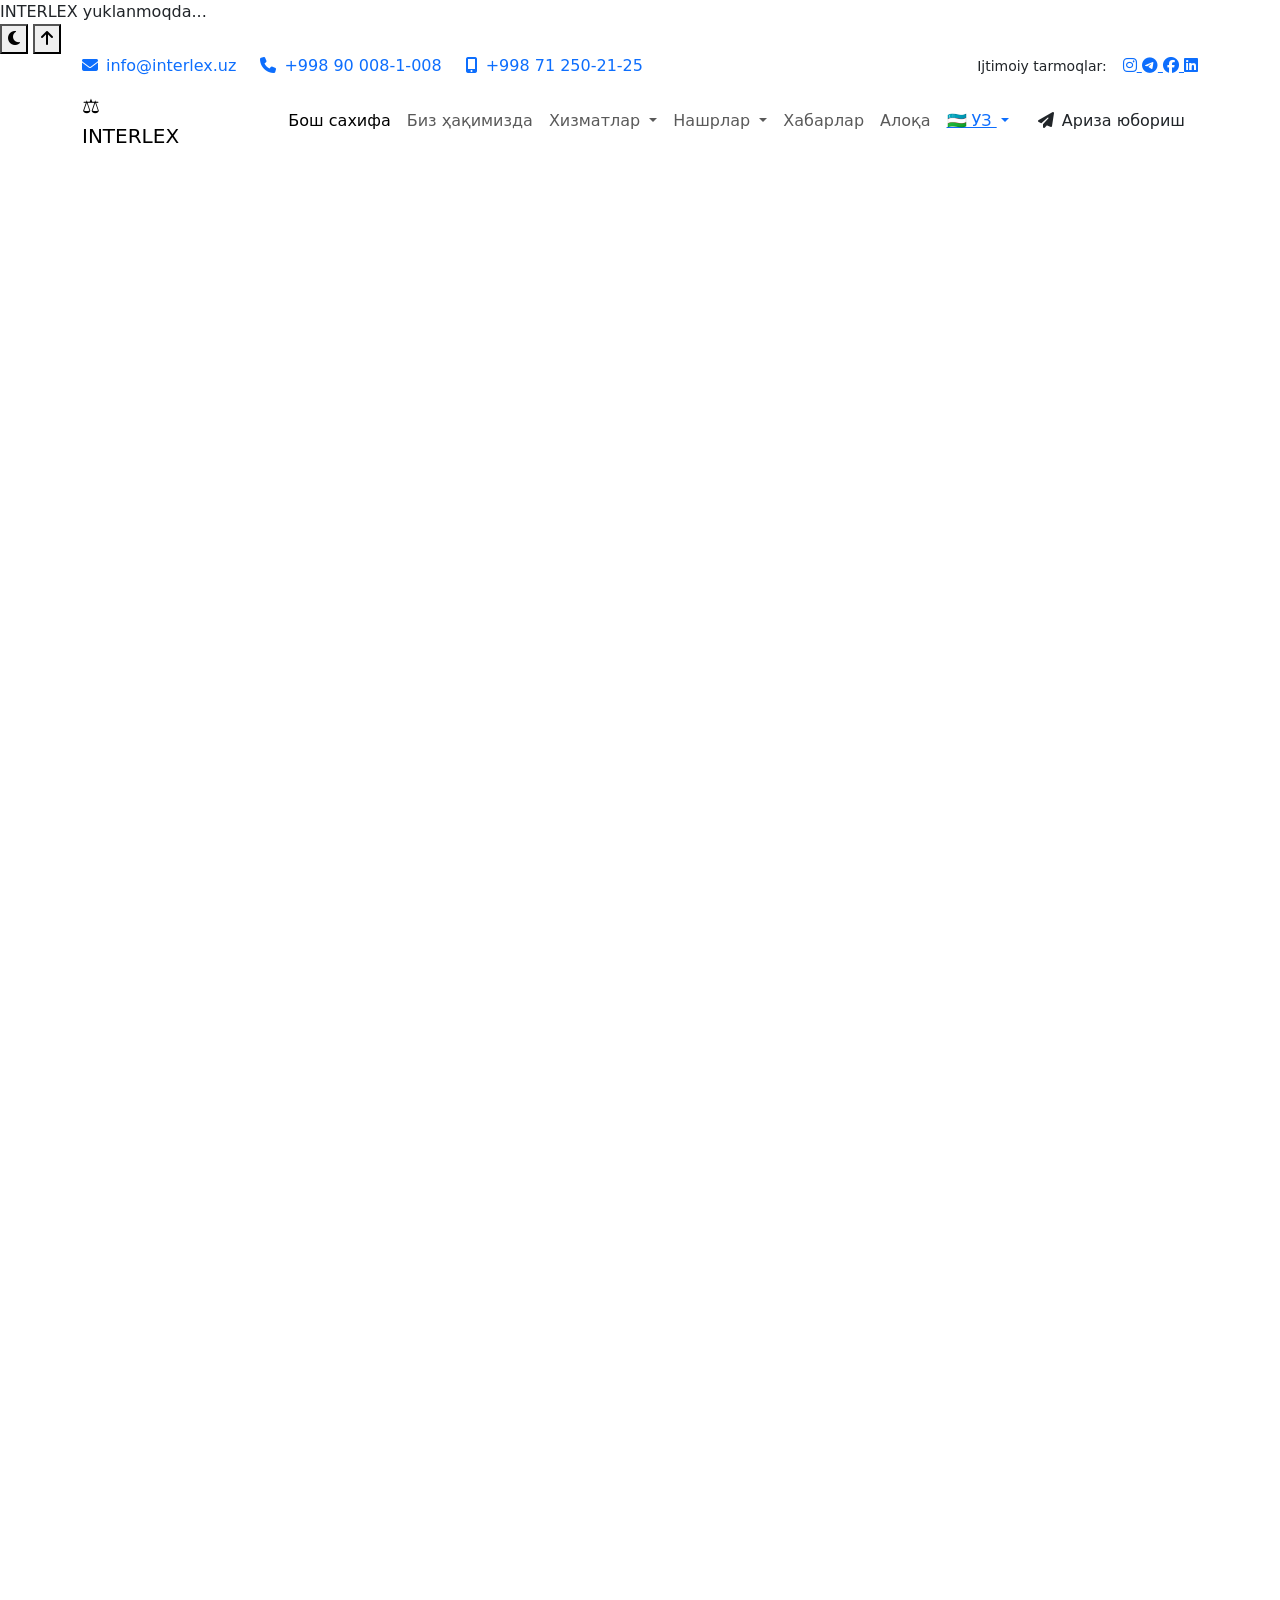
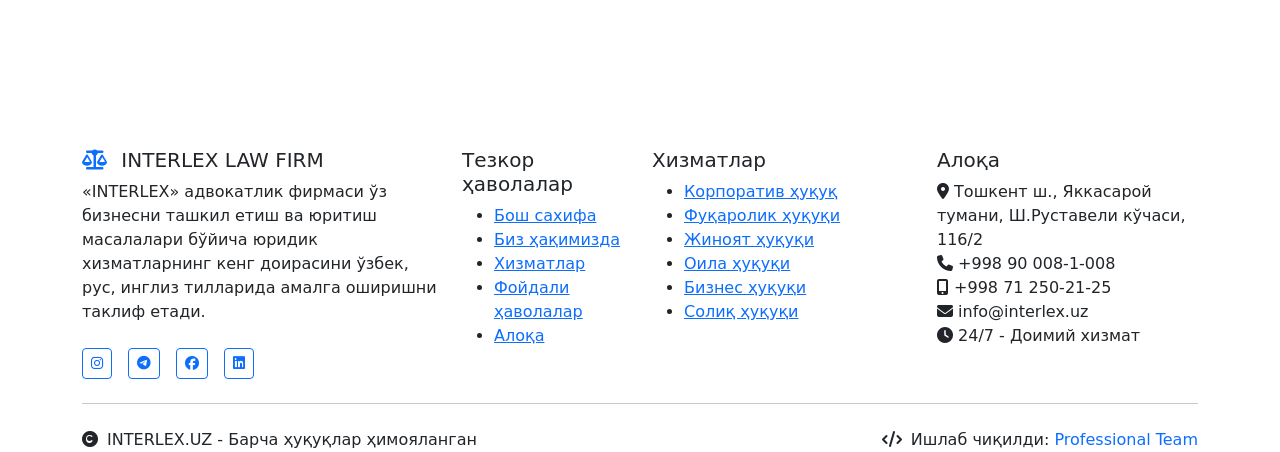
==== target/classes/static/index.html @ 633731c2 "ended email" ====
<!DOCTYPE html>
<html lang="uz" data-theme="light">
<head>
  <meta charset="UTF-8">
  <meta name="viewport" content="width=device-width, initial-scale=1.0">
  <title data-i18n="page.title">INTERLEX - Professional Yuridik Xizmatlar | Toshkent</title>
  <meta name="description" data-i18n="page.description" content="INTERLEX - Uzbekistondagi eng yaxshi yuridik xizmatlar. Professional advokatlar, korporativ huquq, fuqarolik huquqi va boshqa yuridik masalalar bo'yicha yordam.">
  <meta name="keywords" content="yuridik xizmatlar, advokat, huquq, Toshkent, Interlex, korporativ huquq, fuqarolik huquqi">
  <meta name="author" content="INTERLEX Law Firm">

  <!-- Open Graph / Facebook -->
  <meta property="og:type" content="website">
  <meta property="og:url" content="https://interlex.uz/">
  <meta property="og:title" data-i18n="page.title" content="INTERLEX - Professional Yuridik Xizmatlar">
  <meta property="og:description" data-i18n="page.description" content="Uzbekistondagi eng yaxshi yuridik xizmatlar. Professional advokatlar va huquqiy yordam.">
  <meta property="og:image" content="/og-image.jpg">

  <!-- Twitter -->
  <meta property="twitter:card" content="summary_large_image">
  <meta property="twitter:url" content="https://interlex.uz/">
  <meta property="twitter:title" data-i18n="page.title" content="INTERLEX - Professional Yuridik Xizmatlar">
  <meta property="twitter:description" data-i18n="page.description" content="Uzbekistondagi eng yaxshi yuridik xizmatlar. Professional advokatlar va huquqiy yordam.">
  <meta property="twitter:image" content="/twitter-image.jpg">

  <!-- Favicon -->
  <link rel="icon" type="image/x-icon" href="data:image/svg+xml,<svg xmlns='http://www.w3.org/2000/svg' viewBox='0 0 100 100'><text y='.9em' font-size='90'>⚖️</text></svg>">

  <!-- Preconnect to external domains -->
  <link rel="preconnect" href="https://fonts.googleapis.com">
  <link rel="preconnect" href="https://fonts.gstatic.com" crossorigin>
  <link rel="preconnect" href="https://cdn.jsdelivr.net">
  <link rel="preconnect" href="https://cdnjs.cloudflare.com">

  <!-- CSS Libraries -->
  <link href="https://cdn.jsdelivr.net/npm/bootstrap@5.3.2/dist/css/bootstrap.min.css" rel="stylesheet" integrity="sha384-T3c6CoIi6uLrA9TneNEoa7RxnatzjcDSCmG1MXxSR1GAsXEV/Dwwykc2MPK8M2HN" crossorigin="anonymous">
  <link rel="stylesheet" href="https://cdnjs.cloudflare.com/ajax/libs/font-awesome/6.5.1/css/all.min.css" integrity="sha512-DTOQO9RWCH3ppGqcWaEA1BIZOC6xxalwEsw9c2QQeAIftl+Vegovlnee1c9QX4TctnWMn13TZye+giMm8e2LwA==" crossorigin="anonymous">
  <link href="https://fonts.googleapis.com/css2?family=Inter:wght@100;200;300;400;500;600;700;800;900&family=Playfair+Display:wght@400;500;600;700;800;900&display=swap" rel="stylesheet">
  <link href="https://unpkg.com/aos@2.3.1/dist/aos.css" rel="stylesheet">

  <!-- Custom CSS -->
  <link rel="stylesheet" href="css/style.css">
</head>
<body>
<!-- Loading Screen -->
<div class="loading-screen" id="loadingScreen">
  <div class="loader"></div>
  <div class="loading-text" data-i18n="loading.text">INTERLEX yuklanmoqda...</div>
</div>

<!-- Theme Toggle Button -->
<button class="theme-toggle" id="themeToggle" title="Dark/Light Mode" aria-label="Toggle theme">
  <i class="fas fa-moon" id="themeIcon"></i>
</button>

<!-- Scroll to Top Button -->
<button class="scroll-top" id="scrollTop" data-i18n-title="scroll.top" title="Yuqoriga" aria-label="Scroll to top">
  <i class="fas fa-arrow-up"></i>
</button>

<!-- Top Contact Bar -->
<div class="top-contact-bar">
  <div class="container">
    <div class="row align-items-center">
      <div class="col-lg-8">
        <div class="d-flex flex-wrap gap-4 align-items-center">
          <a href="mailto:info@interlex.uz" class="text-decoration-none">
            <i class="fas fa-envelope me-2"></i>info@interlex.uz
          </a>
          <a href="tel:+998900081008" class="text-decoration-none">
            <i class="fas fa-phone me-2"></i>+998 90 008-1-008
          </a>
          <a href="tel:+998712502125" class="text-decoration-none">
            <i class="fas fa-mobile-alt me-2"></i>+998 71 250-21-25
          </a>
        </div>
      </div>
      <div class="col-lg-4 text-end">
        <div class="d-flex justify-content-end align-items-center gap-3">
          <span class="small d-none d-md-inline" data-i18n="social.follow">Ijtimoiy tarmoqlar:</span>
          <div class="social-links">
            <a href="#" aria-label="Instagram">
              <i class="fab fa-instagram"></i>
            </a>
            <a href="#" aria-label="Telegram">
              <i class="fab fa-telegram"></i>
            </a>
            <a href="#" aria-label="Facebook">
              <i class="fab fa-facebook"></i>
            </a>
            <a href="#" aria-label="LinkedIn">
              <i class="fab fa-linkedin"></i>
            </a>
          </div>
        </div>
      </div>
    </div>
  </div>
</div>

<!-- Main Header -->
<header class="main-header" id="mainHeader">
  <div class="container">
    <nav class="navbar navbar-expand-lg">
      <a class="navbar-brand" href="#home">
        <div class="logo-icon floating">⚖️</div>
        INTERLEX
      </a>

      <button class="navbar-toggler border-0" type="button" data-bs-toggle="collapse" data-bs-target="#navbarNav" aria-controls="navbarNav" aria-expanded="false" aria-label="Toggle navigation">
        <span class="navbar-toggler-icon"></span>
      </button>

      <div class="collapse navbar-collapse" id="navbarNav">
        <ul class="navbar-nav ms-auto align-items-center">
          <li class="nav-item">
            <a class="nav-link active" href="#home" data-i18n="nav.home">Бош сахифа</a>
          </li>
          <li class="nav-item">
            <a class="nav-link" href="#about" data-i18n="nav.about">Биз ҳақимизда</a>
          </li>
          <li class="nav-item dropdown">
            <a class="nav-link dropdown-toggle" href="#" role="button" data-bs-toggle="dropdown" aria-expanded="false" data-i18n="nav.services">
              Хизматлар
            </a>
            <ul class="dropdown-menu">
              <li><h6 class="dropdown-header" data-i18n="services.general">Умумий хизматлар</h6></li>
              <li><a class="dropdown-item" href="#services">
                <i class="fas fa-building"></i><span data-i18n="services.corporate">Корпоратив ҳуқуқ</span>
              </a></li>
              <li><a class="dropdown-item" href="#services">
                <i class="fas fa-users"></i><span data-i18n="services.civil">Фуқаролик ҳуқуқи</span>
              </a></li>
              <li><a class="dropdown-item" href="#services">
                <i class="fas fa-gavel"></i><span data-i18n="services.criminal">Жиноят ҳуқуқи</span>
              </a></li>
              <li><hr class="dropdown-divider"></li>
              <li><h6 class="dropdown-header" data-i18n="services.special">Махсус хизматлар</h6></li>
              <li><a class="dropdown-item" href="#services">
                <i class="fas fa-globe"></i><span data-i18n="services.international">Халқаро юридик хизмат</span>
              </a></li>
              <li><a class="dropdown-item" href="#services">
                <i class="fas fa-user"></i><span data-i18n="services.individual">Жисмоний шахсларга ёрдам</span>
              </a></li>
              <li><a class="dropdown-item" href="#services">
                <i class="fas fa-briefcase"></i><span data-i18n="services.legal">Юридик шахсларга ёрдам</span>
              </a></li>
            </ul>
          </li>
          <li class="nav-item dropdown">
            <a class="nav-link dropdown-toggle" href="#" role="button" data-bs-toggle="dropdown" aria-expanded="false" data-i18n="nav.publications">
              Нашрлар
            </a>
            <ul class="dropdown-menu">
              <li><a class="dropdown-item" href="#useful-links">
                <i class="fas fa-info-circle"></i><span data-i18n="publications.info">Фойдали маълумотлар</span>
              </a></li>
              <li><a class="dropdown-item" href="#useful-links">
                <i class="fas fa-newspaper"></i><span data-i18n="publications.articles">Мақолалар</span>
              </a></li>
              <li><a class="dropdown-item" href="#useful-links">
                <i class="fas fa-book"></i><span data-i18n="publications.laws">Қонунлар</span>
              </a></li>
            </ul>
          </li>
          <li class="nav-item">
            <a class="nav-link" href="#news" data-i18n="nav.news">Хабарлар</a>
          </li>
          <li class="nav-item">
            <a class="nav-link" href="#contact" data-i18n="nav.contact">Алоқа</a>
          </li>
          <li class="nav-item dropdown ms-2">
            <a class="language-selector dropdown-toggle" href="#" role="button" data-bs-toggle="dropdown" aria-expanded="false" id="currentLangSelector">
              🇺🇿 УЗ
            </a>
            <ul class="dropdown-menu dropdown-menu-end">
              <li><a class="dropdown-item" href="#" data-lang="uz">🇺🇿 Ўзбекча</a></li>
              <li><a class="dropdown-item" href="#" data-lang="ru">🇷🇺 Русский</a></li>
              <li><a class="dropdown-item" href="#" data-lang="en">🇬🇧 English</a></li>
            </ul>
          </li>
          <li class="nav-item ms-3">
            <a href="#contact" class="btn btn-gradient">
              <i class="fas fa-paper-plane me-2"></i><span data-i18n="nav.apply">Ариза юбориш</span>
            </a>
          </li>
        </ul>
      </div>
    </nav>
  </div>
</header>

<!-- Hero Section -->
<section class="hero-section" id="home">
  <div class="container">
    <div class="row align-items-center">
      <div class="col-lg-8">
        <div class="hero-content" data-aos="fade-up">
          <h1 class="hero-title" id="heroTitle" data-i18n="hero.title">Professional Yuridik Xizmatlar</h1>
          <p class="hero-subtitle" data-i18n="hero.subtitle">
            INTERLEX адвокатлик фирмаси ўз бизнесни ташкил етиш ва юритиш масалалари бўйича
            юридик хизматларнинг кенг доирасини ўзбек, рус, инглиз тилларида таклиф етади.
            Биз сизнинг ҳуқуқларингизни ҳимоя қилишда ишончли шерикингизмиз.
          </p>
          <div class="hero-cta">
            <a href="#contact" class="btn btn-outline-light btn-lg">
              <i class="fas fa-phone me-2"></i><span data-i18n="hero.consultation">Бепул маслаҳат</span>
            </a>
            <a href="#services" class="btn btn-outline-light btn-lg">
              <i class="fas fa-info-circle me-2"></i><span data-i18n="hero.services">Хизматлар</span>
            </a>
          </div>

          <div class="hero-stats" data-aos="fade-up" data-aos-delay="300">
            <div class="hero-stat">
              <span class="hero-stat-number" data-count="500">0</span>
              <span class="hero-stat-label" data-i18n="stats.clients">Мижозлар</span>
            </div>
            <div class="hero-stat">
              <span class="hero-stat-number" data-count="15">0</span>
              <span class="hero-stat-label" data-i18n="stats.experience">Йиллик тажриба</span>
            </div>
            <div class="hero-stat">
              <span class="hero-stat-number" data-count="98">0</span>
              <span class="hero-stat-label" data-i18n="stats.success">Муваффақият %</span>
            </div>
            <div class="hero-stat">
              <span class="hero-stat-number">24/7</span>
              <span class="hero-stat-label" data-i18n="stats.service">Хизмат</span>
            </div>
          </div>
        </div>
      </div>
    </div>
  </div>
</section>

<!-- About Section -->
<section class="about-section" id="about">
  <div class="container">
    <div class="text-center mb-5" data-aos="fade-up">
      <h2 class="section-title text-gradient" data-i18n="about.title">Биз ҳақимизда</h2>
      <p class="section-subtitle" data-i18n="about.subtitle">
        Адвокатлик фирмасининг алоҳида белгиларидан бири кўйилган мақсадлар устидан ягона жамоа бўлиб ишлаш,
        хорижий тилларни билиш, мижозлар манфаатини тўлиқ ҳимоя қилиш ва уларнинг шахсий ҳамда тижорат
        маълумотларини ошкор қилмаслик, универсаллик, шунингдек ишнинг янгича талқин қилинишидир.
      </p>
    </div>

    <div class="stats-grid">
      <div class="stat-card" data-aos="fade-up" data-aos-delay="100">
        <span class="stat-number" data-count="10">0</span>
        <div class="stat-label" data-i18n="about.lawyers">Адвокатлар</div>
        <div class="stat-description" data-i18n="about.lawyers.desc">Профессионал адвокатлар жамоаси</div>
      </div>

      <div class="stat-card" data-aos="fade-up" data-aos-delay="200">
        <span class="stat-number" data-count="25">0</span>
        <div class="stat-label" data-i18n="about.regular.clients">Бизнинг мижозлар</div>
        <div class="stat-description" data-i18n="about.regular.clients.desc">Доимий ҳамкорлик қилувчи мижозлар</div>
      </div>

      <div class="stat-card" data-aos="fade-up" data-aos-delay="300">
        <span class="stat-number" data-count="150">0</span>
        <div class="stat-label" data-i18n="about.successful.results">Муваффақиятли натижалар</div>
        <div class="stat-description" data-i18n="about.successful.results.desc">Ечилган юридик масалалар</div>
      </div>

      <div class="stat-card" data-aos="fade-up" data-aos-delay="400">
        <span class="stat-number" data-count="15">0</span>
        <div class="stat-label" data-i18n="about.work.experience">Иш тажрибаси</div>
        <div class="stat-description" data-i18n="about.work.experience.desc">Йиллик профессионал тажриба</div>
      </div>
    </div>
  </div>
</section>

<!-- Services Section -->
<section class="services-section" id="services">
  <div class="container">
    <div class="text-center mb-5" data-aos="fade-up">
      <h2 class="section-title" data-i18n="services.title">Хизматларимиз</h2>
      <p class="section-subtitle" data-i18n="services.subtitle">
        Биз юридик хизматларнинг кенг спектрини таклиф етамиз. Ҳар бир мижозга индивидуал ёндашув
        ва профессионал ечимлар беришга ҳаракат қиламиз.
      </p>
    </div>

    <div class="services-grid">
      <div class="service-card" data-aos="fade-up" data-aos-delay="100">
        <div class="service-icon">
          <i class="fas fa-building"></i>
        </div>
        <h3 class="service-title" data-i18n="services.corporate.title">Корпоратив ҳуқуқ</h3>
        <p class="service-description" data-i18n="services.corporate.desc">
          Компанияларни ташкил етиш, корпоратив бошқарув, шартномалар тузиш ва бизнес жараёнларини
          юридик жиҳатдан қўллаб-қувватлаш.
        </p>
        <ul class="service-features">
          <li><i class="fas fa-check"></i><span data-i18n="services.corporate.feat1">Компания ташкил етиш</span></li>
          <li><i class="fas fa-check"></i><span data-i18n="services.corporate.feat2">Шартномалар тузиш</span></li>
          <li><i class="fas fa-check"></i><span data-i18n="services.corporate.feat3">Корпоратив бошқарув</span></li>
          <li><i class="fas fa-check"></i><span data-i18n="services.corporate.feat4">M&A операциялари</span></li>
        </ul>
      </div>

      <div class="service-card" data-aos="fade-up" data-aos-delay="200">
        <div class="service-icon">
          <i class="fas fa-users"></i>
        </div>
        <h3 class="service-title" data-i18n="services.civil.title">Фуқаролик ҳуқуқи</h3>
        <p class="service-description" data-i18n="services.civil.desc">
          Фуқаролик ҳуқуқи соҳасидаги низолар, мулкий муносабатлар, шартномавий мажбуриятлар
          ва бошқа фуқаролик ишлари.
        </p>
        <ul class="service-features">
          <li><i class="fas fa-check"></i><span data-i18n="services.civil.feat1">Мулкий низолар</span></li>
          <li><i class="fas fa-check"></i><span data-i18n="services.civil.feat2">Шартномавий низолар</span></li>
          <li><i class="fas fa-check"></i><span data-i18n="services.civil.feat3">Зарар қоплаш</span></li>
          <li><i class="fas fa-check"></i><span data-i18n="services.civil.feat4">Мерос масалалари</span></li>
        </ul>
      </div>

      <div class="service-card" data-aos="fade-up" data-aos-delay="300">
        <div class="service-icon">
          <i class="fas fa-gavel"></i>
        </div>
        <h3 class="service-title" data-i18n="services.criminal.title">Жиноят ҳуқуқи</h3>
        <p class="service-description" data-i18n="services.criminal.desc">
          Жиноят ишларида ҳимоя, жабрланувчиларнинг ҳуқуқларини ҳимоя қилиш ва жиноят
          процессида юридик ёрдам кўрсатиш.
        </p>
        <ul class="service-features">
          <li><i class="fas fa-check"></i><span data-i18n="services.criminal.feat1">Жиноят ишларида ҳимоя</span></li>
          <li><i class="fas fa-check"></i><span data-i18n="services.criminal.feat2">Жабрланувчилар ҳуқуқи</span></li>
          <li><i class="fas fa-check"></i><span data-i18n="services.criminal.feat3">Апелляция шикоятлари</span></li>
          <li><i class="fas fa-check"></i><span data-i18n="services.criminal.feat4">Юридик маслаҳат</span></li>
        </ul>
      </div>

      <div class="service-card" data-aos="fade-up" data-aos-delay="400">
        <div class="service-icon">
          <i class="fas fa-heart"></i>
        </div>
        <h3 class="service-title" data-i18n="services.family.title">Оила ҳуқуқи</h3>
        <p class="service-description" data-i18n="services.family.desc">
          Никоҳ ва ажрашиш масалалари, болаларнинг ҳуқуқлари, алимент тўлаш ва оилавий
          низоларни ҳал қилиш.
        </p>
        <ul class="service-features">
          <li><i class="fas fa-check"></i><span data-i18n="services.family.feat1">Ажрашиш жараёни</span></li>
          <li><i class="fas fa-check"></i><span data-i18n="services.family.feat2">Болалар ҳуқуқи</span></li>
          <li><i class="fas fa-check"></i><span data-i18n="services.family.feat3">Алимент масалалари</span></li>
          <li><i class="fas fa-check"></i><span data-i18n="services.family.feat4">Мулкни бўлиш</span></li>
        </ul>
      </div>

      <div class="service-card" data-aos="fade-up" data-aos-delay="500">
        <div class="service-icon">
          <i class="fas fa-briefcase"></i>
        </div>
        <h3 class="service-title" data-i18n="services.business.title">Бизнес ҳуқуқи</h3>
        <p class="service-description" data-i18n="services.business.desc">
          Тадбиркорлик фаолияти, лицензиялаш, рухсатнома олиш ва бизнес жараёнларини
          юридик жиҳатдан қўллаб-қувватлаш.
        </p>
        <ul class="service-features">
          <li><i class="fas fa-check"></i><span data-i18n="services.business.feat1">Лицензия олиш</span></li>
          <li><i class="fas fa-check"></i><span data-i18n="services.business.feat2">Рухсатномалар</span></li>
          <li><i class="fas fa-check"></i><span data-i18n="services.business.feat3">Бизнес режалаштириш</span></li>
          <li><i class="fas fa-check"></i><span data-i18n="services.business.feat4">Инвестиция ҳуқуқи</span></li>
        </ul>
      </div>

      <div class="service-card" data-aos="fade-up" data-aos-delay="600">
        <div class="service-icon">
          <i class="fas fa-calculator"></i>
        </div>
        <h3 class="service-title" data-i18n="services.tax.title">Солиқ ҳуқуқи</h3>
        <p class="service-description" data-i18n="services.tax.desc">
          Солиқ қонунчилиги бўйича маслаҳат, солиқ низолари, солиқ текшируви ва
          солиқ оптимизацияси масалалари.
        </p>
        <ul class="service-features">
          <li><i class="fas fa-check"></i><span data-i18n="services.tax.feat1">Солиқ маслаҳати</span></li>
          <li><i class="fas fa-check"></i><span data-i18n="services.tax.feat2">Солиқ низолари</span></li>
          <li><i class="fas fa-check"></i><span data-i18n="services.tax.feat3">Солиқ текшируви</span></li>
          <li><i class="fas fa-check"></i><span data-i18n="services.tax.feat4">Солиқ оптимизацияси</span></li>
        </ul>
      </div>
    </div>
  </div>
</section>

<!-- News Section -->
<section class="news-section" id="news">
  <div class="container">
    <div class="text-center mb-5" data-aos="fade-up">
      <h2 class="section-title text-gradient" data-i18n="news.title">Сўнгги хабарлар</h2>
      <p class="section-subtitle" data-i18n="news.subtitle">
        Юридик соҳадаги энг сўнгги янгиликлар ва қонунчилик ўзгаришлари ҳақида хабардор бўлинг
      </p>
    </div>

    <div class="news-grid">
      <article class="news-card" data-aos="fade-up" data-aos-delay="100">
        <div class="news-image">
          <img src="https://images.pexels.com/photos/5668858/pexels-photo-5668858.jpeg?auto=compress&cs=tinysrgb&w=600" alt="News 1" loading="lazy">
          <div class="news-date">
            <span class="day">15</span>
            <span class="month" data-i18n="news.month.dec">Дек</span>
          </div>
        </div>
        <div class="news-content">
          <div class="news-category" data-i18n="news.category.law">Қонунчилик</div>
          <h3 class="news-title" data-i18n="news.1.title">Янги Фуқаролик кодексидаги ўзгаришлар</h3>
          <p class="news-excerpt" data-i18n="news.1.excerpt">
            2024 йилдан бошлаб амалга кирган янги Фуқаролик кодексидаги муҳим ўзгаришлар ва уларнинг амалий таъсири ҳақида батафсил маълумот.
          </p>
          <div class="news-meta">
            <span class="news-author" data-i18n="news.author">Муаллиф: INTERLEX</span>
            <a href="#" class="news-read-more" data-i18n="news.read.more">Батафсил ўқиш</a>
          </div>
        </div>
      </article>

      <article class="news-card" data-aos="fade-up" data-aos-delay="200">
        <div class="news-image">
          <img src="https://images.pexels.com/photos/5668772/pexels-photo-5668772.jpeg?auto=compress&cs=tinysrgb&w=600" alt="News 2" loading="lazy">
          <div class="news-date">
            <span class="day">12</span>
            <span class="month" data-i18n="news.month.dec">Дек</span>
          </div>
        </div>
        <div class="news-content">
          <div class="news-category" data-i18n="news.category.business">Бизнес</div>
          <h3 class="news-title" data-i18n="news.2.title">Кичик бизнес учун солиқ имтиёзлари</h3>
          <p class="news-excerpt" data-i18n="news.2.excerpt">
            Кичик ва ўрта бизнес субъектлари учун янги солиқ имтиёзлари ва уларни қандай қўллаш мумкинлиги ҳақида маслаҳатлар.
          </p>
          <div class="news-meta">
            <span class="news-author" data-i18n="news.author">Муаллиф: INTERLEX</span>
            <a href="#" class="news-read-more" data-i18n="news.read.more">Батафсил ўқиш</a>
          </div>
        </div>
      </article>

      <article class="news-card" data-aos="fade-up" data-aos-delay="300">
        <div class="news-image">
          <img src="https://images.pexels.com/photos/5668473/pexels-photo-5668473.jpeg?auto=compress&cs=tinysrgb&w=600" alt="News 3" loading="lazy">
          <div class="news-date">
            <span class="day">10</span>
            <span class="month" data-i18n="news.month.dec">Дек</span>
          </div>
        </div>
        <div class="news-content">
          <div class="news-category" data-i18n="news.category.family">Оила ҳуқуқи</div>
          <h3 class="news-title" data-i18n="news.3.title">Болалар ҳуқуқларини ҳимоя қилиш</h3>
          <p class="news-excerpt" data-i18n="news.3.excerpt">
            Оилавий низоларда болаларнинг манфаатларини ҳимоя қилишнинг янги механизмлари ва ота-оналарнинг ҳуқуқлари.
          </p>
          <div class="news-meta">
            <span class="news-author" data-i18n="news.author">Муаллиф: INTERLEX</span>
            <a href="#" class="news-read-more" data-i18n="news.read.more">Батафсил ўқиш</a>
          </div>
        </div>
      </article>

      <article class="news-card" data-aos="fade-up" data-aos-delay="400">
        <div class="news-image">
          <img src="https://images.pexels.com/photos/5668882/pexels-photo-5668882.jpeg?auto=compress&cs=tinysrgb&w=600" alt="News 4" loading="lazy">
          <div class="news-date">
            <span class="day">08</span>
            <span class="month" data-i18n="news.month.dec">Дек</span>
          </div>
        </div>
        <div class="news-content">
          <div class="news-category" data-i18n="news.category.international">Халқаро ҳуқуқ</div>
          <h3 class="news-title" data-i18n="news.4.title">Халқаро шартномалар ва инвестициялар</h3>
          <p class="news-excerpt" data-i18n="news.4.excerpt">
            Ўзбекистонда хорижий инвестицияларни жалб қилиш ва халқаро шартномалар тузишдаги янги имкониятлар.
          </p>
          <div class="news-meta">
            <span class="news-author" data-i18n="news.author">Муаллиф: INTERLEX</span>
            <a href="#" class="news-read-more" data-i18n="news.read.more">Батафсил ўқиш</a>
          </div>
        </div>
      </article>

      <article class="news-card" data-aos="fade-up" data-aos-delay="500">
        <div class="news-image">
          <img src="https://images.pexels.com/photos/5668774/pexels-photo-5668774.jpeg?auto=compress&cs=tinysrgb&w=600" alt="News 5" loading="lazy">
          <div class="news-date">
            <span class="day">05</span>
            <span class="month" data-i18n="news.month.dec">Дек</span>
          </div>
        </div>
        <div class="news-content">
          <div class="news-category" data-i18n="news.category.criminal">Жиноят ҳуқуқи</div>
          <h3 class="news-title" data-i18n="news.5.title">Жиноят процессидаги ҳимоя ҳуқуқлари</h3>
          <p class="news-excerpt" data-i18n="news.5.excerpt">
            Жиноят ишларида айбланувчиларнинг ҳуқуқлари ва адвокатлик ҳимояси кўрсатишнинг самарали усуллари.
          </p>
          <div class="news-meta">
            <span class="news-author" data-i18n="news.author">Муаллиф: INTERLEX</span>
            <a href="#" class="news-read-more" data-i18n="news.read.more">Батафсил ўқиш</a>
          </div>
        </div>
      </article>

      <article class="news-card" data-aos="fade-up" data-aos-delay="600">
        <div class="news-image">
          <img src="https://images.pexels.com/photos/5668473/pexels-photo-5668473.jpeg?auto=compress&cs=tinysrgb&w=600" alt="News 6" loading="lazy">
          <div class="news-date">
            <span class="day">03</span>
            <span class="month" data-i18n="news.month.dec">Дек</span>
          </div>
        </div>
        <div class="news-content">
          <div class="news-category" data-i18n="news.category.corporate">Корпоратив ҳуқуқ</div>
          <h3 class="news-title" data-i18n="news.6.title">Акциядорлик жамиятларини бошқариш</h3>
          <p class="news-excerpt" data-i18n="news.6.excerpt">
            Акциядорлик жамиятларида корпоратив бошқарув принциплари ва акциядорлар ҳуқуқларини ҳимоя қилиш механизмлари.
          </p>
          <div class="news-meta">
            <span class="news-author" data-i18n="news.author">Муаллиф: INTERLEX</span>
            <a href="#" class="news-read-more" data-i18n="news.read.more">Батафсил ўқиш</a>
          </div>
        </div>
      </article>
    </div>

    <div class="text-center mt-5" data-aos="fade-up">
      <a href="#" class="btn btn-primary btn-lg">
        <i class="fas fa-newspaper me-2"></i><span data-i18n="news.view.all">Барча хабарларни кўриш</span>
      </a>
    </div>
  </div>
</section>

<!-- Useful Links Section -->
<section class="useful-links-section" id="useful-links">
  <div class="container">
    <div class="text-center mb-5" data-aos="fade-up">
      <h2 class="section-title text-gradient" data-i18n="links.title">Фойдали ҳаволалар</h2>
      <p class="section-subtitle" data-i18n="links.subtitle">
        Ўзбекистон Республикасининг расмий порталлари ва фойдали ресурслар
      </p>
    </div>

    <div class="links-grid">
      <a href="https://president.uz" class="link-card" data-aos="fade-up" data-aos-delay="100" target="_blank" rel="noopener">
        <div class="link-icon">
          <img src="https://hebbkx1anhila5yf.public.blob.vercel-storage.com/image-HxAIhrT2W99aFFQVBgRXqxq3FxXgph.png" alt="Prezident" style="width: 40px; height: 40px; object-fit: contain;">
        </div>
        <div class="link-title" data-i18n="links.president.title">Ўзбекистон Республикаси Президентининг</div>
        <div class="link-description" data-i18n="links.president.desc">матбуот хизмати</div>
      </a>

      <a href="https://gov.uz" class="link-card" data-aos="fade-up" data-aos-delay="200" target="_blank" rel="noopener">
        <div class="link-icon">
          <img src="https://hebbkx1anhila5yf.public.blob.vercel-storage.com/image-HxAIhrT2W99aFFQVBgRXqxq3FxXgph.png" alt="Hukumat" style="width: 40px; height: 40px; object-fit: contain;">
        </div>
        <div class="link-title" data-i18n="links.government.title">Ўзбекистон Республикаси</div>
        <div class="link-description" data-i18n="links.government.desc">ҳукумат портали</div>
      </a>

      <a href="https://parliament.gov.uz" class="link-card" data-aos="fade-up" data-aos-delay="300" target="_blank" rel="noopener">
        <div class="link-icon">
          <img src="https://hebbkx1anhila5yf.public.blob.vercel-storage.com/image-0aEZYAUu66SEf8lorGQ5IvVaQDHVl0.png" alt="Parlament" style="width: 40px; height: 40px; object-fit: contain;">
        </div>
        <div class="link-title" data-i18n="links.parliament.title">Ўзбекистон Республикаси Олий</div>
        <div class="link-description" data-i18n="links.parliament.desc">Мажлиси Қонунчилик Палатаси</div>
      </a>

      <a href="https://senat.uz" class="link-card" data-aos="fade-up" data-aos-delay="400" target="_blank" rel="noopener">
        <div class="link-icon">
          <img src="https://hebbkx1anhila5yf.public.blob.vercel-storage.com/image-0aEZYAUu66SEf8lorGQ5IvVaQDHVl0.png" alt="Senat" style="width: 40px; height: 40px; object-fit: contain;">
        </div>
        <div class="link-title" data-i18n="links.senate.title">Ўзбекистон Республикаси Олий</div>
        <div class="link-description" data-i18n="links.senate.desc">Мажлиси Сенати</div>
      </a>

      <a href="https://adliya.uz" class="link-card" data-aos="fade-up" data-aos-delay="500" target="_blank" rel="noopener">
        <div class="link-icon">
          <img src="https://hebbkx1anhila5yf.public.blob.vercel-storage.com/image-0aEZYAUu66SEf8lorGQ5IvVaQDHVl0.png" alt="Adliya" style="width: 40px; height: 40px; object-fit: contain;">
        </div>
        <div class="link-title" data-i18n="links.justice.title">Ўзбекистон Республикаси Адлия</div>
        <div class="link-description" data-i18n="links.justice.desc">вазирлиги</div>
      </a>

      <a href="https://lex.uz" class="link-card" data-aos="fade-up" data-aos-delay="600" target="_blank" rel="noopener">
        <div class="link-icon">
          <img src="https://hebbkx1anhila5yf.public.blob.vercel-storage.com/image-0aEZYAUu66SEf8lorGQ5IvVaQDHVl0.png" alt="Lex" style="width: 40px; height: 40px; object-fit: contain;">
        </div>
        <div class="link-title" data-i18n="links.lex.title">Ўзбекистон Республикаси Қонун</div>
        <div class="link-description" data-i18n="links.lex.desc">ҳужжатлари миллий базаси</div>
      </a>
    </div>
  </div>
</section>

<!-- Contact Section -->
<section class="contact-section" id="contact">
  <div class="container">
    <div class="text-center mb-5" data-aos="fade-up">
      <h2 class="section-title" data-i18n="contact.title">Бизга мурожаат қилинг</h2>
      <p class="section-subtitle" data-i18n="contact.subtitle">
        Юридик масалаларингизни ҳал қилиш учун бизнинг мутахассисларимиз билан боғланинг.
        Биз сизга энг яхши ечимларни таклиф етамиз ва профессионал ёрдам кўрсатамиз.
      </p>
    </div>

    <div class="row g-5">
      <!-- Contact Form -->
      <div class="col-lg-7" data-aos="fade-right">
        <div class="contact-form-card">
          <h3 class="font-display mb-4">
            <i class="fas fa-edit me-3 text-primary"></i>
            <span data-i18n="contact.form.title">Хабар қолдириш формаси</span>
          </h3>

          <!-- Success/Error Messages -->
          <div id="successAlert" class="alert alert-success d-none" role="alert">
            <i class="fas fa-check-circle me-2"></i>
            <span data-i18n="contact.success">Хабарингиз муваффақиятли юборилди! Тез орада сиз билан боғланамиз.</span>
          </div>

          <div id="errorAlert" class="alert alert-danger d-none" role="alert">
            <i class="fas fa-exclamation-triangle me-2"></i>
            <span data-i18n="contact.error">Хабар юборишда хатолик юз берди. Илтимос, кейинроқ қайта уриниб кўринг.</span>
          </div>

          <form id="contactForm" novalidate>
            <div class="row g-3">
              <!-- Name -->
              <div class="col-12">
                <div class="form-floating">
                  <input type="text" class="form-control" id="name" name="name" data-i18n-placeholder="form.name.placeholder" placeholder="Исмингиз" required>
                  <label for="name"><i class="fas fa-user me-2"></i><span data-i18n="form.name">Исмингиз</span> *</label>
                  <div class="invalid-feedback" data-i18n="form.name.required">Исм киритилиши шарт</div>
                </div>
              </div>

              <!-- Email and Phone -->
              <div class="col-md-6">
                <div class="form-floating">
                  <input type="email" class="form-control" id="email" name="email" placeholder="Email" required>
                  <label for="email"><i class="fas fa-envelope me-2"></i><span data-i18n="form.email">Email манзили</span> *</label>
                  <div class="invalid-feedback" data-i18n="form.email.required">Тўғри email манзилини киритинг</div>
                </div>
              </div>
              <div class="col-md-6">
                <div class="form-floating">
                  <input type="tel" class="form-control" id="phone" name="phone" data-i18n-placeholder="form.phone.placeholder" placeholder="Телефон" required>
                  <label for="phone"><i class="fas fa-phone me-2"></i><span data-i18n="form.phone">Телефон рақами</span> *</label>
                  <div class="invalid-feedback" data-i18n="form.phone.required">Телефон рақами киритилиши шарт</div>
                </div>
              </div>

              <!-- Service Type and Client Type -->
              <div class="col-md-6">
                <div class="form-floating">
                  <select class="form-select" id="serviceType" name="serviceType">
                    <option value="" data-i18n="form.select">Танланг...</option>
                    <option value="CORPORATE" data-i18n="services.corporate">Корпоратив ҳуқуқ</option>
                    <option value="CIVIL" data-i18n="services.civil">Фуқаролик ҳуқуқи</option>
                    <option value="CRIMINAL" data-i18n="services.criminal">Жиноят ҳуқуқи</option>
                    <option value="FAMILY" data-i18n="services.family">Оила ҳуқуқи</option>
                    <option value="BUSINESS" data-i18n="services.business">Бизнес ҳуқуқи</option>
                    <option value="TAX" data-i18n="services.tax">Солиқ ҳуқуқи</option>
                    <option value="INTERNATIONAL" data-i18n="services.international">Халқаро ҳуқуқ</option>
                  </select>
                  <label for="serviceType"><i class="fas fa-gavel me-2"></i><span data-i18n="form.service.type">Қандай ҳуқуқий ёрдам керак?</span></label>
                </div>
              </div>
              <div class="col-md-6">
                <div class="form-floating">
                  <select class="form-select" id="clientType" name="clientType">
                    <option value="" data-i18n="form.select">Танланг...</option>
                    <option value="INDIVIDUAL" data-i18n="form.client.individual">Жисмоний шахс</option>
                    <option value="LEGAL_ENTITY" data-i18n="form.client.legal">Юридик шахс</option>
                  </select>
                  <label for="clientType"><i class="fas fa-users me-2"></i><span data-i18n="form.client.type">Мижоз тури</span></label>
                </div>
              </div>

              <!-- Subject -->
              <div class="col-12">
                <div class="form-floating">
                  <input type="text" class="form-control" id="subject" name="subject" data-i18n-placeholder="form.subject.placeholder" placeholder="Мавзу" required>
                  <label for="subject"><i class="fas fa-tag me-2"></i><span data-i18n="form.subject">Хабар мавзуси</span> *</label>
                  <div class="invalid-feedback" data-i18n="form.subject.required">Хабар мавзуси киритилиши шарт</div>
                </div>
              </div>

              <!-- Message -->
              <div class="col-12">
                <div class="form-floating">
                  <textarea class="form-control" id="message" name="message" style="height: 120px" data-i18n-placeholder="form.message.placeholder" placeholder="Хабарингиз" required></textarea>
                  <label for="message"><i class="fas fa-comment me-2"></i><span data-i18n="form.message">Хабарингиз</span> *</label>
                  <div class="invalid-feedback" data-i18n="form.message.required">Хабар матни киритилиши шарт</div>
                </div>
              </div>

              <!-- Submit Button -->
              <div class="col-12">
                <button type="submit" id="submitBtn" class="btn btn-primary btn-lg w-100">
                  <i class="fas fa-paper-plane me-2"></i><span data-i18n="form.submit">Хабарни юбориш</span>
                </button>
                <small class="text-muted mt-2 d-block">
                  <i class="fas fa-info-circle me-1"></i>
                  <span data-i18n="form.required">* Мажбурий майдонлар</span>
                </small>
              </div>
            </div>
          </form>
        </div>
      </div>

      <!-- Contact Information -->
      <div class="col-lg-5" data-aos="fade-left">
        <div class="contact-info-card">
          <h3 class="font-display mb-4">
            <i class="fas fa-address-book me-3"></i>
            <span data-i18n="contact.info.title">Алоқа маълумотлари</span>
          </h3>

          <div class="contact-info-item">
            <div class="contact-icon">
              <i class="fas fa-map-marker-alt"></i>
            </div>
            <div>
              <h6 class="mb-1" data-i18n="contact.address.title">Манзилимиз</h6>
              <p class="mb-0 opacity-75" data-i18n="contact.address">Тошкент ш., Яккасарой тумани, Ш.Руставели кўчаси, 116/2</p>
            </div>
          </div>

          <div class="contact-info-item">
            <div class="contact-icon">
              <i class="fas fa-phone"></i>
            </div>
            <div>
              <h6 class="mb-1" data-i18n="contact.phone.title">Телефон</h6>
              <p class="mb-0 opacity-75">+998 90 008-1-008</p>
            </div>
          </div>

          <div class="contact-info-item">
            <div class="contact-icon">
              <i class="fas fa-mobile-alt"></i>
            </div>
            <div>
              <h6 class="mb-1" data-i18n="contact.mobile.title">Мобил</h6>
              <p class="mb-0 opacity-75">+998 71 250-21-25</p>
            </div>
          </div>

          <div class="contact-info-item">
            <div class="contact-icon">
              <i class="fas fa-envelope"></i>
            </div>
            <div>
              <h6 class="mb-1">Email</h6>
              <p class="mb-0 opacity-75">info@interlex.uz</p>
            </div>
          </div>

          <div class="contact-info-item">
            <div class="contact-icon">
              <i class="fas fa-clock"></i>
            </div>
            <div>
              <h6 class="mb-1" data-i18n="contact.hours.title">Иш вақти</h6>
              <p class="mb-0 opacity-75" data-i18n="contact.hours">24/7 - Доимий хизмат</p>
            </div>
          </div>

          <div class="mt-4 pt-4" style="border-top: 1px solid rgba(255,255,255,0.2);">
            <h6 class="mb-3">
              <i class="fas fa-bolt me-2"></i>
              <span data-i18n="contact.quick.title">Тезкор алоқа</span>
            </h6>
            <div class="d-flex gap-3 flex-wrap">
              <a href="tel:+998900081008" class="btn btn-outline-light">
                <i class="fas fa-phone me-2"></i><span data-i18n="contact.call">Қўнғироқ</span>
              </a>
              <a href="mailto:info@interlex.uz" class="btn btn-outline-light">
                <i class="fas fa-envelope me-2"></i>Email
              </a>
              <a href="#" class="btn btn-outline-light">
                <i class="fab fa-telegram me-2"></i>Telegram
              </a>
            </div>
          </div>
        </div>
      </div>
    </div>
  </div>
</section>

<!-- Footer -->
<footer class="footer">
  <div class="container">
    <div class="row g-4">
      <!-- Company Info -->
      <div class="col-lg-4 col-md-6">
        <div class="footer-section">
          <h5>
            <i class="fas fa-balance-scale me-2 text-primary"></i>
            INTERLEX LAW FIRM
          </h5>
          <p class="mb-4" data-i18n="footer.company.desc">
            «INTERLEX» адвокатлик фирмаси ўз бизнесни ташкил етиш ва юритиш масалалари бўйича
            юридик хизматларнинг кенг доирасини ўзбек, рус, инглиз тилларида амалга оширишни таклиф етади.
          </p>
          <div class="d-flex gap-3">
            <a href="#" class="btn btn-outline-primary btn-sm" aria-label="Instagram">
              <i class="fab fa-instagram"></i>
            </a>
            <a href="#" class="btn btn-outline-primary btn-sm" aria-label="Telegram">
              <i class="fab fa-telegram"></i>
            </a>
            <a href="#" class="btn btn-outline-primary btn-sm" aria-label="Facebook">
              <i class="fab fa-facebook"></i>
            </a>
            <a href="#" class="btn btn-outline-primary btn-sm" aria-label="LinkedIn">
              <i class="fab fa-linkedin"></i>
            </a>
          </div>
        </div>
      </div>

      <!-- Quick Links -->
      <div class="col-lg-2 col-md-6">
        <div class="footer-section">
          <h5 data-i18n="footer.links.title">Тезкор ҳаволалар</h5>
          <ul class="footer-links">
            <li><a href="#home" data-i18n="nav.home">Бош сахифа</a></li>
            <li><a href="#about" data-i18n="nav.about">Биз ҳақимизда</a></li>
            <li><a href="#services" data-i18n="nav.services">Хизматлар</a></li>
            <li><a href="#useful-links" data-i18n="nav.links">Фойдали ҳаволалар</a></li>
            <li><a href="#contact" data-i18n="nav.contact">Алоқа</a></li>
          </ul>
        </div>
      </div>

      <!-- Services -->
      <div class="col-lg-3 col-md-6">
        <div class="footer-section">
          <h5 data-i18n="nav.services">Хизматлар</h5>
          <ul class="footer-links">
            <li><a href="#services" data-i18n="services.corporate">Корпоратив ҳуқуқ</a></li>
            <li><a href="#services" data-i18n="services.civil">Фуқаролик ҳуқуқи</a></li>
            <li><a href="#services" data-i18n="services.criminal">Жиноят ҳуқуқи</a></li>
            <li><a href="#services" data-i18n="services.family">Оила ҳуқуқи</a></li>
            <li><a href="#services" data-i18n="services.business">Бизнес ҳуқуқи</a></li>
            <li><a href="#services" data-i18n="services.tax">Солиқ ҳуқуқи</a></li>
          </ul>
        </div>
      </div>

      <!-- Contact Info -->
      <div class="col-lg-3 col-md-6">
        <div class="footer-section">
          <h5 data-i18n="nav.contact">Алоқа</h5>
          <div class="footer-contact-item">
            <i class="fas fa-map-marker-alt"></i>
            <span data-i18n="contact.address">Тошкент ш., Яккасарой тумани, Ш.Руставели кўчаси, 116/2</span>
          </div>
          <div class="footer-contact-item">
            <i class="fas fa-phone"></i>
            <span>+998 90 008-1-008</span>
          </div>
          <div class="footer-contact-item">
            <i class="fas fa-mobile-alt"></i>
            <span>+998 71 250-21-25</span>
          </div>
          <div class="footer-contact-item">
            <i class="fas fa-envelope"></i>
            <span>info@interlex.uz</span>
          </div>
          <div class="footer-contact-item">
            <i class="fas fa-clock"></i>
            <span data-i18n="contact.hours">24/7 - Доимий хизмат</span>
          </div>
        </div>
      </div>
    </div>

    <hr class="my-4" style="border-color: var(--border-color);">

    <div class="row align-items-center">
      <div class="col-md-6">
        <p class="mb-0">
          <i class="fas fa-copyright me-1"></i>
          <span id="currentYear"></span> <span data-i18n="footer.copyright">INTERLEX.UZ - Барча ҳуқуқлар ҳимояланган</span>
        </p>
      </div>
      <div class="col-md-6 text-md-end">
        <p class="mb-0">
          <i class="fas fa-code me-1"></i>
          <span data-i18n="footer.developed">Ишлаб чиқилди:</span> <a href="#" class="text-decoration-none text-primary">Professional Team</a>
        </p>
      </div>
    </div>
  </div>
</footer>

<!-- Scripts -->
<script src="https://cdn.jsdelivr.net/npm/axios/dist/axios.min.js"></script>
<script src="https://cdn.jsdelivr.net/npm/bootstrap@5.3.2/dist/js/bootstrap.bundle.min.js" integrity="sha384-C6RzsynM9kWDrMNeT87bh95OGNyZPhcTNXj1NW7RuBCsyN/o0jlpcV8Qyq46cDfL" crossorigin="anonymous"></script>
<script src="https://unpkg.com/aos@2.3.1/dist/aos.js"></script>
<script src="js/i18n.js"></script>
<script src="js/main.js"></script>
<script>
  document.getElementById("contactForm").addEventListener("submit", async function (e) {
    e.preventDefault(); // sahifa reload bo'lishini oldini olamiz

    // formadagi qiymatlarni olish
    const data = {
      name: document.getElementById("name").value,
      email: document.getElementById("email").value,
      phone: document.getElementById("phone").value,
      serviceType: document.getElementById("serviceType").value,
      clientType: document.getElementById("clientType").value,
      subject: document.getElementById("subject").value,
      message: document.getElementById("message").value,
      langCode: "uz" // yoki navigator.language.substr(0, 2)
    };

    try {
      const response = await fetch("http://localhost:8080/api/contact", {
        method: "POST",
        headers: {
          "Content-Type": "application/json"
        },
        body: JSON.stringify(data)
      });

      const result = await response.json();

      if (response.ok && result.success) {
        // Muvaffaqiyatli yuborildi
        document.getElementById("successAlert").classList.remove("d-none");
        document.getElementById("errorAlert").classList.add("d-none");
        document.getElementById("contactForm").reset();
      } else {
        // Xatolik yuz berdi
        document.getElementById("successAlert").classList.add("d-none");
        document.getElementById("errorAlert").classList.remove("d-none");
      }
    } catch (error) {
      console.error("Xatolik:", error);
      document.getElementById("successAlert").classList.add("d-none");
      document.getElementById("errorAlert").classList.remove("d-none");
    }
  });
</script>

</body>
</html>
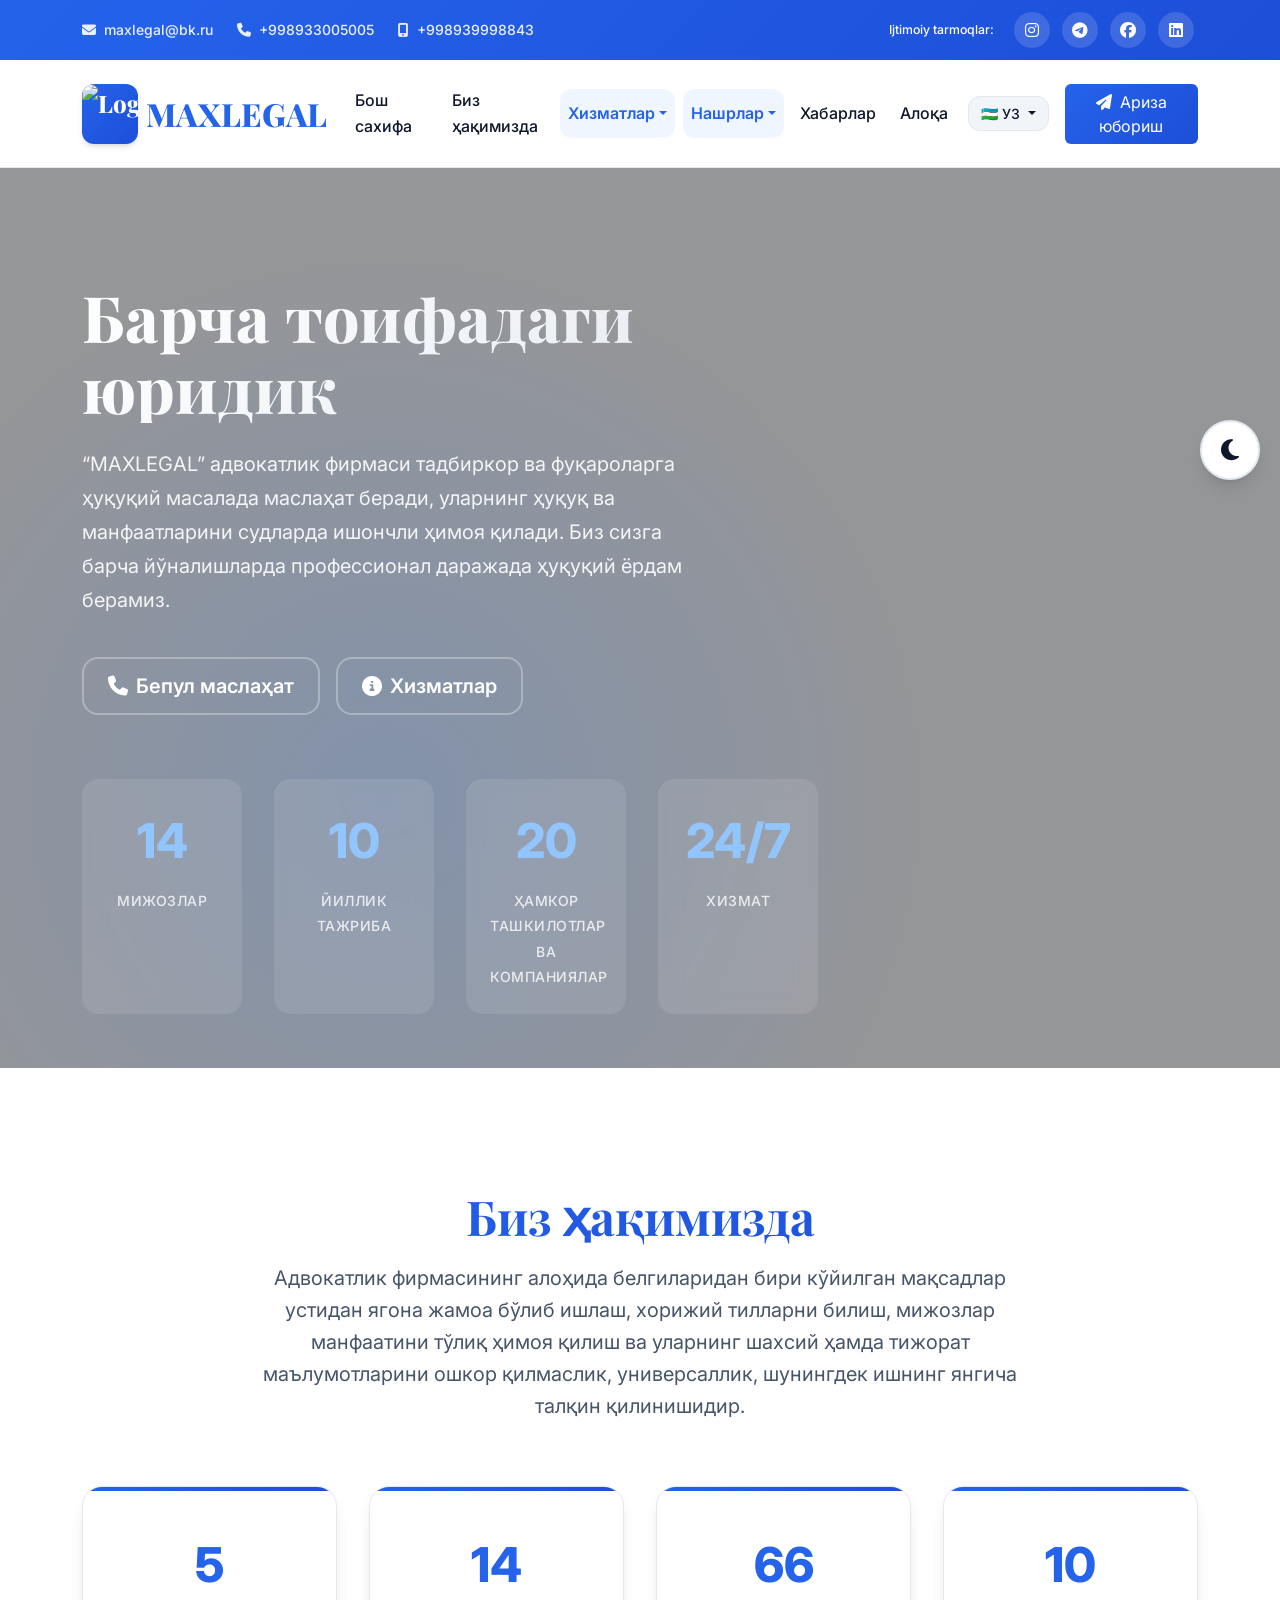
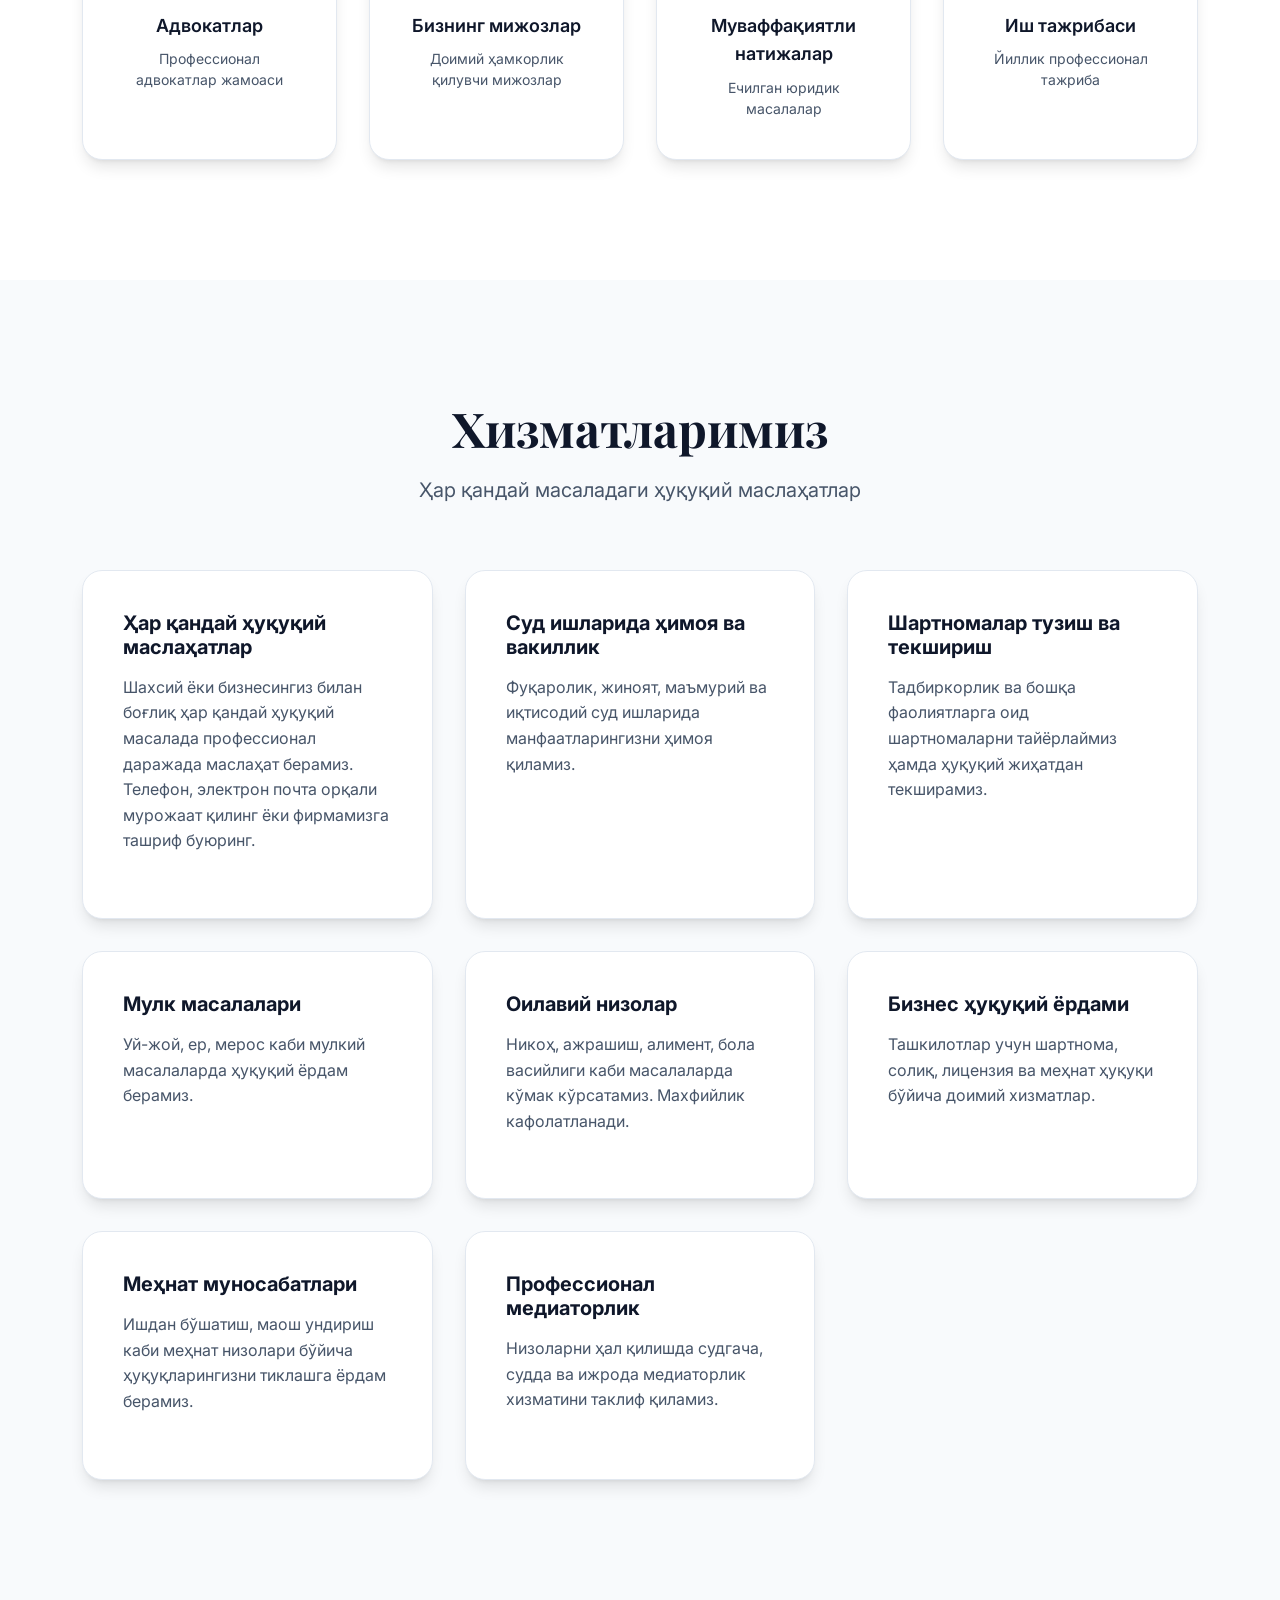
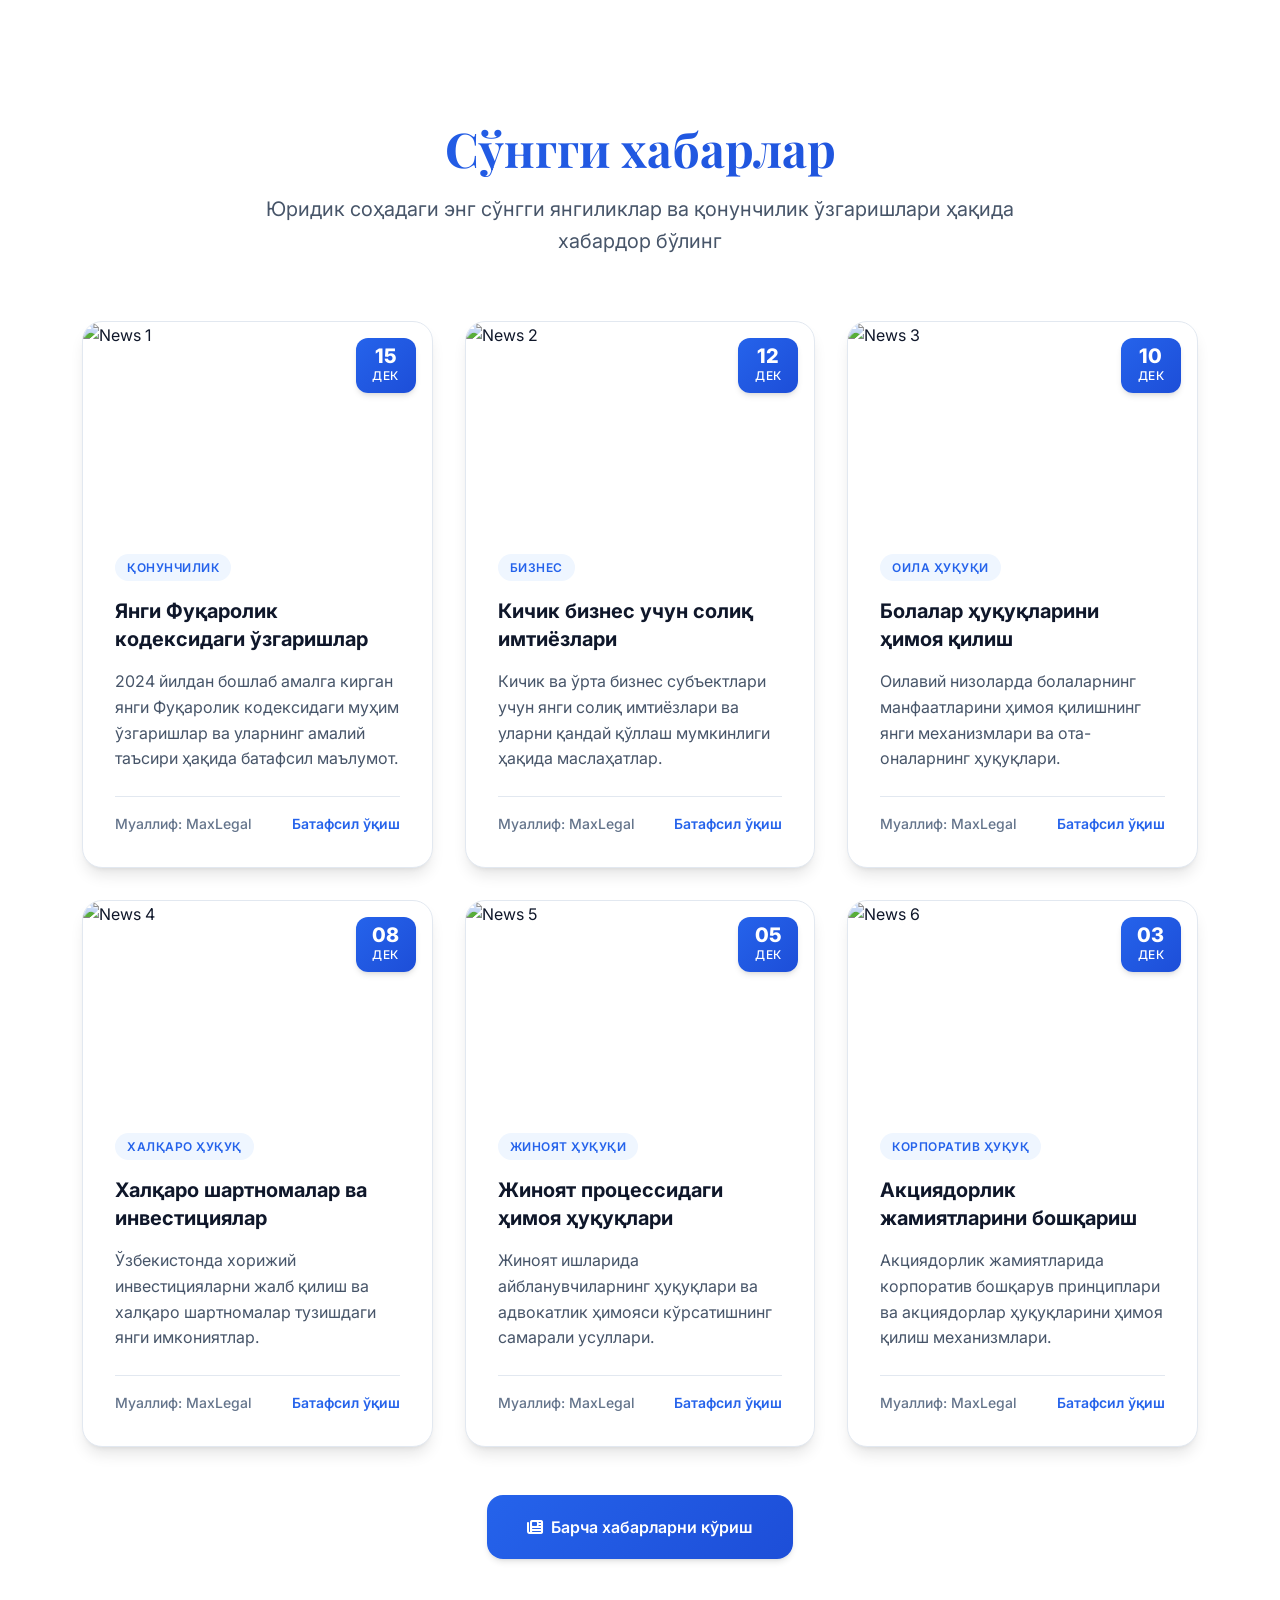
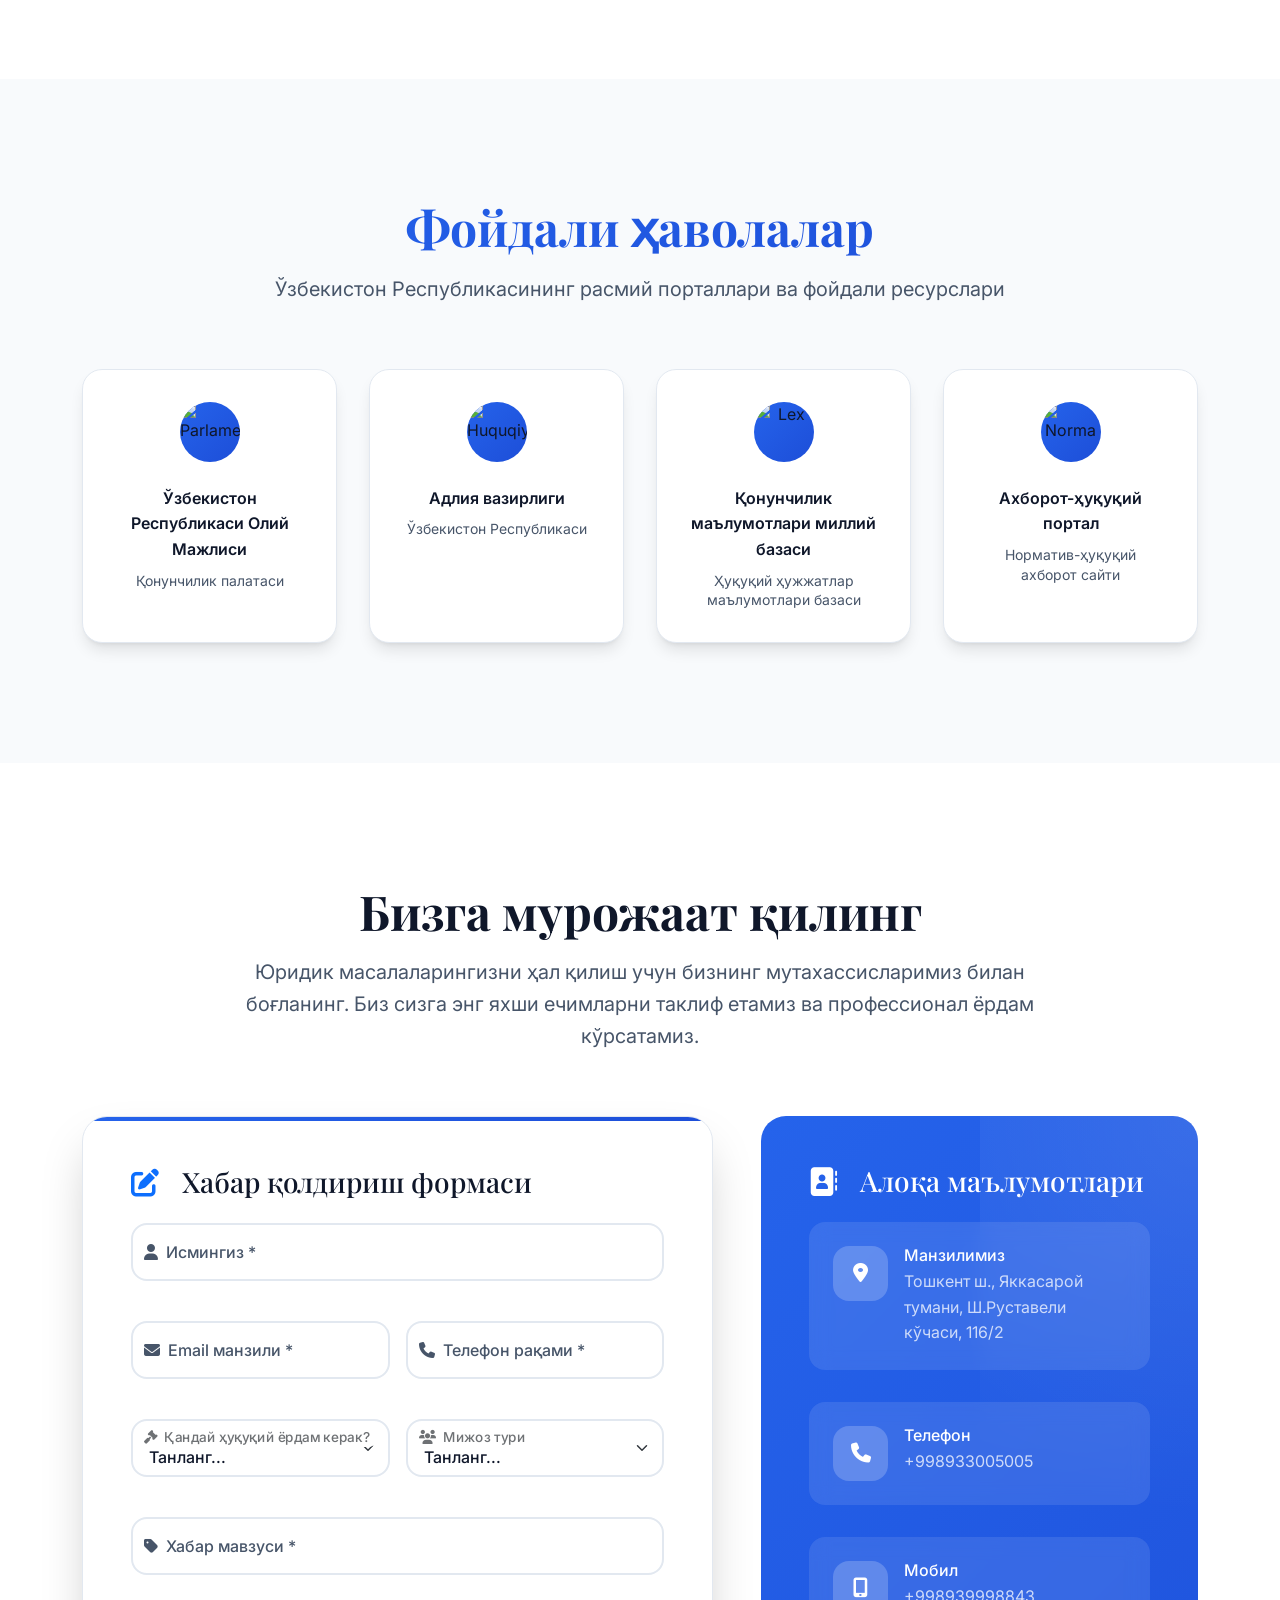
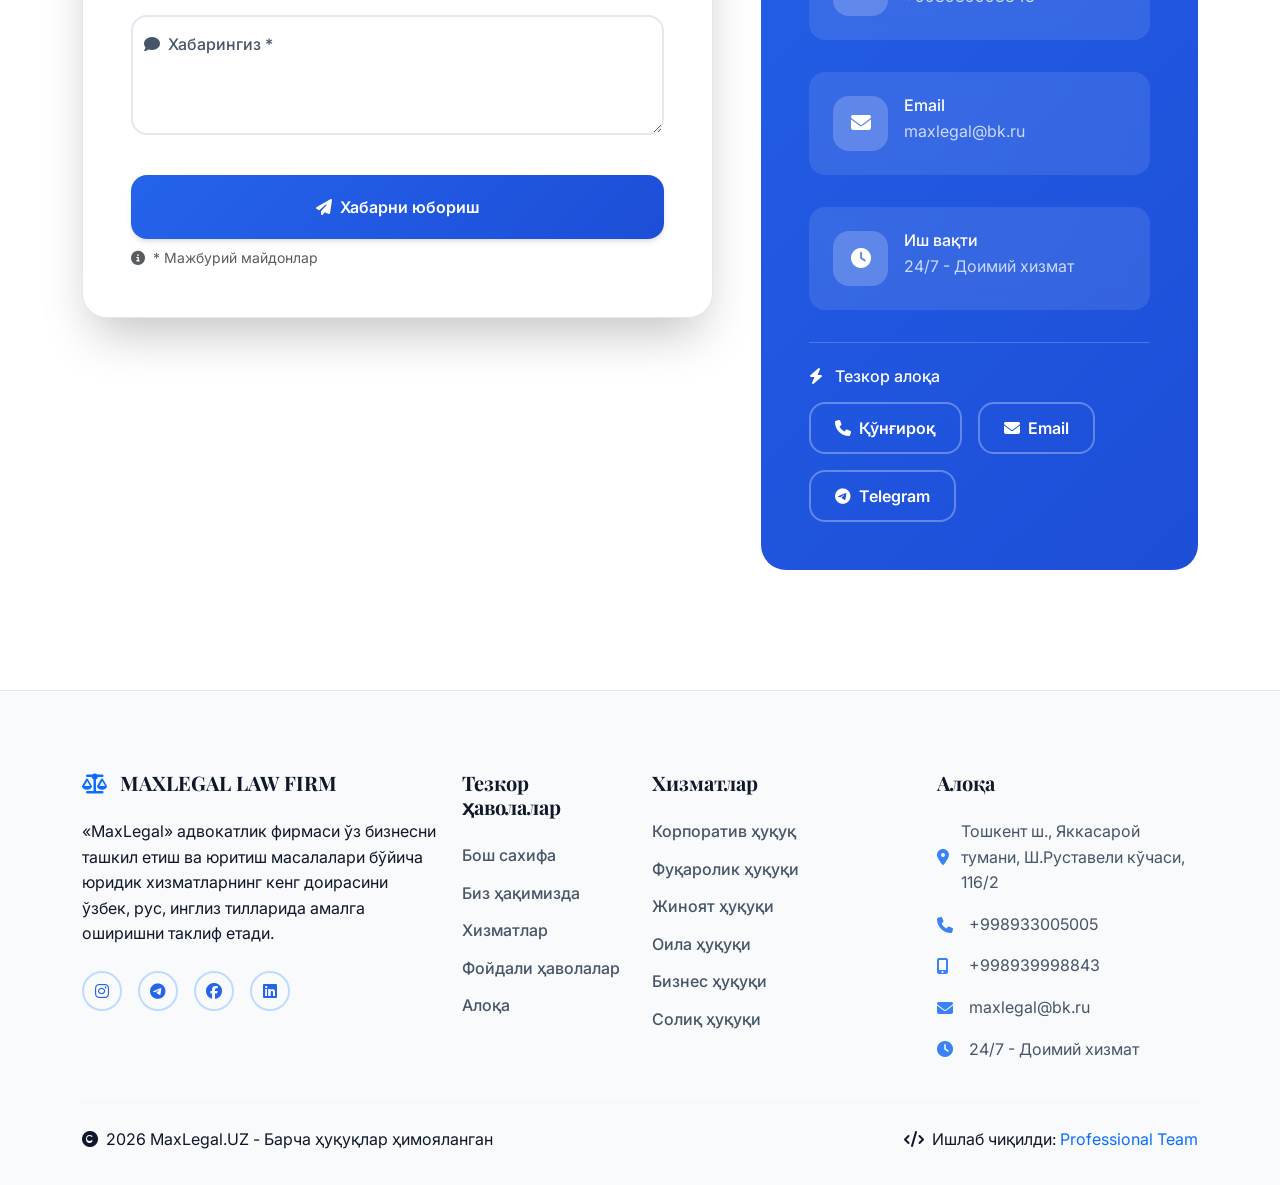
==== commit 4e850cdf: "updated page" ====
--- a/target/classes/static/index.html
+++ b/target/classes/static/index.html
@@ -1,909 +1,854 @@
 <!DOCTYPE html>
 <html lang="uz" data-theme="light">
 <head>
-  <meta charset="UTF-8">
-  <meta name="viewport" content="width=device-width, initial-scale=1.0">
-  <title data-i18n="page.title">INTERLEX - Professional Yuridik Xizmatlar | Toshkent</title>
-  <meta name="description" data-i18n="page.description" content="INTERLEX - Uzbekistondagi eng yaxshi yuridik xizmatlar. Professional advokatlar, korporativ huquq, fuqarolik huquqi va boshqa yuridik masalalar bo'yicha yordam.">
-  <meta name="keywords" content="yuridik xizmatlar, advokat, huquq, Toshkent, Interlex, korporativ huquq, fuqarolik huquqi">
-  <meta name="author" content="INTERLEX Law Firm">
-
-  <!-- Open Graph / Facebook -->
-  <meta property="og:type" content="website">
-  <meta property="og:url" content="https://interlex.uz/">
-  <meta property="og:title" data-i18n="page.title" content="INTERLEX - Professional Yuridik Xizmatlar">
-  <meta property="og:description" data-i18n="page.description" content="Uzbekistondagi eng yaxshi yuridik xizmatlar. Professional advokatlar va huquqiy yordam.">
-  <meta property="og:image" content="/og-image.jpg">
-
-  <!-- Twitter -->
-  <meta property="twitter:card" content="summary_large_image">
-  <meta property="twitter:url" content="https://interlex.uz/">
-  <meta property="twitter:title" data-i18n="page.title" content="INTERLEX - Professional Yuridik Xizmatlar">
-  <meta property="twitter:description" data-i18n="page.description" content="Uzbekistondagi eng yaxshi yuridik xizmatlar. Professional advokatlar va huquqiy yordam.">
-  <meta property="twitter:image" content="/twitter-image.jpg">
-
-  <!-- Favicon -->
-  <link rel="icon" type="image/x-icon" href="data:image/svg+xml,<svg xmlns='http://www.w3.org/2000/svg' viewBox='0 0 100 100'><text y='.9em' font-size='90'>⚖️</text></svg>">
-
-  <!-- Preconnect to external domains -->
-  <link rel="preconnect" href="https://fonts.googleapis.com">
-  <link rel="preconnect" href="https://fonts.gstatic.com" crossorigin>
-  <link rel="preconnect" href="https://cdn.jsdelivr.net">
-  <link rel="preconnect" href="https://cdnjs.cloudflare.com">
-
-  <!-- CSS Libraries -->
-  <link href="https://cdn.jsdelivr.net/npm/bootstrap@5.3.2/dist/css/bootstrap.min.css" rel="stylesheet" integrity="sha384-T3c6CoIi6uLrA9TneNEoa7RxnatzjcDSCmG1MXxSR1GAsXEV/Dwwykc2MPK8M2HN" crossorigin="anonymous">
-  <link rel="stylesheet" href="https://cdnjs.cloudflare.com/ajax/libs/font-awesome/6.5.1/css/all.min.css" integrity="sha512-DTOQO9RWCH3ppGqcWaEA1BIZOC6xxalwEsw9c2QQeAIftl+Vegovlnee1c9QX4TctnWMn13TZye+giMm8e2LwA==" crossorigin="anonymous">
-  <link href="https://fonts.googleapis.com/css2?family=Inter:wght@100;200;300;400;500;600;700;800;900&family=Playfair+Display:wght@400;500;600;700;800;900&display=swap" rel="stylesheet">
-  <link href="https://unpkg.com/aos@2.3.1/dist/aos.css" rel="stylesheet">
-
-  <!-- Custom CSS -->
-  <link rel="stylesheet" href="css/style.css">
+    <meta charset="UTF-8">
+    <meta name="viewport" content="width=device-width, initial-scale=1.0">
+    <title data-i18n="page.title">MAXLEGAL - Professional Yuridik Xizmatlar | Toshkent</title>
+    <meta name="description" data-i18n="page.description" content="MAXLEGAL - Uzbekistondagi eng yaxshi yuridik xizmatlar. Professional advokatlar, korporativ huquq, fuqarolik huquqi va boshqa yuridik masalalar bo'yicha yordam.">
+    <meta name="keywords" content="yuridik xizmatlar, advokat, huquq, Toshkent, Maxlegal, korporativ huquq, fuqarolik huquqi">
+    <meta name="author" content="MAXLEGAL Law Firm">
+
+    <!-- Open Graph / Facebook -->
+    <meta property="og:type" content="website">
+    <meta property="og:url" content="https://maxlegal.uz/">
+    <meta property="og:title" data-i18n="page.title" content="MAXLEGAL - Professional Yuridik Xizmatlar">
+    <meta property="og:description" data-i18n="page.description" content="Uzbekistondagi eng yaxshi yuridik xizmatlar. Professional advokatlar va huquqiy yordam.">
+    <meta property="og:image" content="/og-image.jpg">
+
+    <!-- Twitter -->
+    <meta property="twitter:card" content="summary_large_image">
+    <meta property="twitter:url" content="https://maxlegal.uz/">
+    <meta property="twitter:title" data-i18n="page.title" content="MAXLEGAL - Professional Yuridik Xizmatlar">
+    <meta property="twitter:description" data-i18n="page.description" content="Uzbekistondagi eng yaxshi yuridik xizmatlar. Professional advokatlar va huquqiy yordam.">
+    <meta property="twitter:image" content="/twitter-image.jpg">
+
+    <!-- Favicon -->
+    <link rel="icon" type="image/x-icon" href="data:image/svg+xml,<svg xmlns='http://www.w3.org/2000/svg' viewBox='0 0 100 100'><text y='.9em' font-size='90'>⚖️</text></svg>">
+
+    <!-- Preconnect to external domains -->
+    <link rel="preconnect" href="https://fonts.googleapis.com">
+    <link rel="preconnect" href="https://fonts.gstatic.com" crossorigin>
+    <link rel="preconnect" href="https://cdn.jsdelivr.net">
+    <link rel="preconnect" href="https://cdnjs.cloudflare.com">
+
+    <!-- CSS Libraries -->
+    <link href="https://cdn.jsdelivr.net/npm/bootstrap@5.3.2/dist/css/bootstrap.min.css" rel="stylesheet" integrity="sha384-T3c6CoIi6uLrA9TneNEoa7RxnatzjcDSCmG1MXxSR1GAsXEV/Dwwykc2MPK8M2HN" crossorigin="anonymous">
+    <link rel="stylesheet" href="https://cdnjs.cloudflare.com/ajax/libs/font-awesome/6.5.1/css/all.min.css" integrity="sha512-DTOQO9RWCH3ppGqcWaEA1BIZOC6xxalwEsw9c2QQeAIftl+Vegovlnee1c9QX4TctnWMn13TZye+giMm8e2LwA==" crossorigin="anonymous">
+    <link href="https://fonts.googleapis.com/css2?family=Inter:wght@100;200;300;400;500;600;700;800;900&family=Playfair+Display:wght@400;500;600;700;800;900&display=swap" rel="stylesheet">
+    <link href="https://unpkg.com/aos@2.3.1/dist/aos.css" rel="stylesheet">
+
+    <!-- Custom CSS -->
+    <link rel="stylesheet" href="css/style.css">
 </head>
 <body>
 <!-- Loading Screen -->
 <div class="loading-screen" id="loadingScreen">
-  <div class="loader"></div>
-  <div class="loading-text" data-i18n="loading.text">INTERLEX yuklanmoqda...</div>
+    <div class="loader"></div>
+    <div class="loading-text" data-i18n="loading.text">MAXLEGAL yuklanmoqda...</div>
 </div>
 
 <!-- Theme Toggle Button -->
 <button class="theme-toggle" id="themeToggle" title="Dark/Light Mode" aria-label="Toggle theme">
-  <i class="fas fa-moon" id="themeIcon"></i>
+    <i class="fas fa-moon" id="themeIcon"></i>
 </button>
 
 <!-- Scroll to Top Button -->
 <button class="scroll-top" id="scrollTop" data-i18n-title="scroll.top" title="Yuqoriga" aria-label="Scroll to top">
-  <i class="fas fa-arrow-up"></i>
+    <i class="fas fa-arrow-up"></i>
 </button>
 
 <!-- Top Contact Bar -->
 <div class="top-contact-bar">
-  <div class="container">
-    <div class="row align-items-center">
-      <div class="col-lg-8">
-        <div class="d-flex flex-wrap gap-4 align-items-center">
-          <a href="mailto:info@interlex.uz" class="text-decoration-none">
-            <i class="fas fa-envelope me-2"></i>info@interlex.uz
-          </a>
-          <a href="tel:+998900081008" class="text-decoration-none">
-            <i class="fas fa-phone me-2"></i>+998 90 008-1-008
-          </a>
-          <a href="tel:+998712502125" class="text-decoration-none">
-            <i class="fas fa-mobile-alt me-2"></i>+998 71 250-21-25
-          </a>
-        </div>
-      </div>
-      <div class="col-lg-4 text-end">
-        <div class="d-flex justify-content-end align-items-center gap-3">
-          <span class="small d-none d-md-inline" data-i18n="social.follow">Ijtimoiy tarmoqlar:</span>
-          <div class="social-links">
-            <a href="#" aria-label="Instagram">
-              <i class="fab fa-instagram"></i>
-            </a>
-            <a href="#" aria-label="Telegram">
-              <i class="fab fa-telegram"></i>
-            </a>
-            <a href="#" aria-label="Facebook">
-              <i class="fab fa-facebook"></i>
-            </a>
-            <a href="#" aria-label="LinkedIn">
-              <i class="fab fa-linkedin"></i>
-            </a>
-          </div>
-        </div>
-      </div>
+    <div class="container">
+        <div class="row align-items-center">
+            <div class="col-lg-8">
+                <div class="d-flex flex-wrap gap-4 align-items-center">
+                    <a href="mailto:maxlegal@bk.ru" class="text-decoration-none">
+                        <i class="fas fa-envelope me-2"></i>maxlegal@bk.ru
+                    </a>
+                    <a href="tel:+998933005005" class="text-decoration-none">
+                        <i class="fas fa-phone me-2"></i>+998933005005
+                    </a>
+                    <a href="tel:+998939998843" class="text-decoration-none">
+                        <i class="fas fa-mobile-alt me-2"></i>+998939998843
+                    </a>
+                </div>
+            </div>
+            <div class="col-lg-4 text-end">
+                <div class="d-flex justify-content-end align-items-center gap-3">
+                    <span class="small d-none d-md-inline" data-i18n="social.follow">Ijtimoiy tarmoqlar:</span>
+                    <div class="social-links">
+                        <a href="#" aria-label="Instagram">
+                            <i class="fab fa-instagram"></i>
+                        </a>
+                        <a href="#" aria-label="Telegram">
+                            <i class="fab fa-telegram"></i>
+                        </a>
+                        <a href="#" aria-label="Facebook">
+                            <i class="fab fa-facebook"></i>
+                        </a>
+                        <a href="#" aria-label="LinkedIn">
+                            <i class="fab fa-linkedin"></i>
+                        </a>
+                    </div>
+                </div>
+            </div>
+        </div>
     </div>
-  </div>
 </div>
 
 <!-- Main Header -->
 <header class="main-header" id="mainHeader">
-  <div class="container">
-    <nav class="navbar navbar-expand-lg">
-      <a class="navbar-brand" href="#home">
-        <div class="logo-icon floating">⚖️</div>
-        INTERLEX
-      </a>
-
-      <button class="navbar-toggler border-0" type="button" data-bs-toggle="collapse" data-bs-target="#navbarNav" aria-controls="navbarNav" aria-expanded="false" aria-label="Toggle navigation">
-        <span class="navbar-toggler-icon"></span>
-      </button>
-
-      <div class="collapse navbar-collapse" id="navbarNav">
-        <ul class="navbar-nav ms-auto align-items-center">
-          <li class="nav-item">
-            <a class="nav-link active" href="#home" data-i18n="nav.home">Бош сахифа</a>
-          </li>
-          <li class="nav-item">
-            <a class="nav-link" href="#about" data-i18n="nav.about">Биз ҳақимизда</a>
-          </li>
-          <li class="nav-item dropdown">
-            <a class="nav-link dropdown-toggle" href="#" role="button" data-bs-toggle="dropdown" aria-expanded="false" data-i18n="nav.services">
-              Хизматлар
+    <div class="container">
+        <nav class="navbar navbar-expand-lg">
+            <a class="navbar-brand" href="#home">
+                <img src="images/logo.jpg" alt="Logo" class="logo-icon floating" style="height: 60px; width: auto; margin-right: 8px;">
+                MAXLEGAL
             </a>
-            <ul class="dropdown-menu">
-              <li><h6 class="dropdown-header" data-i18n="services.general">Умумий хизматлар</h6></li>
-              <li><a class="dropdown-item" href="#services">
-                <i class="fas fa-building"></i><span data-i18n="services.corporate">Корпоратив ҳуқуқ</span>
-              </a></li>
-              <li><a class="dropdown-item" href="#services">
-                <i class="fas fa-users"></i><span data-i18n="services.civil">Фуқаролик ҳуқуқи</span>
-              </a></li>
-              <li><a class="dropdown-item" href="#services">
-                <i class="fas fa-gavel"></i><span data-i18n="services.criminal">Жиноят ҳуқуқи</span>
-              </a></li>
-              <li><hr class="dropdown-divider"></li>
-              <li><h6 class="dropdown-header" data-i18n="services.special">Махсус хизматлар</h6></li>
-              <li><a class="dropdown-item" href="#services">
-                <i class="fas fa-globe"></i><span data-i18n="services.international">Халқаро юридик хизмат</span>
-              </a></li>
-              <li><a class="dropdown-item" href="#services">
-                <i class="fas fa-user"></i><span data-i18n="services.individual">Жисмоний шахсларга ёрдам</span>
-              </a></li>
-              <li><a class="dropdown-item" href="#services">
-                <i class="fas fa-briefcase"></i><span data-i18n="services.legal">Юридик шахсларга ёрдам</span>
-              </a></li>
-            </ul>
-          </li>
-          <li class="nav-item dropdown">
-            <a class="nav-link dropdown-toggle" href="#" role="button" data-bs-toggle="dropdown" aria-expanded="false" data-i18n="nav.publications">
-              Нашрлар
-            </a>
-            <ul class="dropdown-menu">
-              <li><a class="dropdown-item" href="#useful-links">
-                <i class="fas fa-info-circle"></i><span data-i18n="publications.info">Фойдали маълумотлар</span>
-              </a></li>
-              <li><a class="dropdown-item" href="#useful-links">
-                <i class="fas fa-newspaper"></i><span data-i18n="publications.articles">Мақолалар</span>
-              </a></li>
-              <li><a class="dropdown-item" href="#useful-links">
-                <i class="fas fa-book"></i><span data-i18n="publications.laws">Қонунлар</span>
-              </a></li>
-            </ul>
-          </li>
-          <li class="nav-item">
-            <a class="nav-link" href="#news" data-i18n="nav.news">Хабарлар</a>
-          </li>
-          <li class="nav-item">
-            <a class="nav-link" href="#contact" data-i18n="nav.contact">Алоқа</a>
-          </li>
-          <li class="nav-item dropdown ms-2">
-            <a class="language-selector dropdown-toggle" href="#" role="button" data-bs-toggle="dropdown" aria-expanded="false" id="currentLangSelector">
-              🇺🇿 УЗ
-            </a>
-            <ul class="dropdown-menu dropdown-menu-end">
-              <li><a class="dropdown-item" href="#" data-lang="uz">🇺🇿 Ўзбекча</a></li>
-              <li><a class="dropdown-item" href="#" data-lang="ru">🇷🇺 Русский</a></li>
-              <li><a class="dropdown-item" href="#" data-lang="en">🇬🇧 English</a></li>
-            </ul>
-          </li>
-          <li class="nav-item ms-3">
-            <a href="#contact" class="btn btn-gradient">
-              <i class="fas fa-paper-plane me-2"></i><span data-i18n="nav.apply">Ариза юбориш</span>
-            </a>
-          </li>
-        </ul>
-      </div>
-    </nav>
-  </div>
+
+            <button class="navbar-toggler border-0" type="button" data-bs-toggle="collapse" data-bs-target="#navbarNav" aria-controls="navbarNav" aria-expanded="false" aria-label="Toggle navigation">
+                <span class="navbar-toggler-icon"></span>
+            </button>
+
+            <div class="collapse navbar-collapse" id="navbarNav">
+                <ul class="navbar-nav ms-auto align-items-center">
+                    <li class="nav-item">
+                        <a class="nav-link active" href="#home" data-i18n="nav.home">Бош сахифа</a>
+                    </li>
+                    <li class="nav-item">
+                        <a class="nav-link" href="#about" data-i18n="nav.about">Биз ҳақимизда</a>
+                    </li>
+                    <li class="nav-item dropdown">
+                        <a class="nav-link dropdown-toggle" href="#" role="button" data-bs-toggle="dropdown" aria-expanded="false" data-i18n="nav.services">
+                            Хизматлар
+                        </a>
+                        <ul class="dropdown-menu">
+                            <li><h6 class="dropdown-header" data-i18n="services.general">Умумий хизматлар</h6></li>
+                            <li><a class="dropdown-item" href="#services">
+                                <i class="fas fa-building"></i><span data-i18n="services.corporate">Корпоратив ҳуқуқ</span>
+                            </a></li>
+                            <li><a class="dropdown-item" href="#services">
+                                <i class="fas fa-users"></i><span data-i18n="services.civil">Фуқаролик ҳуқуқи</span>
+                            </a></li>
+                            <li><a class="dropdown-item" href="#services">
+                                <i class="fas fa-gavel"></i><span data-i18n="services.criminal">Жиноят ҳуқуқи</span>
+                            </a></li>
+                            <li><hr class="dropdown-divider"></li>
+                            <li><h6 class="dropdown-header" data-i18n="services.special">Махсус хизматлар</h6></li>
+                            <li><a class="dropdown-item" href="#services">
+                                <i class="fas fa-globe"></i><span data-i18n="services.international">Халқаро юридик хизмат</span>
+                            </a></li>
+                            <li><a class="dropdown-item" href="#services">
+                                <i class="fas fa-user"></i><span data-i18n="services.individual">Жисмоний шахсларга ёрдам</span>
+                            </a></li>
+                            <li><a class="dropdown-item" href="#services">
+                                <i class="fas fa-briefcase"></i><span data-i18n="services.legal">Юридик шахсларга ёрдам</span>
+                            </a></li>
+                        </ul>
+                    </li>
+                    <li class="nav-item dropdown">
+                        <a class="nav-link dropdown-toggle" href="#" role="button" data-bs-toggle="dropdown" aria-expanded="false" data-i18n="nav.publications">
+                            Нашрлар
+                        </a>
+                        <ul class="dropdown-menu">
+                            <li><a class="dropdown-item" href="#useful-links">
+                                <i class="fas fa-info-circle"></i><span data-i18n="publications.info">Фойдали маълумотлар</span>
+                            </a></li>
+                            <li><a class="dropdown-item" href="#useful-links">
+                                <i class="fas fa-newspaper"></i><span data-i18n="publications.articles">Мақолалар</span>
+                            </a></li>
+                            <li><a class="dropdown-item" href="#useful-links">
+                                <i class="fas fa-book"></i><span data-i18n="publications.laws">Қонунлар</span>
+                            </a></li>
+                        </ul>
+                    </li>
+                    <li class="nav-item">
+                        <a class="nav-link" href="#news" data-i18n="nav.news">Хабарлар</a>
+                    </li>
+                    <li class="nav-item">
+                        <a class="nav-link" href="#contact" data-i18n="nav.contact">Алоқа</a>
+                    </li>
+                    <li class="nav-item dropdown ms-2">
+                        <a class="language-selector dropdown-toggle" href="#" role="button" data-bs-toggle="dropdown" aria-expanded="false" id="currentLangSelector">
+                            🇺🇿 УЗ
+                        </a>
+                        <ul class="dropdown-menu dropdown-menu-end">
+                            <li><a class="dropdown-item" href="#" data-lang="uz">🇺🇿 Ўзбекча</a></li>
+                            <li><a class="dropdown-item" href="#" data-lang="ru">🇷🇺 Русский</a></li>
+                            <li><a class="dropdown-item" href="#" data-lang="en">🇬🇧 English</a></li>
+                        </ul>
+                    </li>
+                    <li class="nav-item ms-3">
+                        <a href="#contact" class="btn btn-gradient">
+                            <i class="fas fa-paper-plane me-2"></i><span data-i18n="nav.apply">Ариза юбориш</span>
+                        </a>
+                    </li>
+                </ul>
+            </div>
+        </nav>
+    </div>
 </header>
 
 <!-- Hero Section -->
 <section class="hero-section" id="home">
-  <div class="container">
-    <div class="row align-items-center">
-      <div class="col-lg-8">
-        <div class="hero-content" data-aos="fade-up">
-          <h1 class="hero-title" id="heroTitle" data-i18n="hero.title">Professional Yuridik Xizmatlar</h1>
-          <p class="hero-subtitle" data-i18n="hero.subtitle">
-            INTERLEX адвокатлик фирмаси ўз бизнесни ташкил етиш ва юритиш масалалари бўйича
-            юридик хизматларнинг кенг доирасини ўзбек, рус, инглиз тилларида таклиф етади.
-            Биз сизнинг ҳуқуқларингизни ҳимоя қилишда ишончли шерикингизмиз.
-          </p>
-          <div class="hero-cta">
-            <a href="#contact" class="btn btn-outline-light btn-lg">
-              <i class="fas fa-phone me-2"></i><span data-i18n="hero.consultation">Бепул маслаҳат</span>
-            </a>
-            <a href="#services" class="btn btn-outline-light btn-lg">
-              <i class="fas fa-info-circle me-2"></i><span data-i18n="hero.services">Хизматлар</span>
-            </a>
-          </div>
-
-          <div class="hero-stats" data-aos="fade-up" data-aos-delay="300">
-            <div class="hero-stat">
-              <span class="hero-stat-number" data-count="500">0</span>
-              <span class="hero-stat-label" data-i18n="stats.clients">Мижозлар</span>
-            </div>
-            <div class="hero-stat">
-              <span class="hero-stat-number" data-count="15">0</span>
-              <span class="hero-stat-label" data-i18n="stats.experience">Йиллик тажриба</span>
-            </div>
-            <div class="hero-stat">
-              <span class="hero-stat-number" data-count="98">0</span>
-              <span class="hero-stat-label" data-i18n="stats.success">Муваффақият %</span>
-            </div>
-            <div class="hero-stat">
-              <span class="hero-stat-number">24/7</span>
-              <span class="hero-stat-label" data-i18n="stats.service">Хизмат</span>
-            </div>
-          </div>
-        </div>
-      </div>
+    <div class="container">
+        <div class="row align-items-center">
+            <div class="col-lg-8">
+                <div class="hero-content" data-aos="fade-up">
+                    <h1 class="hero-title" id="heroTitle" data-i18n="hero.title">Барча тоифадаги юридик хизматлар</h1>
+                    <p class="hero-subtitle" data-i18n="hero.subtitle">
+                        “MAXLEGAL” адвокатлик фирмаси тадбиркор ва фуқароларга ҳуқуқий масалада маслаҳат беради,
+                        уларнинг ҳуқуқ ва манфаатларини судларда ишончли ҳимоя қилади. Биз сизга барча йўналишларда
+                        профессионал даражада ҳуқуқий ёрдам берамиз.
+                    </p>
+                    <div class="hero-cta">
+                        <a href="#contact" class="btn btn-outline-light btn-lg">
+                            <i class="fas fa-phone me-2"></i><span data-i18n="hero.consultation">Бепул маслаҳат</span>
+                        </a>
+                        <a href="#services" class="btn btn-outline-light btn-lg">
+                            <i class="fas fa-info-circle me-2"></i><span data-i18n="hero.services">Хизматлар</span>
+                        </a>
+                    </div>
+
+                    <div class="hero-stats" data-aos="fade-up" data-aos-delay="300">
+                        <div class="hero-stat">
+                            <span class="hero-stat-number" data-count="20">0</span>
+                            <span class="hero-stat-label" data-i18n="stats.clients">Мижозлар</span>
+                        </div>
+                        <div class="hero-stat">
+                            <span class="hero-stat-number" data-count="15">0</span>
+                            <span class="hero-stat-label" data-i18n="stats.experience">Йиллик тажриба</span>
+                        </div>
+                        <div class="hero-stat">
+                            <span class="hero-stat-number" data-count="30">0</span>
+                            <span class="hero-stat-label" data-i18n="stats.success">Муваффақият %</span>
+                        </div>
+                        <div class="hero-stat">
+                            <span class="hero-stat-number">24/7</span>
+                            <span class="hero-stat-label" data-i18n="stats.service">Хизмат</span>
+                        </div>
+                    </div>
+                </div>
+            </div>
+        </div>
     </div>
-  </div>
 </section>
 
 <!-- About Section -->
 <section class="about-section" id="about">
-  <div class="container">
-    <div class="text-center mb-5" data-aos="fade-up">
-      <h2 class="section-title text-gradient" data-i18n="about.title">Биз ҳақимизда</h2>
-      <p class="section-subtitle" data-i18n="about.subtitle">
-        Адвокатлик фирмасининг алоҳида белгиларидан бири кўйилган мақсадлар устидан ягона жамоа бўлиб ишлаш,
-        хорижий тилларни билиш, мижозлар манфаатини тўлиқ ҳимоя қилиш ва уларнинг шахсий ҳамда тижорат
-        маълумотларини ошкор қилмаслик, универсаллик, шунингдек ишнинг янгича талқин қилинишидир.
-      </p>
+    <div class="container">
+        <div class="text-center mb-5" data-aos="fade-up">
+            <h2 class="section-title text-gradient" data-i18n="about.title">Биз ҳақимизда</h2>
+            <p class="section-subtitle" data-i18n="about.subtitle">
+                Адвокатлик фирмасининг алоҳида белгиларидан бири кўйилган мақсадлар устидан ягона жамоа бўлиб ишлаш,
+                хорижий тилларни билиш, мижозлар манфаатини тўлиқ ҳимоя қилиш ва уларнинг шахсий ҳамда тижорат
+                маълумотларини ошкор қилмаслик, универсаллик, шунингдек ишнинг янгича талқин қилинишидир.
+            </p>
+        </div>
+
+        <div class="stats-grid">
+            <div class="stat-card" data-aos="fade-up" data-aos-delay="100">
+                <span class="stat-number" data-count="7">0</span>
+                <div class="stat-label" data-i18n="about.lawyers">Адвокатлар</div>
+                <div class="stat-description" data-i18n="about.lawyers.desc">Профессионал адвокатлар жамоаси</div>
+            </div>
+
+            <div class="stat-card" data-aos="fade-up" data-aos-delay="200">
+                <span class="stat-number" data-count="20">0</span>
+                <div class="stat-label" data-i18n="about.regular.clients">Бизнинг мижозлар</div>
+                <div class="stat-description" data-i18n="about.regular.clients.desc">Доимий ҳамкорлик қилувчи мижозлар</div>
+            </div>
+
+            <div class="stat-card" data-aos="fade-up" data-aos-delay="300">
+                <span class="stat-number" data-count="100">0</span>
+                <div class="stat-label" data-i18n="about.successful.results">Муваффақиятли натижалар</div>
+                <div class="stat-description" data-i18n="about.successful.results.desc">Ечилган юридик масалалар</div>
+            </div>
+
+            <div class="stat-card" data-aos="fade-up" data-aos-delay="400">
+                <span class="stat-number" data-count="15">0</span>
+                <div class="stat-label" data-i18n="about.work.experience">Иш тажрибаси</div>
+                <div class="stat-description" data-i18n="about.work.experience.desc">Йиллик профессионал тажриба</div>
+            </div>
+        </div>
     </div>
-
-    <div class="stats-grid">
-      <div class="stat-card" data-aos="fade-up" data-aos-delay="100">
-        <span class="stat-number" data-count="10">0</span>
-        <div class="stat-label" data-i18n="about.lawyers">Адвокатлар</div>
-        <div class="stat-description" data-i18n="about.lawyers.desc">Профессионал адвокатлар жамоаси</div>
-      </div>
-
-      <div class="stat-card" data-aos="fade-up" data-aos-delay="200">
-        <span class="stat-number" data-count="25">0</span>
-        <div class="stat-label" data-i18n="about.regular.clients">Бизнинг мижозлар</div>
-        <div class="stat-description" data-i18n="about.regular.clients.desc">Доимий ҳамкорлик қилувчи мижозлар</div>
-      </div>
-
-      <div class="stat-card" data-aos="fade-up" data-aos-delay="300">
-        <span class="stat-number" data-count="150">0</span>
-        <div class="stat-label" data-i18n="about.successful.results">Муваффақиятли натижалар</div>
-        <div class="stat-description" data-i18n="about.successful.results.desc">Ечилган юридик масалалар</div>
-      </div>
-
-      <div class="stat-card" data-aos="fade-up" data-aos-delay="400">
-        <span class="stat-number" data-count="15">0</span>
-        <div class="stat-label" data-i18n="about.work.experience">Иш тажрибаси</div>
-        <div class="stat-description" data-i18n="about.work.experience.desc">Йиллик профессионал тажриба</div>
-      </div>
-    </div>
-  </div>
 </section>
 
 <!-- Services Section -->
 <section class="services-section" id="services">
-  <div class="container">
-    <div class="text-center mb-5" data-aos="fade-up">
-      <h2 class="section-title" data-i18n="services.title">Хизматларимиз</h2>
-      <p class="section-subtitle" data-i18n="services.subtitle">
-        Биз юридик хизматларнинг кенг спектрини таклиф етамиз. Ҳар бир мижозга индивидуал ёндашув
-        ва профессионал ечимлар беришга ҳаракат қиламиз.
-      </p>
+    <div class="container">
+        <div class="text-center mb-5" data-aos="fade-up">
+            <h2 class="section-title" data-i18n="services.title">Хизматларимиз</h2>
+            <p class="section-subtitle" data-i18n="services.subtitle">
+                Ҳар қандай масаладаги ҳуқуқий маслаҳатлар
+            </p>
+        </div>
+
+        <div class="services-grid">
+            <div class="service-card" data-aos="fade-up" data-aos-delay="100">
+                <h3 class="service-title" data-i18n="services.advice.title">Ҳар қандай ҳуқуқий маслаҳатлар</h3>
+                <p class="service-description" data-i18n="services.advice.desc">
+                    Шахсий ёки бизнесингиз билан боғлиқ ҳар қандай ҳуқуқий масалада профессионал даражада маслаҳат берамиз.
+                </p>
+            </div>
+
+            <div class="service-card" data-aos="fade-up" data-aos-delay="200">
+                <h3 class="service-title" data-i18n="services.litigation.title">Суд ишларида ҳимоя ва вакиллик</h3>
+                <p class="service-description" data-i18n="services.litigation.desc">
+                    Фуқаролик, жиноят, маъмурий ва иқтисодий суд ишларида сизнинг манфаатларингизни ҳимоя қиламиз.
+                </p>
+            </div>
+
+            <div class="service-card" data-aos="fade-up" data-aos-delay="300">
+                <h3 class="service-title" data-i18n="services.contracts.title">Шартнома тузиш ва экспертиза</h3>
+                <p class="service-description" data-i18n="services.contracts.desc">
+                    Тадбиркорлик ва бошқа фаолиятларга оид шартномаларни тайёрлаймиз ҳамда ҳуқуқий жиҳатдан текширамиз.
+                </p>
+            </div>
+
+            <div class="service-card" data-aos="fade-up" data-aos-delay="400">
+                <h3 class="service-title" data-i18n="services.property.title">Мулк масалалари</h3>
+                <p class="service-description" data-i18n="services.property.desc">
+                    Уй-жой, ер участкаси, мерос ва бошқа мулкка оид ҳуқуқий масалаларда ёрдам берамиз. Ҳужжатларингизни расмийлаштиришда ва низоларни ҳал қилишда барча ҳуқуқий ёрдамларни кўрсатамиз.
+                </p>
+            </div>
+
+            <div class="service-card" data-aos="fade-up" data-aos-delay="500">
+                <h3 class="service-title" data-i18n="services.family.title">Оилавий низолар</h3>
+                <p class="service-description" data-i18n="services.family.desc">
+                    Никоҳ, ажрашиш, алимент, бола васийлиги каби оилавий масалаларда ҳуқуқий кўмак кўрсатамиз. Махфийлик ва ишонч кафолатланади.
+                </p>
+            </div>
+
+            <div class="service-card" data-aos="fade-up" data-aos-delay="600">
+                <h3 class="service-title" data-i18n="services.business.title">Корхоналар учун ҳуқуқий ёрдам</h3>
+                <p class="service-description" data-i18n="services.business.desc">
+                    Ташкилотлар ва тадбиркорлар учун солиқ, лицензия, меҳнат муносабатлари ва шартномалар бўйича доимий юридик хизматлар.
+                </p>
+            </div>
+
+            <div class="service-card" data-aos="fade-up" data-aos-delay="700">
+                <h3 class="service-title" data-i18n="services.labor.title">Меҳнат муносабатлари</h3>
+                <p class="service-description" data-i18n="services.labor.desc">
+                    Иш берувчи ёки ходим сифатида ҳуқуқларингиз бузилган бўлса, уларни тиклашга ёрдам берамиз.
+                </p>
+            </div>
+
+            <div class="service-card" data-aos="fade-up" data-aos-delay="800">
+                <h3 class="service-title" data-i18n="services.mediation.title">Профессионал медиаторлик хизмати</h3>
+                <p class="service-description" data-i18n="services.mediation.desc">
+                    Биз судгача, суд жараёнида ва ижро жараёнида медиаторлик хизматини таклиф қиламиз.
+                </p>
+            </div>
+        </div>
     </div>
-
-    <div class="services-grid">
-      <div class="service-card" data-aos="fade-up" data-aos-delay="100">
-        <div class="service-icon">
-          <i class="fas fa-building"></i>
-        </div>
-        <h3 class="service-title" data-i18n="services.corporate.title">Корпоратив ҳуқуқ</h3>
-        <p class="service-description" data-i18n="services.corporate.desc">
-          Компанияларни ташкил етиш, корпоратив бошқарув, шартномалар тузиш ва бизнес жараёнларини
-          юридик жиҳатдан қўллаб-қувватлаш.
-        </p>
-        <ul class="service-features">
-          <li><i class="fas fa-check"></i><span data-i18n="services.corporate.feat1">Компания ташкил етиш</span></li>
-          <li><i class="fas fa-check"></i><span data-i18n="services.corporate.feat2">Шартномалар тузиш</span></li>
-          <li><i class="fas fa-check"></i><span data-i18n="services.corporate.feat3">Корпоратив бошқарув</span></li>
-          <li><i class="fas fa-check"></i><span data-i18n="services.corporate.feat4">M&A операциялари</span></li>
-        </ul>
-      </div>
-
-      <div class="service-card" data-aos="fade-up" data-aos-delay="200">
-        <div class="service-icon">
-          <i class="fas fa-users"></i>
-        </div>
-        <h3 class="service-title" data-i18n="services.civil.title">Фуқаролик ҳуқуқи</h3>
-        <p class="service-description" data-i18n="services.civil.desc">
-          Фуқаролик ҳуқуқи соҳасидаги низолар, мулкий муносабатлар, шартномавий мажбуриятлар
-          ва бошқа фуқаролик ишлари.
-        </p>
-        <ul class="service-features">
-          <li><i class="fas fa-check"></i><span data-i18n="services.civil.feat1">Мулкий низолар</span></li>
-          <li><i class="fas fa-check"></i><span data-i18n="services.civil.feat2">Шартномавий низолар</span></li>
-          <li><i class="fas fa-check"></i><span data-i18n="services.civil.feat3">Зарар қоплаш</span></li>
-          <li><i class="fas fa-check"></i><span data-i18n="services.civil.feat4">Мерос масалалари</span></li>
-        </ul>
-      </div>
-
-      <div class="service-card" data-aos="fade-up" data-aos-delay="300">
-        <div class="service-icon">
-          <i class="fas fa-gavel"></i>
-        </div>
-        <h3 class="service-title" data-i18n="services.criminal.title">Жиноят ҳуқуқи</h3>
-        <p class="service-description" data-i18n="services.criminal.desc">
-          Жиноят ишларида ҳимоя, жабрланувчиларнинг ҳуқуқларини ҳимоя қилиш ва жиноят
-          процессида юридик ёрдам кўрсатиш.
-        </p>
-        <ul class="service-features">
-          <li><i class="fas fa-check"></i><span data-i18n="services.criminal.feat1">Жиноят ишларида ҳимоя</span></li>
-          <li><i class="fas fa-check"></i><span data-i18n="services.criminal.feat2">Жабрланувчилар ҳуқуқи</span></li>
-          <li><i class="fas fa-check"></i><span data-i18n="services.criminal.feat3">Апелляция шикоятлари</span></li>
-          <li><i class="fas fa-check"></i><span data-i18n="services.criminal.feat4">Юридик маслаҳат</span></li>
-        </ul>
-      </div>
-
-      <div class="service-card" data-aos="fade-up" data-aos-delay="400">
-        <div class="service-icon">
-          <i class="fas fa-heart"></i>
-        </div>
-        <h3 class="service-title" data-i18n="services.family.title">Оила ҳуқуқи</h3>
-        <p class="service-description" data-i18n="services.family.desc">
-          Никоҳ ва ажрашиш масалалари, болаларнинг ҳуқуқлари, алимент тўлаш ва оилавий
-          низоларни ҳал қилиш.
-        </p>
-        <ul class="service-features">
-          <li><i class="fas fa-check"></i><span data-i18n="services.family.feat1">Ажрашиш жараёни</span></li>
-          <li><i class="fas fa-check"></i><span data-i18n="services.family.feat2">Болалар ҳуқуқи</span></li>
-          <li><i class="fas fa-check"></i><span data-i18n="services.family.feat3">Алимент масалалари</span></li>
-          <li><i class="fas fa-check"></i><span data-i18n="services.family.feat4">Мулкни бўлиш</span></li>
-        </ul>
-      </div>
-
-      <div class="service-card" data-aos="fade-up" data-aos-delay="500">
-        <div class="service-icon">
-          <i class="fas fa-briefcase"></i>
-        </div>
-        <h3 class="service-title" data-i18n="services.business.title">Бизнес ҳуқуқи</h3>
-        <p class="service-description" data-i18n="services.business.desc">
-          Тадбиркорлик фаолияти, лицензиялаш, рухсатнома олиш ва бизнес жараёнларини
-          юридик жиҳатдан қўллаб-қувватлаш.
-        </p>
-        <ul class="service-features">
-          <li><i class="fas fa-check"></i><span data-i18n="services.business.feat1">Лицензия олиш</span></li>
-          <li><i class="fas fa-check"></i><span data-i18n="services.business.feat2">Рухсатномалар</span></li>
-          <li><i class="fas fa-check"></i><span data-i18n="services.business.feat3">Бизнес режалаштириш</span></li>
-          <li><i class="fas fa-check"></i><span data-i18n="services.business.feat4">Инвестиция ҳуқуқи</span></li>
-        </ul>
-      </div>
-
-      <div class="service-card" data-aos="fade-up" data-aos-delay="600">
-        <div class="service-icon">
-          <i class="fas fa-calculator"></i>
-        </div>
-        <h3 class="service-title" data-i18n="services.tax.title">Солиқ ҳуқуқи</h3>
-        <p class="service-description" data-i18n="services.tax.desc">
-          Солиқ қонунчилиги бўйича маслаҳат, солиқ низолари, солиқ текшируви ва
-          солиқ оптимизацияси масалалари.
-        </p>
-        <ul class="service-features">
-          <li><i class="fas fa-check"></i><span data-i18n="services.tax.feat1">Солиқ маслаҳати</span></li>
-          <li><i class="fas fa-check"></i><span data-i18n="services.tax.feat2">Солиқ низолари</span></li>
-          <li><i class="fas fa-check"></i><span data-i18n="services.tax.feat3">Солиқ текшируви</span></li>
-          <li><i class="fas fa-check"></i><span data-i18n="services.tax.feat4">Солиқ оптимизацияси</span></li>
-        </ul>
-      </div>
-    </div>
-  </div>
 </section>
+
+
 
 <!-- News Section -->
 <section class="news-section" id="news">
-  <div class="container">
-    <div class="text-center mb-5" data-aos="fade-up">
-      <h2 class="section-title text-gradient" data-i18n="news.title">Сўнгги хабарлар</h2>
-      <p class="section-subtitle" data-i18n="news.subtitle">
-        Юридик соҳадаги энг сўнгги янгиликлар ва қонунчилик ўзгаришлари ҳақида хабардор бўлинг
-      </p>
+    <div class="container">
+        <div class="text-center mb-5" data-aos="fade-up">
+            <h2 class="section-title text-gradient" data-i18n="news.title">Сўнгги хабарлар</h2>
+            <p class="section-subtitle" data-i18n="news.subtitle">
+                Юридик соҳадаги энг сўнгги янгиликлар ва қонунчилик ўзгаришлари ҳақида хабардор бўлинг
+            </p>
+        </div>
+
+        <div class="news-grid">
+            <article class="news-card" data-aos="fade-up" data-aos-delay="100">
+                <div class="news-image">
+                    <img src="https://images.pexels.com/photos/5668858/pexels-photo-5668858.jpeg?auto=compress&cs=tinysrgb&w=600" alt="News 1" loading="lazy">
+                    <div class="news-date">
+                        <span class="day">15</span>
+                        <span class="month" data-i18n="news.month.dec">Дек</span>
+                    </div>
+                </div>
+                <div class="news-content">
+                    <div class="news-category" data-i18n="news.category.law">Қонунчилик</div>
+                    <h3 class="news-title" data-i18n="news.1.title">Янги Фуқаролик кодексидаги ўзгаришлар</h3>
+                    <p class="news-excerpt" data-i18n="news.1.excerpt">
+                        2024 йилдан бошлаб амалга кирган янги Фуқаролик кодексидаги муҳим ўзгаришлар ва уларнинг амалий таъсири ҳақида батафсил маълумот.
+                    </p>
+                    <div class="news-meta">
+                        <span class="news-author" data-i18n="news.author">Муаллиф: MAXLEGAL</span>
+                        <a href="#" class="news-read-more" data-i18n="news.read.more">Батафсил ўқиш</a>
+                    </div>
+                </div>
+            </article>
+
+            <article class="news-card" data-aos="fade-up" data-aos-delay="200">
+                <div class="news-image">
+                    <img src="https://images.pexels.com/photos/5668772/pexels-photo-5668772.jpeg?auto=compress&cs=tinysrgb&w=600" alt="News 2" loading="lazy">
+                    <div class="news-date">
+                        <span class="day">12</span>
+                        <span class="month" data-i18n="news.month.dec">Дек</span>
+                    </div>
+                </div>
+                <div class="news-content">
+                    <div class="news-category" data-i18n="news.category.business">Бизнес</div>
+                    <h3 class="news-title" data-i18n="news.2.title">Кичик бизнес учун солиқ имтиёзлари</h3>
+                    <p class="news-excerpt" data-i18n="news.2.excerpt">
+                        Кичик ва ўрта бизнес субъектлари учун янги солиқ имтиёзлари ва уларни қандай қўллаш мумкинлиги ҳақида маслаҳатлар.
+                    </p>
+                    <div class="news-meta">
+                        <span class="news-author" data-i18n="news.author">Муаллиф: MAXLEGAL</span>
+                        <a href="#" class="news-read-more" data-i18n="news.read.more">Батафсил ўқиш</a>
+                    </div>
+                </div>
+            </article>
+
+            <article class="news-card" data-aos="fade-up" data-aos-delay="300">
+                <div class="news-image">
+                    <img src="https://images.pexels.com/photos/5668473/pexels-photo-5668473.jpeg?auto=compress&cs=tinysrgb&w=600" alt="News 3" loading="lazy">
+                    <div class="news-date">
+                        <span class="day">10</span>
+                        <span class="month" data-i18n="news.month.dec">Дек</span>
+                    </div>
+                </div>
+                <div class="news-content">
+                    <div class="news-category" data-i18n="news.category.family">Оила ҳуқуқи</div>
+                    <h3 class="news-title" data-i18n="news.3.title">Болалар ҳуқуқларини ҳимоя қилиш</h3>
+                    <p class="news-excerpt" data-i18n="news.3.excerpt">
+                        Оилавий низоларда болаларнинг манфаатларини ҳимоя қилишнинг янги механизмлари ва ота-оналарнинг ҳуқуқлари.
+                    </p>
+                    <div class="news-meta">
+                        <span class="news-author" data-i18n="news.author">Муаллиф: MAXLEGAL</span>
+                        <a href="#" class="news-read-more" data-i18n="news.read.more">Батафсил ўқиш</a>
+                    </div>
+                </div>
+            </article>
+
+            <article class="news-card" data-aos="fade-up" data-aos-delay="400">
+                <div class="news-image">
+                    <img src="https://images.pexels.com/photos/5668882/pexels-photo-5668882.jpeg?auto=compress&cs=tinysrgb&w=600" alt="News 4" loading="lazy">
+                    <div class="news-date">
+                        <span class="day">08</span>
+                        <span class="month" data-i18n="news.month.dec">Дек</span>
+                    </div>
+                </div>
+                <div class="news-content">
+                    <div class="news-category" data-i18n="news.category.international">Халқаро ҳуқуқ</div>
+                    <h3 class="news-title" data-i18n="news.4.title">Халқаро шартномалар ва инвестициялар</h3>
+                    <p class="news-excerpt" data-i18n="news.4.excerpt">
+                        Ўзбекистонда хорижий инвестицияларни жалб қилиш ва халқаро шартномалар тузишдаги янги имкониятлар.
+                    </p>
+                    <div class="news-meta">
+                        <span class="news-author" data-i18n="news.author">Муаллиф: MAXLEGAL</span>
+                        <a href="#" class="news-read-more" data-i18n="news.read.more">Батафсил ўқиш</a>
+                    </div>
+                </div>
+            </article>
+
+            <article class="news-card" data-aos="fade-up" data-aos-delay="500">
+                <div class="news-image">
+                    <img src="https://images.pexels.com/photos/5668774/pexels-photo-5668774.jpeg?auto=compress&cs=tinysrgb&w=600" alt="News 5" loading="lazy">
+                    <div class="news-date">
+                        <span class="day">05</span>
+                        <span class="month" data-i18n="news.month.dec">Дек</span>
+                    </div>
+                </div>
+                <div class="news-content">
+                    <div class="news-category" data-i18n="news.category.criminal">Жиноят ҳуқуқи</div>
+                    <h3 class="news-title" data-i18n="news.5.title">Жиноят процессидаги ҳимоя ҳуқуқлари</h3>
+                    <p class="news-excerpt" data-i18n="news.5.excerpt">
+                        Жиноят ишларида айбланувчиларнинг ҳуқуқлари ва адвокатлик ҳимояси кўрсатишнинг самарали усуллари.
+                    </p>
+                    <div class="news-meta">
+                        <span class="news-author" data-i18n="news.author">Муаллиф: MAXLEGAL</span>
+                        <a href="#" class="news-read-more" data-i18n="news.read.more">Батафсил ўқиш</a>
+                    </div>
+                </div>
+            </article>
+
+            <article class="news-card" data-aos="fade-up" data-aos-delay="600">
+                <div class="news-image">
+                    <img src="https://images.pexels.com/photos/5668473/pexels-photo-5668473.jpeg?auto=compress&cs=tinysrgb&w=600" alt="News 6" loading="lazy">
+                    <div class="news-date">
+                        <span class="day">03</span>
+                        <span class="month" data-i18n="news.month.dec">Дек</span>
+                    </div>
+                </div>
+                <div class="news-content">
+                    <div class="news-category" data-i18n="news.category.corporate">Корпоратив ҳуқуқ</div>
+                    <h3 class="news-title" data-i18n="news.6.title">Акциядорлик жамиятларини бошқариш</h3>
+                    <p class="news-excerpt" data-i18n="news.6.excerpt">
+                        Акциядорлик жамиятларида корпоратив бошқарув принциплари ва акциядорлар ҳуқуқларини ҳимоя қилиш механизмлари.
+                    </p>
+                    <div class="news-meta">
+                        <span class="news-author" data-i18n="news.author">Муаллиф: MAXLEGAL</span>
+                        <a href="#" class="news-read-more" data-i18n="news.read.more">Батафсил ўқиш</a>
+                    </div>
+                </div>
+            </article>
+        </div>
+
+        <div class="text-center mt-5" data-aos="fade-up">
+            <a href="#" class="btn btn-primary btn-lg">
+                <i class="fas fa-newspaper me-2"></i><span data-i18n="news.view.all">Барча хабарларни кўриш</span>
+            </a>
+        </div>
     </div>
-
-    <div class="news-grid">
-      <article class="news-card" data-aos="fade-up" data-aos-delay="100">
-        <div class="news-image">
-          <img src="https://images.pexels.com/photos/5668858/pexels-photo-5668858.jpeg?auto=compress&cs=tinysrgb&w=600" alt="News 1" loading="lazy">
-          <div class="news-date">
-            <span class="day">15</span>
-            <span class="month" data-i18n="news.month.dec">Дек</span>
-          </div>
-        </div>
-        <div class="news-content">
-          <div class="news-category" data-i18n="news.category.law">Қонунчилик</div>
-          <h3 class="news-title" data-i18n="news.1.title">Янги Фуқаролик кодексидаги ўзгаришлар</h3>
-          <p class="news-excerpt" data-i18n="news.1.excerpt">
-            2024 йилдан бошлаб амалга кирган янги Фуқаролик кодексидаги муҳим ўзгаришлар ва уларнинг амалий таъсири ҳақида батафсил маълумот.
-          </p>
-          <div class="news-meta">
-            <span class="news-author" data-i18n="news.author">Муаллиф: INTERLEX</span>
-            <a href="#" class="news-read-more" data-i18n="news.read.more">Батафсил ўқиш</a>
-          </div>
-        </div>
-      </article>
-
-      <article class="news-card" data-aos="fade-up" data-aos-delay="200">
-        <div class="news-image">
-          <img src="https://images.pexels.com/photos/5668772/pexels-photo-5668772.jpeg?auto=compress&cs=tinysrgb&w=600" alt="News 2" loading="lazy">
-          <div class="news-date">
-            <span class="day">12</span>
-            <span class="month" data-i18n="news.month.dec">Дек</span>
-          </div>
-        </div>
-        <div class="news-content">
-          <div class="news-category" data-i18n="news.category.business">Бизнес</div>
-          <h3 class="news-title" data-i18n="news.2.title">Кичик бизнес учун солиқ имтиёзлари</h3>
-          <p class="news-excerpt" data-i18n="news.2.excerpt">
-            Кичик ва ўрта бизнес субъектлари учун янги солиқ имтиёзлари ва уларни қандай қўллаш мумкинлиги ҳақида маслаҳатлар.
-          </p>
-          <div class="news-meta">
-            <span class="news-author" data-i18n="news.author">Муаллиф: INTERLEX</span>
-            <a href="#" class="news-read-more" data-i18n="news.read.more">Батафсил ўқиш</a>
-          </div>
-        </div>
-      </article>
-
-      <article class="news-card" data-aos="fade-up" data-aos-delay="300">
-        <div class="news-image">
-          <img src="https://images.pexels.com/photos/5668473/pexels-photo-5668473.jpeg?auto=compress&cs=tinysrgb&w=600" alt="News 3" loading="lazy">
-          <div class="news-date">
-            <span class="day">10</span>
-            <span class="month" data-i18n="news.month.dec">Дек</span>
-          </div>
-        </div>
-        <div class="news-content">
-          <div class="news-category" data-i18n="news.category.family">Оила ҳуқуқи</div>
-          <h3 class="news-title" data-i18n="news.3.title">Болалар ҳуқуқларини ҳимоя қилиш</h3>
-          <p class="news-excerpt" data-i18n="news.3.excerpt">
-            Оилавий низоларда болаларнинг манфаатларини ҳимоя қилишнинг янги механизмлари ва ота-оналарнинг ҳуқуқлари.
-          </p>
-          <div class="news-meta">
-            <span class="news-author" data-i18n="news.author">Муаллиф: INTERLEX</span>
-            <a href="#" class="news-read-more" data-i18n="news.read.more">Батафсил ўқиш</a>
-          </div>
-        </div>
-      </article>
-
-      <article class="news-card" data-aos="fade-up" data-aos-delay="400">
-        <div class="news-image">
-          <img src="https://images.pexels.com/photos/5668882/pexels-photo-5668882.jpeg?auto=compress&cs=tinysrgb&w=600" alt="News 4" loading="lazy">
-          <div class="news-date">
-            <span class="day">08</span>
-            <span class="month" data-i18n="news.month.dec">Дек</span>
-          </div>
-        </div>
-        <div class="news-content">
-          <div class="news-category" data-i18n="news.category.international">Халқаро ҳуқуқ</div>
-          <h3 class="news-title" data-i18n="news.4.title">Халқаро шартномалар ва инвестициялар</h3>
-          <p class="news-excerpt" data-i18n="news.4.excerpt">
-            Ўзбекистонда хорижий инвестицияларни жалб қилиш ва халқаро шартномалар тузишдаги янги имкониятлар.
-          </p>
-          <div class="news-meta">
-            <span class="news-author" data-i18n="news.author">Муаллиф: INTERLEX</span>
-            <a href="#" class="news-read-more" data-i18n="news.read.more">Батафсил ўқиш</a>
-          </div>
-        </div>
-      </article>
-
-      <article class="news-card" data-aos="fade-up" data-aos-delay="500">
-        <div class="news-image">
-          <img src="https://images.pexels.com/photos/5668774/pexels-photo-5668774.jpeg?auto=compress&cs=tinysrgb&w=600" alt="News 5" loading="lazy">
-          <div class="news-date">
-            <span class="day">05</span>
-            <span class="month" data-i18n="news.month.dec">Дек</span>
-          </div>
-        </div>
-        <div class="news-content">
-          <div class="news-category" data-i18n="news.category.criminal">Жиноят ҳуқуқи</div>
-          <h3 class="news-title" data-i18n="news.5.title">Жиноят процессидаги ҳимоя ҳуқуқлари</h3>
-          <p class="news-excerpt" data-i18n="news.5.excerpt">
-            Жиноят ишларида айбланувчиларнинг ҳуқуқлари ва адвокатлик ҳимояси кўрсатишнинг самарали усуллари.
-          </p>
-          <div class="news-meta">
-            <span class="news-author" data-i18n="news.author">Муаллиф: INTERLEX</span>
-            <a href="#" class="news-read-more" data-i18n="news.read.more">Батафсил ўқиш</a>
-          </div>
-        </div>
-      </article>
-
-      <article class="news-card" data-aos="fade-up" data-aos-delay="600">
-        <div class="news-image">
-          <img src="https://images.pexels.com/photos/5668473/pexels-photo-5668473.jpeg?auto=compress&cs=tinysrgb&w=600" alt="News 6" loading="lazy">
-          <div class="news-date">
-            <span class="day">03</span>
-            <span class="month" data-i18n="news.month.dec">Дек</span>
-          </div>
-        </div>
-        <div class="news-content">
-          <div class="news-category" data-i18n="news.category.corporate">Корпоратив ҳуқуқ</div>
-          <h3 class="news-title" data-i18n="news.6.title">Акциядорлик жамиятларини бошқариш</h3>
-          <p class="news-excerpt" data-i18n="news.6.excerpt">
-            Акциядорлик жамиятларида корпоратив бошқарув принциплари ва акциядорлар ҳуқуқларини ҳимоя қилиш механизмлари.
-          </p>
-          <div class="news-meta">
-            <span class="news-author" data-i18n="news.author">Муаллиф: INTERLEX</span>
-            <a href="#" class="news-read-more" data-i18n="news.read.more">Батафсил ўқиш</a>
-          </div>
-        </div>
-      </article>
-    </div>
-
-    <div class="text-center mt-5" data-aos="fade-up">
-      <a href="#" class="btn btn-primary btn-lg">
-        <i class="fas fa-newspaper me-2"></i><span data-i18n="news.view.all">Барча хабарларни кўриш</span>
-      </a>
-    </div>
-  </div>
 </section>
 
 <!-- Useful Links Section -->
 <section class="useful-links-section" id="useful-links">
-  <div class="container">
-    <div class="text-center mb-5" data-aos="fade-up">
-      <h2 class="section-title text-gradient" data-i18n="links.title">Фойдали ҳаволалар</h2>
-      <p class="section-subtitle" data-i18n="links.subtitle">
-        Ўзбекистон Республикасининг расмий порталлари ва фойдали ресурслар
-      </p>
+    <div class="container">
+        <div class="text-center mb-5" data-aos="fade-up">
+            <h2 class="section-title text-gradient" data-i18n="links.title">Фойдали ҳаволалар</h2>
+            <p class="section-subtitle" data-i18n="links.subtitle">
+                Ўзбекистон Республикасининг расмий порталлари ва фойдали ресурслари
+            </p>
+        </div>
+
+        <div class="links-grid">
+
+            <!-- Parliament -->
+            <a href="https://taplink.cc/oliymajlis" class="link-card" data-aos="fade-up" data-aos-delay="100" target="_blank" rel="noopener">
+                <div class="link-icon circle-image">
+                    <img src="/static/images/Qonunchilik%20palata.jpg" alt="Parlament">
+                </div>
+                <div class="link-title" data-i18n="links.parliament.title">Ўзбекистон Республикаси Олий Мажлиси</div>
+                <div class="link-description" data-i18n="links.parliament.desc">Қонунчилик палатаси</div>
+            </a>
+            
+            <!-- Justice Ministry -->
+            <a href="https://t.me/huquqiyaxborot" class="link-card" data-aos="fade-up" data-aos-delay="150" target="_blank" rel="noopener">
+                <div class="link-icon circle-image">
+                    <img src="/static/images/Huquqiy.jpg" alt="Huquqiy">
+                </div>
+                <div class="link-title" data-i18n="links.justice.title">Адлия вазирлиги</div>
+                <div class="link-description" data-i18n="links.justice.desc">Ўзбекистон Республикаси</div>
+            </a>
+
+            <!-- Lex.uz -->
+            <a href="https://lex.uz" class="link-card" data-aos="fade-up" data-aos-delay="175" target="_blank" rel="noopener">
+                <div class="link-icon circle-image">
+                    <img src="/static/images/Lex.jpg" alt="Lex">
+                </div>
+                <div class="link-title" data-i18n="links.lex.title">Қонунчилик маълумотлари миллий базаси</div>
+                <div class="link-description" data-i18n="links.lex.desc">Ҳуқуқий ҳужжатлар маълумотлари базаси</div>
+            </a>
+
+            <!-- Norma.uz -->
+            <a href="https://www.norma.uz" class="link-card" data-aos="fade-up" data-aos-delay="200" target="_blank" rel="noopener">
+                <div class="link-icon circle-image">
+                    <img src="/static/images/Norma.jpg" alt="Norma">
+                </div>
+                <div class="link-title" data-i18n="links.norma.title">Ахборот-ҳуқуқий портал</div>
+                <div class="link-description" data-i18n="links.norma.desc">Норматив-ҳуқуқий ахборот сайти</div>
+            </a>
+        </div>
     </div>
-
-    <div class="links-grid">
-      <a href="https://president.uz" class="link-card" data-aos="fade-up" data-aos-delay="100" target="_blank" rel="noopener">
-        <div class="link-icon">
-          <img src="https://hebbkx1anhila5yf.public.blob.vercel-storage.com/image-HxAIhrT2W99aFFQVBgRXqxq3FxXgph.png" alt="Prezident" style="width: 40px; height: 40px; object-fit: contain;">
-        </div>
-        <div class="link-title" data-i18n="links.president.title">Ўзбекистон Республикаси Президентининг</div>
-        <div class="link-description" data-i18n="links.president.desc">матбуот хизмати</div>
-      </a>
-
-      <a href="https://gov.uz" class="link-card" data-aos="fade-up" data-aos-delay="200" target="_blank" rel="noopener">
-        <div class="link-icon">
-          <img src="https://hebbkx1anhila5yf.public.blob.vercel-storage.com/image-HxAIhrT2W99aFFQVBgRXqxq3FxXgph.png" alt="Hukumat" style="width: 40px; height: 40px; object-fit: contain;">
-        </div>
-        <div class="link-title" data-i18n="links.government.title">Ўзбекистон Республикаси</div>
-        <div class="link-description" data-i18n="links.government.desc">ҳукумат портали</div>
-      </a>
-
-      <a href="https://parliament.gov.uz" class="link-card" data-aos="fade-up" data-aos-delay="300" target="_blank" rel="noopener">
-        <div class="link-icon">
-          <img src="https://hebbkx1anhila5yf.public.blob.vercel-storage.com/image-0aEZYAUu66SEf8lorGQ5IvVaQDHVl0.png" alt="Parlament" style="width: 40px; height: 40px; object-fit: contain;">
-        </div>
-        <div class="link-title" data-i18n="links.parliament.title">Ўзбекистон Республикаси Олий</div>
-        <div class="link-description" data-i18n="links.parliament.desc">Мажлиси Қонунчилик Палатаси</div>
-      </a>
-
-      <a href="https://senat.uz" class="link-card" data-aos="fade-up" data-aos-delay="400" target="_blank" rel="noopener">
-        <div class="link-icon">
-          <img src="https://hebbkx1anhila5yf.public.blob.vercel-storage.com/image-0aEZYAUu66SEf8lorGQ5IvVaQDHVl0.png" alt="Senat" style="width: 40px; height: 40px; object-fit: contain;">
-        </div>
-        <div class="link-title" data-i18n="links.senate.title">Ўзбекистон Республикаси Олий</div>
-        <div class="link-description" data-i18n="links.senate.desc">Мажлиси Сенати</div>
-      </a>
-
-      <a href="https://adliya.uz" class="link-card" data-aos="fade-up" data-aos-delay="500" target="_blank" rel="noopener">
-        <div class="link-icon">
-          <img src="https://hebbkx1anhila5yf.public.blob.vercel-storage.com/image-0aEZYAUu66SEf8lorGQ5IvVaQDHVl0.png" alt="Adliya" style="width: 40px; height: 40px; object-fit: contain;">
-        </div>
-        <div class="link-title" data-i18n="links.justice.title">Ўзбекистон Республикаси Адлия</div>
-        <div class="link-description" data-i18n="links.justice.desc">вазирлиги</div>
-      </a>
-
-      <a href="https://lex.uz" class="link-card" data-aos="fade-up" data-aos-delay="600" target="_blank" rel="noopener">
-        <div class="link-icon">
-          <img src="https://hebbkx1anhila5yf.public.blob.vercel-storage.com/image-0aEZYAUu66SEf8lorGQ5IvVaQDHVl0.png" alt="Lex" style="width: 40px; height: 40px; object-fit: contain;">
-        </div>
-        <div class="link-title" data-i18n="links.lex.title">Ўзбекистон Республикаси Қонун</div>
-        <div class="link-description" data-i18n="links.lex.desc">ҳужжатлари миллий базаси</div>
-      </a>
-    </div>
-  </div>
 </section>
+
 
 <!-- Contact Section -->
 <section class="contact-section" id="contact">
-  <div class="container">
-    <div class="text-center mb-5" data-aos="fade-up">
-      <h2 class="section-title" data-i18n="contact.title">Бизга мурожаат қилинг</h2>
-      <p class="section-subtitle" data-i18n="contact.subtitle">
-        Юридик масалаларингизни ҳал қилиш учун бизнинг мутахассисларимиз билан боғланинг.
-        Биз сизга энг яхши ечимларни таклиф етамиз ва профессионал ёрдам кўрсатамиз.
-      </p>
+    <div class="container">
+        <div class="text-center mb-5" data-aos="fade-up">
+            <h2 class="section-title" data-i18n="contact.title">Бизга мурожаат қилинг</h2>
+            <p class="section-subtitle" data-i18n="contact.subtitle">
+                Юридик масалаларингизни ҳал қилиш учун бизнинг мутахассисларимиз билан боғланинг.
+                Биз сизга энг яхши ечимларни таклиф етамиз ва профессионал ёрдам кўрсатамиз.
+            </p>
+        </div>
+
+        <div class="row g-5">
+            <!-- Contact Form -->
+            <div class="col-lg-7" data-aos="fade-right">
+                <div class="contact-form-card">
+                    <h3 class="font-display mb-4">
+                        <i class="fas fa-edit me-3 text-primary"></i>
+                        <span data-i18n="contact.form.title">Хабар қолдириш формаси</span>
+                    </h3>
+
+                    <!-- Success/Error Messages -->
+                    <div id="successAlert" class="alert alert-success d-none" role="alert">
+                        <i class="fas fa-check-circle me-2"></i>
+                        <span data-i18n="contact.success">Хабарингиз муваффақиятли юборилди! Тез орада сиз билан боғланамиз.</span>
+                    </div>
+
+                    <div id="errorAlert" class="alert alert-danger d-none" role="alert">
+                        <i class="fas fa-exclamation-triangle me-2"></i>
+                        <span data-i18n="contact.error">Хабар юборишда хатолик юз берди. Илтимос, кейинроқ қайта уриниб кўринг.</span>
+                    </div>
+
+                    <form id="contactForm" novalidate>
+                        <div class="row g-3">
+                            <!-- Name -->
+                            <div class="col-12">
+                                <div class="form-floating">
+                                    <input type="text" class="form-control" id="name" name="name" data-i18n-placeholder="form.name.placeholder" placeholder="Исмингиз" required>
+                                    <label for="name"><i class="fas fa-user me-2"></i><span data-i18n="form.name">Исмингиз</span> *</label>
+                                    <div class="invalid-feedback" data-i18n="form.name.required">Исм киритилиши шарт</div>
+                                </div>
+                            </div>
+
+                            <!-- Email and Phone -->
+                            <div class="col-md-6">
+                                <div class="form-floating">
+                                    <input type="email" class="form-control" id="email" name="email" placeholder="Email" required>
+                                    <label for="email"><i class="fas fa-envelope me-2"></i><span data-i18n="form.email">Email манзили</span> *</label>
+                                    <div class="invalid-feedback" data-i18n="form.email.required">Тўғри email манзилини киритинг</div>
+                                </div>
+                            </div>
+                            <div class="col-md-6">
+                                <div class="form-floating">
+                                    <input type="tel" class="form-control" id="phone" name="phone" data-i18n-placeholder="form.phone.placeholder" placeholder="Телефон" required>
+                                    <label for="phone"><i class="fas fa-phone me-2"></i><span data-i18n="form.phone">Телефон рақами</span> *</label>
+                                    <div class="invalid-feedback" data-i18n="form.phone.required">Телефон рақами киритилиши шарт</div>
+                                </div>
+                            </div>
+
+                            <!-- Service Type and Client Type -->
+                            <div class="col-md-6">
+                                <div class="form-floating">
+                                    <select class="form-select" id="serviceType" name="serviceType">
+                                        <option value="" data-i18n="form.select">Танланг...</option>
+                                        <option value="CORPORATE" data-i18n="services.corporate">Корпоратив ҳуқуқ</option>
+                                        <option value="CIVIL" data-i18n="services.civil">Фуқаролик ҳуқуқи</option>
+                                        <option value="CRIMINAL" data-i18n="services.criminal">Жиноят ҳуқуқи</option>
+                                        <option value="FAMILY" data-i18n="services.family">Оила ҳуқуқи</option>
+                                        <option value="BUSINESS" data-i18n="services.business">Бизнес ҳуқуқи</option>
+                                        <option value="TAX" data-i18n="services.tax">Солиқ ҳуқуқи</option>
+                                        <option value="INTERNATIONAL" data-i18n="services.international">Халқаро ҳуқуқ</option>
+                                    </select>
+                                    <label for="serviceType"><i class="fas fa-gavel me-2"></i><span data-i18n="form.service.type">Қандай ҳуқуқий ёрдам керак?</span></label>
+                                </div>
+                            </div>
+                            <div class="col-md-6">
+                                <div class="form-floating">
+                                    <select class="form-select" id="clientType" name="clientType">
+                                        <option value="" data-i18n="form.select">Танланг...</option>
+                                        <option value="INDIVIDUAL" data-i18n="form.client.individual">Жисмоний шахс</option>
+                                        <option value="LEGAL_ENTITY" data-i18n="form.client.legal">Юридик шахс</option>
+                                    </select>
+                                    <label for="clientType"><i class="fas fa-users me-2"></i><span data-i18n="form.client.type">Мижоз тури</span></label>
+                                </div>
+                            </div>
+
+                            <!-- Subject -->
+                            <div class="col-12">
+                                <div class="form-floating">
+                                    <input type="text" class="form-control" id="subject" name="subject" data-i18n-placeholder="form.subject.placeholder" placeholder="Мавзу" required>
+                                    <label for="subject"><i class="fas fa-tag me-2"></i><span data-i18n="form.subject">Хабар мавзуси</span> *</label>
+                                    <div class="invalid-feedback" data-i18n="form.subject.required">Хабар мавзуси киритилиши шарт</div>
+                                </div>
+                            </div>
+
+                            <!-- Message -->
+                            <div class="col-12">
+                                <div class="form-floating">
+                                    <textarea class="form-control" id="message" name="message" style="height: 120px" data-i18n-placeholder="form.message.placeholder" placeholder="Хабарингиз" required></textarea>
+                                    <label for="message"><i class="fas fa-comment me-2"></i><span data-i18n="form.message">Хабарингиз</span> *</label>
+                                    <div class="invalid-feedback" data-i18n="form.message.required">Хабар матни киритилиши шарт</div>
+                                </div>
+                            </div>
+
+                            <!-- Submit Button -->
+                            <div class="col-12">
+                                <button type="submit" id="submitBtn" class="btn btn-primary btn-lg w-100">
+                                    <i class="fas fa-paper-plane me-2"></i><span data-i18n="form.submit">Хабарни юбориш</span>
+                                </button>
+                                <small class="text-muted mt-2 d-block">
+                                    <i class="fas fa-info-circle me-1"></i>
+                                    <span data-i18n="form.required">* Мажбурий майдонлар</span>
+                                </small>
+                            </div>
+                        </div>
+                    </form>
+                </div>
+            </div>
+
+            <!-- Contact Information -->
+            <div class="col-lg-5" data-aos="fade-left">
+                <div class="contact-info-card">
+                    <h3 class="font-display mb-4">
+                        <i class="fas fa-address-book me-3"></i>
+                        <span data-i18n="contact.info.title">Алоқа маълумотлари</span>
+                    </h3>
+
+                    <div class="contact-info-item">
+                        <div class="contact-icon">
+                            <i class="fas fa-map-marker-alt"></i>
+                        </div>
+                        <div>
+                            <h6 class="mb-1" data-i18n="contact.address.title">Манзилимиз</h6>
+                            <p class="mb-0 opacity-75" data-i18n="contact.address">Тошкент ш., Яккасарой тумани, Ш.Руставели кўчаси, 116/2</p>
+                        </div>
+                    </div>
+
+                    <div class="contact-info-item">
+                        <div class="contact-icon">
+                            <i class="fas fa-phone"></i>
+                        </div>
+                        <div>
+                            <h6 class="mb-1" data-i18n="contact.phone.title">Телефон</h6>
+                            <p class="mb-0 opacity-75">+998933005005</p>
+                        </div>
+                    </div>
+
+                    <div class="contact-info-item">
+                        <div class="contact-icon">
+                            <i class="fas fa-mobile-alt"></i>
+                        </div>
+                        <div>
+                            <h6 class="mb-1" data-i18n="contact.mobile.title">Мобил</h6>
+                            <p class="mb-0 opacity-75">+998939998843</p>
+                        </div>
+                    </div>
+
+                    <div class="contact-info-item">
+                        <div class="contact-icon">
+                            <i class="fas fa-envelope"></i>
+                        </div>
+                        <div>
+                            <h6 class="mb-1">Email</h6>
+                            <p class="mb-0 opacity-75">maxlegal@bk.ru</p>
+                        </div>
+                    </div>
+
+                    <div class="contact-info-item">
+                        <div class="contact-icon">
+                            <i class="fas fa-clock"></i>
+                        </div>
+                        <div>
+                            <h6 class="mb-1" data-i18n="contact.hours.title">Иш вақти</h6>
+                            <p class="mb-0 opacity-75" data-i18n="contact.hours">24/7 - Доимий хизмат</p>
+                        </div>
+                    </div>
+
+                    <div class="mt-4 pt-4" style="border-top: 1px solid rgba(255,255,255,0.2);">
+                        <h6 class="mb-3">
+                            <i class="fas fa-bolt me-2"></i>
+                            <span data-i18n="contact.quick.title">Тезкор алоқа</span>
+                        </h6>
+                        <div class="d-flex gap-3 flex-wrap">
+                            <a href="tel:+998933005005" class="btn btn-outline-light">
+                                <i class="fas fa-phone me-2"></i><span data-i18n="contact.call">Қўнғироқ</span>
+                            </a>
+                            <a href="mailto:maxlegal@bk.ru" class="btn btn-outline-light">
+                                <i class="fas fa-envelope me-2"></i>Email
+                            </a>
+                            <a href="#" class="btn btn-outline-light">
+                                <i class="fab fa-telegram me-2"></i>Telegram
+                            </a>
+                        </div>
+                    </div>
+                </div>
+            </div>
+        </div>
     </div>
-
-    <div class="row g-5">
-      <!-- Contact Form -->
-      <div class="col-lg-7" data-aos="fade-right">
-        <div class="contact-form-card">
-          <h3 class="font-display mb-4">
-            <i class="fas fa-edit me-3 text-primary"></i>
-            <span data-i18n="contact.form.title">Хабар қолдириш формаси</span>
-          </h3>
-
-          <!-- Success/Error Messages -->
-          <div id="successAlert" class="alert alert-success d-none" role="alert">
-            <i class="fas fa-check-circle me-2"></i>
-            <span data-i18n="contact.success">Хабарингиз муваффақиятли юборилди! Тез орада сиз билан боғланамиз.</span>
-          </div>
-
-          <div id="errorAlert" class="alert alert-danger d-none" role="alert">
-            <i class="fas fa-exclamation-triangle me-2"></i>
-            <span data-i18n="contact.error">Хабар юборишда хатолик юз берди. Илтимос, кейинроқ қайта уриниб кўринг.</span>
-          </div>
-
-          <form id="contactForm" novalidate>
-            <div class="row g-3">
-              <!-- Name -->
-              <div class="col-12">
-                <div class="form-floating">
-                  <input type="text" class="form-control" id="name" name="name" data-i18n-placeholder="form.name.placeholder" placeholder="Исмингиз" required>
-                  <label for="name"><i class="fas fa-user me-2"></i><span data-i18n="form.name">Исмингиз</span> *</label>
-                  <div class="invalid-feedback" data-i18n="form.name.required">Исм киритилиши шарт</div>
-                </div>
-              </div>
-
-              <!-- Email and Phone -->
-              <div class="col-md-6">
-                <div class="form-floating">
-                  <input type="email" class="form-control" id="email" name="email" placeholder="Email" required>
-                  <label for="email"><i class="fas fa-envelope me-2"></i><span data-i18n="form.email">Email манзили</span> *</label>
-                  <div class="invalid-feedback" data-i18n="form.email.required">Тўғри email манзилини киритинг</div>
-                </div>
-              </div>
-              <div class="col-md-6">
-                <div class="form-floating">
-                  <input type="tel" class="form-control" id="phone" name="phone" data-i18n-placeholder="form.phone.placeholder" placeholder="Телефон" required>
-                  <label for="phone"><i class="fas fa-phone me-2"></i><span data-i18n="form.phone">Телефон рақами</span> *</label>
-                  <div class="invalid-feedback" data-i18n="form.phone.required">Телефон рақами киритилиши шарт</div>
-                </div>
-              </div>
-
-              <!-- Service Type and Client Type -->
-              <div class="col-md-6">
-                <div class="form-floating">
-                  <select class="form-select" id="serviceType" name="serviceType">
-                    <option value="" data-i18n="form.select">Танланг...</option>
-                    <option value="CORPORATE" data-i18n="services.corporate">Корпоратив ҳуқуқ</option>
-                    <option value="CIVIL" data-i18n="services.civil">Фуқаролик ҳуқуқи</option>
-                    <option value="CRIMINAL" data-i18n="services.criminal">Жиноят ҳуқуқи</option>
-                    <option value="FAMILY" data-i18n="services.family">Оила ҳуқуқи</option>
-                    <option value="BUSINESS" data-i18n="services.business">Бизнес ҳуқуқи</option>
-                    <option value="TAX" data-i18n="services.tax">Солиқ ҳуқуқи</option>
-                    <option value="INTERNATIONAL" data-i18n="services.international">Халқаро ҳуқуқ</option>
-                  </select>
-                  <label for="serviceType"><i class="fas fa-gavel me-2"></i><span data-i18n="form.service.type">Қандай ҳуқуқий ёрдам керак?</span></label>
-                </div>
-              </div>
-              <div class="col-md-6">
-                <div class="form-floating">
-                  <select class="form-select" id="clientType" name="clientType">
-                    <option value="" data-i18n="form.select">Танланг...</option>
-                    <option value="INDIVIDUAL" data-i18n="form.client.individual">Жисмоний шахс</option>
-                    <option value="LEGAL_ENTITY" data-i18n="form.client.legal">Юридик шахс</option>
-                  </select>
-                  <label for="clientType"><i class="fas fa-users me-2"></i><span data-i18n="form.client.type">Мижоз тури</span></label>
-                </div>
-              </div>
-
-              <!-- Subject -->
-              <div class="col-12">
-                <div class="form-floating">
-                  <input type="text" class="form-control" id="subject" name="subject" data-i18n-placeholder="form.subject.placeholder" placeholder="Мавзу" required>
-                  <label for="subject"><i class="fas fa-tag me-2"></i><span data-i18n="form.subject">Хабар мавзуси</span> *</label>
-                  <div class="invalid-feedback" data-i18n="form.subject.required">Хабар мавзуси киритилиши шарт</div>
-                </div>
-              </div>
-
-              <!-- Message -->
-              <div class="col-12">
-                <div class="form-floating">
-                  <textarea class="form-control" id="message" name="message" style="height: 120px" data-i18n-placeholder="form.message.placeholder" placeholder="Хабарингиз" required></textarea>
-                  <label for="message"><i class="fas fa-comment me-2"></i><span data-i18n="form.message">Хабарингиз</span> *</label>
-                  <div class="invalid-feedback" data-i18n="form.message.required">Хабар матни киритилиши шарт</div>
-                </div>
-              </div>
-
-              <!-- Submit Button -->
-              <div class="col-12">
-                <button type="submit" id="submitBtn" class="btn btn-primary btn-lg w-100">
-                  <i class="fas fa-paper-plane me-2"></i><span data-i18n="form.submit">Хабарни юбориш</span>
-                </button>
-                <small class="text-muted mt-2 d-block">
-                  <i class="fas fa-info-circle me-1"></i>
-                  <span data-i18n="form.required">* Мажбурий майдонлар</span>
-                </small>
-              </div>
-            </div>
-          </form>
-        </div>
-      </div>
-
-      <!-- Contact Information -->
-      <div class="col-lg-5" data-aos="fade-left">
-        <div class="contact-info-card">
-          <h3 class="font-display mb-4">
-            <i class="fas fa-address-book me-3"></i>
-            <span data-i18n="contact.info.title">Алоқа маълумотлари</span>
-          </h3>
-
-          <div class="contact-info-item">
-            <div class="contact-icon">
-              <i class="fas fa-map-marker-alt"></i>
-            </div>
-            <div>
-              <h6 class="mb-1" data-i18n="contact.address.title">Манзилимиз</h6>
-              <p class="mb-0 opacity-75" data-i18n="contact.address">Тошкент ш., Яккасарой тумани, Ш.Руставели кўчаси, 116/2</p>
-            </div>
-          </div>
-
-          <div class="contact-info-item">
-            <div class="contact-icon">
-              <i class="fas fa-phone"></i>
-            </div>
-            <div>
-              <h6 class="mb-1" data-i18n="contact.phone.title">Телефон</h6>
-              <p class="mb-0 opacity-75">+998 90 008-1-008</p>
-            </div>
-          </div>
-
-          <div class="contact-info-item">
-            <div class="contact-icon">
-              <i class="fas fa-mobile-alt"></i>
-            </div>
-            <div>
-              <h6 class="mb-1" data-i18n="contact.mobile.title">Мобил</h6>
-              <p class="mb-0 opacity-75">+998 71 250-21-25</p>
-            </div>
-          </div>
-
-          <div class="contact-info-item">
-            <div class="contact-icon">
-              <i class="fas fa-envelope"></i>
-            </div>
-            <div>
-              <h6 class="mb-1">Email</h6>
-              <p class="mb-0 opacity-75">info@interlex.uz</p>
-            </div>
-          </div>
-
-          <div class="contact-info-item">
-            <div class="contact-icon">
-              <i class="fas fa-clock"></i>
-            </div>
-            <div>
-              <h6 class="mb-1" data-i18n="contact.hours.title">Иш вақти</h6>
-              <p class="mb-0 opacity-75" data-i18n="contact.hours">24/7 - Доимий хизмат</p>
-            </div>
-          </div>
-
-          <div class="mt-4 pt-4" style="border-top: 1px solid rgba(255,255,255,0.2);">
-            <h6 class="mb-3">
-              <i class="fas fa-bolt me-2"></i>
-              <span data-i18n="contact.quick.title">Тезкор алоқа</span>
-            </h6>
-            <div class="d-flex gap-3 flex-wrap">
-              <a href="tel:+998900081008" class="btn btn-outline-light">
-                <i class="fas fa-phone me-2"></i><span data-i18n="contact.call">Қўнғироқ</span>
-              </a>
-              <a href="mailto:info@interlex.uz" class="btn btn-outline-light">
-                <i class="fas fa-envelope me-2"></i>Email
-              </a>
-              <a href="#" class="btn btn-outline-light">
-                <i class="fab fa-telegram me-2"></i>Telegram
-              </a>
-            </div>
-          </div>
-        </div>
-      </div>
-    </div>
-  </div>
 </section>
 
 <!-- Footer -->
 <footer class="footer">
-  <div class="container">
-    <div class="row g-4">
-      <!-- Company Info -->
-      <div class="col-lg-4 col-md-6">
-        <div class="footer-section">
-          <h5>
-            <i class="fas fa-balance-scale me-2 text-primary"></i>
-            INTERLEX LAW FIRM
-          </h5>
-          <p class="mb-4" data-i18n="footer.company.desc">
-            «INTERLEX» адвокатлик фирмаси ўз бизнесни ташкил етиш ва юритиш масалалари бўйича
-            юридик хизматларнинг кенг доирасини ўзбек, рус, инглиз тилларида амалга оширишни таклиф етади.
-          </p>
-          <div class="d-flex gap-3">
-            <a href="#" class="btn btn-outline-primary btn-sm" aria-label="Instagram">
-              <i class="fab fa-instagram"></i>
-            </a>
-            <a href="#" class="btn btn-outline-primary btn-sm" aria-label="Telegram">
-              <i class="fab fa-telegram"></i>
-            </a>
-            <a href="#" class="btn btn-outline-primary btn-sm" aria-label="Facebook">
-              <i class="fab fa-facebook"></i>
-            </a>
-            <a href="#" class="btn btn-outline-primary btn-sm" aria-label="LinkedIn">
-              <i class="fab fa-linkedin"></i>
-            </a>
-          </div>
-        </div>
-      </div>
-
-      <!-- Quick Links -->
-      <div class="col-lg-2 col-md-6">
-        <div class="footer-section">
-          <h5 data-i18n="footer.links.title">Тезкор ҳаволалар</h5>
-          <ul class="footer-links">
-            <li><a href="#home" data-i18n="nav.home">Бош сахифа</a></li>
-            <li><a href="#about" data-i18n="nav.about">Биз ҳақимизда</a></li>
-            <li><a href="#services" data-i18n="nav.services">Хизматлар</a></li>
-            <li><a href="#useful-links" data-i18n="nav.links">Фойдали ҳаволалар</a></li>
-            <li><a href="#contact" data-i18n="nav.contact">Алоқа</a></li>
-          </ul>
-        </div>
-      </div>
-
-      <!-- Services -->
-      <div class="col-lg-3 col-md-6">
-        <div class="footer-section">
-          <h5 data-i18n="nav.services">Хизматлар</h5>
-          <ul class="footer-links">
-            <li><a href="#services" data-i18n="services.corporate">Корпоратив ҳуқуқ</a></li>
-            <li><a href="#services" data-i18n="services.civil">Фуқаролик ҳуқуқи</a></li>
-            <li><a href="#services" data-i18n="services.criminal">Жиноят ҳуқуқи</a></li>
-            <li><a href="#services" data-i18n="services.family">Оила ҳуқуқи</a></li>
-            <li><a href="#services" data-i18n="services.business">Бизнес ҳуқуқи</a></li>
-            <li><a href="#services" data-i18n="services.tax">Солиқ ҳуқуқи</a></li>
-          </ul>
-        </div>
-      </div>
-
-      <!-- Contact Info -->
-      <div class="col-lg-3 col-md-6">
-        <div class="footer-section">
-          <h5 data-i18n="nav.contact">Алоқа</h5>
-          <div class="footer-contact-item">
-            <i class="fas fa-map-marker-alt"></i>
-            <span data-i18n="contact.address">Тошкент ш., Яккасарой тумани, Ш.Руставели кўчаси, 116/2</span>
-          </div>
-          <div class="footer-contact-item">
-            <i class="fas fa-phone"></i>
-            <span>+998 90 008-1-008</span>
-          </div>
-          <div class="footer-contact-item">
-            <i class="fas fa-mobile-alt"></i>
-            <span>+998 71 250-21-25</span>
-          </div>
-          <div class="footer-contact-item">
-            <i class="fas fa-envelope"></i>
-            <span>info@interlex.uz</span>
-          </div>
-          <div class="footer-contact-item">
-            <i class="fas fa-clock"></i>
-            <span data-i18n="contact.hours">24/7 - Доимий хизмат</span>
-          </div>
-        </div>
-      </div>
+    <div class="container">
+        <div class="row g-4">
+            <!-- Company Info -->
+            <div class="col-lg-4 col-md-6">
+                <div class="footer-section">
+                    <h5>
+                        <i class="fas fa-balance-scale me-2 text-primary"></i>
+                        MAXLEGAL LAW FIRM
+                    </h5>
+                    <p class="mb-4" data-i18n="footer.company.desc">
+                        «MAXLEGAL» адвокатлик фирмаси ўз бизнесни ташкил етиш ва юритиш масалалари бўйича
+                        юридик хизматларнинг кенг доирасини ўзбек, рус, инглиз тилларида амалга оширишни таклиф етади.
+                    </p>
+                    <div class="d-flex gap-3">
+                        <a href="#" class="btn btn-outline-primary btn-sm" aria-label="Instagram">
+                            <i class="fab fa-instagram"></i>
+                        </a>
+                        <a href="#" class="btn btn-outline-primary btn-sm" aria-label="Telegram">
+                            <i class="fab fa-telegram"></i>
+                        </a>
+                        <a href="#" class="btn btn-outline-primary btn-sm" aria-label="Facebook">
+                            <i class="fab fa-facebook"></i>
+                        </a>
+                        <a href="#" class="btn btn-outline-primary btn-sm" aria-label="LinkedIn">
+                            <i class="fab fa-linkedin"></i>
+                        </a>
+                    </div>
+                </div>
+            </div>
+
+            <!-- Quick Links -->
+            <div class="col-lg-2 col-md-6">
+                <div class="footer-section">
+                    <h5 data-i18n="footer.links.title">Тезкор ҳаволалар</h5>
+                    <ul class="footer-links">
+                        <li><a href="#home" data-i18n="nav.home">Бош сахифа</a></li>
+                        <li><a href="#about" data-i18n="nav.about">Биз ҳақимизда</a></li>
+                        <li><a href="#services" data-i18n="nav.services">Хизматлар</a></li>
+                        <li><a href="#useful-links" data-i18n="nav.links">Фойдали ҳаволалар</a></li>
+                        <li><a href="#contact" data-i18n="nav.contact">Алоқа</a></li>
+                    </ul>
+                </div>
+            </div>
+
+            <!-- Services -->
+            <div class="col-lg-3 col-md-6">
+                <div class="footer-section">
+                    <h5 data-i18n="nav.services">Хизматлар</h5>
+                    <ul class="footer-links">
+                        <li><a href="#services" data-i18n="services.corporate">Корпоратив ҳуқуқ</a></li>
+                        <li><a href="#services" data-i18n="services.civil">Фуқаролик ҳуқуқи</a></li>
+                        <li><a href="#services" data-i18n="services.criminal">Жиноят ҳуқуқи</a></li>
+                        <li><a href="#services" data-i18n="services.family">Оила ҳуқуқи</a></li>
+                        <li><a href="#services" data-i18n="services.business">Бизнес ҳуқуқи</a></li>
+                        <li><a href="#services" data-i18n="services.tax">Солиқ ҳуқуқи</a></li>
+                    </ul>
+                </div>
+            </div>
+
+            <!-- Contact Info -->
+            <div class="col-lg-3 col-md-6">
+                <div class="footer-section">
+                    <h5 data-i18n="nav.contact">Алоқа</h5>
+                    <div class="footer-contact-item">
+                        <i class="fas fa-map-marker-alt"></i>
+                        <span data-i18n="contact.address">Тошкент ш., Яккасарой тумани, Ш.Руставели кўчаси, 116/2</span>
+                    </div>
+                    <div class="footer-contact-item">
+                        <i class="fas fa-phone"></i>
+                        <span>+998933005005</span>
+                    </div>
+                    <div class="footer-contact-item">
+                        <i class="fas fa-mobile-alt"></i>
+                        <span>+998939998843</span>
+                    </div>
+                    <div class="footer-contact-item">
+                        <i class="fas fa-envelope"></i>
+                        <span>maxlegal@bk.ru</span>
+                    </div>
+                    <div class="footer-contact-item">
+                        <i class="fas fa-clock"></i>
+                        <span data-i18n="contact.hours">24/7 - Доимий хизмат</span>
+                    </div>
+                </div>
+            </div>
+        </div>
+
+        <hr class="my-4" style="border-color: var(--border-color);">
+
+        <div class="row align-items-center">
+            <div class="col-md-6">
+                <p class="mb-0">
+                    <i class="fas fa-copyright me-1"></i>
+                    <span id="currentYear"></span> <span data-i18n="footer.copyright">MAXLEGAL.UZ - Барча ҳуқуқлар ҳимояланган</span>
+                </p>
+            </div>
+            <div class="col-md-6 text-md-end">
+                <p class="mb-0">
+                    <i class="fas fa-code me-1"></i>
+                    <span data-i18n="footer.developed">Ишлаб чиқилди:</span> <a href="#" class="text-decoration-none text-primary">Professional Team</a>
+                </p>
+            </div>
+        </div>
     </div>
-
-    <hr class="my-4" style="border-color: var(--border-color);">
-
-    <div class="row align-items-center">
-      <div class="col-md-6">
-        <p class="mb-0">
-          <i class="fas fa-copyright me-1"></i>
-          <span id="currentYear"></span> <span data-i18n="footer.copyright">INTERLEX.UZ - Барча ҳуқуқлар ҳимояланган</span>
-        </p>
-      </div>
-      <div class="col-md-6 text-md-end">
-        <p class="mb-0">
-          <i class="fas fa-code me-1"></i>
-          <span data-i18n="footer.developed">Ишлаб чиқилди:</span> <a href="#" class="text-decoration-none text-primary">Professional Team</a>
-        </p>
-      </div>
-    </div>
-  </div>
 </footer>
 
 <!-- Scripts -->
@@ -913,48 +858,48 @@
 <script src="js/i18n.js"></script>
 <script src="js/main.js"></script>
 <script>
-  document.getElementById("contactForm").addEventListener("submit", async function (e) {
-    e.preventDefault(); // sahifa reload bo'lishini oldini olamiz
-
-    // formadagi qiymatlarni olish
-    const data = {
-      name: document.getElementById("name").value,
-      email: document.getElementById("email").value,
-      phone: document.getElementById("phone").value,
-      serviceType: document.getElementById("serviceType").value,
-      clientType: document.getElementById("clientType").value,
-      subject: document.getElementById("subject").value,
-      message: document.getElementById("message").value,
-      langCode: "uz" // yoki navigator.language.substr(0, 2)
-    };
-
-    try {
-      const response = await fetch("http://localhost:8080/api/contact", {
-        method: "POST",
-        headers: {
-          "Content-Type": "application/json"
-        },
-        body: JSON.stringify(data)
-      });
-
-      const result = await response.json();
-
-      if (response.ok && result.success) {
-        // Muvaffaqiyatli yuborildi
-        document.getElementById("successAlert").classList.remove("d-none");
-        document.getElementById("errorAlert").classList.add("d-none");
-        document.getElementById("contactForm").reset();
-      } else {
-        // Xatolik yuz berdi
-        document.getElementById("successAlert").classList.add("d-none");
-        document.getElementById("errorAlert").classList.remove("d-none");
-      }
-    } catch (error) {
-      console.error("Xatolik:", error);
-      document.getElementById("successAlert").classList.add("d-none");
-      document.getElementById("errorAlert").classList.remove("d-none");
-    }
-  });
+    document.getElementById("contactForm").addEventListener("submit", async function (e) {
+        e.preventDefault(); // sahifa reload bo'lishini oldini olamiz
+
+        // formadagi qiymatlarni olish
+        const data = {
+            name: document.getElementById("name").value,
+            email: document.getElementById("email").value,
+            phone: document.getElementById("phone").value,
+            serviceType: document.getElementById("serviceType").value,
+            clientType: document.getElementById("clientType").value,
+            subject: document.getElementById("subject").value,
+            message: document.getElementById("message").value,
+            langCode: "uz" // yoki navigator.language.substr(0, 2)
+        };
+
+        try {
+            const response = await fetch("http://localhost:8080/api/contact", {
+                method: "POST",
+                headers: {
+                    "Content-Type": "application/json"
+                },
+                body: JSON.stringify(data)
+            });
+
+            const result = await response.json();
+
+            if (response.ok && result.success) {
+                // Muvaffaqiyatli yuborildi
+                document.getElementById("successAlert").classList.remove("d-none");
+                document.getElementById("errorAlert").classList.add("d-none");
+                document.getElementById("contactForm").reset();
+            } else {
+                // Xatolik yuz berdi
+                document.getElementById("successAlert").classList.add("d-none");
+                document.getElementById("errorAlert").classList.remove("d-none");
+            }
+        } catch (error) {
+            console.error("Xatolik:", error);
+            document.getElementById("successAlert").classList.add("d-none");
+            document.getElementById("errorAlert").classList.remove("d-none");
+        }
+    });
 </script>
 
 </body>
--- a/target/classes/static/css/style.css
+++ b/target/classes/static/css/style.css
@@ -0,0 +1,1610 @@
+/* ===== CSS CUSTOM PROPERTIES ===== */
+:root[data-theme="light"] {
+  /* Primary Colors */
+  --primary-50: #eff6ff;
+  --primary-100: #dbeafe;
+  --primary-200: #bfdbfe;
+  --primary-300: #93c5fd;
+  --primary-400: #60a5fa;
+  --primary-500: #3b82f6;
+  --primary-600: #2563eb;
+  --primary-700: #1d4ed8;
+  --primary-800: #1e40af;
+  --primary-900: #1e3a8a;
+  --primary-950: #172554;
+
+  .link-icon.circle-image {
+    width: 60px;
+    height: 60px;
+    border-radius: 50%;
+    overflow: hidden;
+    display: flex;
+    justify-content: center;
+    align-items: center;
+    background-color: #f0f0f0; /* or any suitable background */
+  }
+
+  .link-icon.circle-image img {
+    width: 100%;
+    height: 100%;
+    object-fit: cover;
+  }
+
+  /* Neutral Colors */
+  --neutral-50: #f8fafc;
+  --neutral-100: #f1f5f9;
+  --neutral-200: #e2e8f0;
+  --neutral-300: #cbd5e1;
+  --neutral-400: #94a3b8;
+  --neutral-500: #64748b;
+  --neutral-600: #475569;
+  --neutral-700: #334155;
+  --neutral-800: #1e293b;
+  --neutral-900: #0f172a;
+  --neutral-950: #020617;
+
+  /* Semantic Colors */
+  --success-500: #10b981;
+  --warning-500: #f59e0b;
+  --error-500: #ef4444;
+  --info-500: #06b6d4;
+
+  /* Background Colors */
+  --bg-primary: var(--neutral-50);
+  --bg-secondary: #ffffff;
+  --bg-tertiary: var(--neutral-100);
+  --bg-card: #ffffff;
+  --bg-overlay: rgba(255, 255, 255, 0.95);
+  --bg-glass: rgba(255, 255, 255, 0.1);
+
+  /* Text Colors */
+  --text-primary: var(--neutral-900);
+  --text-secondary: var(--neutral-600);
+  --text-tertiary: var(--neutral-500);
+  --text-inverse: #ffffff;
+  --text-muted: var(--neutral-400);
+
+  /* Border & Shadow */
+  --border-color: var(--neutral-200);
+  --border-light: var(--neutral-100);
+  --shadow-sm: 0 1px 2px 0 rgb(0 0 0 / 0.05);
+  --shadow-md: 0 4px 6px -1px rgb(0 0 0 / 0.1), 0 2px 4px -2px rgb(0 0 0 / 0.1);
+  --shadow-lg: 0 10px 15px -3px rgb(0 0 0 / 0.1), 0 4px 6px -4px rgb(0 0 0 / 0.1);
+  --shadow-xl: 0 20px 25px -5px rgb(0 0 0 / 0.1), 0 8px 10px -6px rgb(0 0 0 / 0.1);
+  --shadow-2xl: 0 25px 50px -12px rgb(0 0 0 / 0.25);
+
+  /* Gradients */
+  --gradient-primary: linear-gradient(135deg, var(--primary-600) 0%, var(--primary-700) 100%);
+  --gradient-secondary: linear-gradient(135deg, var(--info-500) 0%, var(--primary-500) 100%);
+  --gradient-hero: linear-gradient(135deg, var(--primary-600) 0%, var(--primary-800) 50%, var(--primary-900) 100%);
+  --gradient-card: linear-gradient(145deg, rgba(255,255,255,0.9) 0%, rgba(255,255,255,0.7) 100%);
+}
+
+:root[data-theme="dark"] {
+  /* Primary Colors (adjusted for dark mode) */
+  --primary-50: #172554;
+  --primary-100: #1e3a8a;
+  --primary-200: #1e40af;
+  --primary-300: #1d4ed8;
+  --primary-400: #2563eb;
+  --primary-500: #3b82f6;
+  --primary-600: #60a5fa;
+  --primary-700: #93c5fd;
+  --primary-800: #bfdbfe;
+  --primary-900: #dbeafe;
+  --primary-950: #eff6ff;
+
+  /* Neutral Colors */
+  --neutral-50: #020617;
+  --neutral-100: #0f172a;
+  --neutral-200: #1e293b;
+  --neutral-300: #334155;
+  --neutral-400: #475569;
+  --neutral-500: #64748b;
+  --neutral-600: #94a3b8;
+  --neutral-700: #cbd5e1;
+  --neutral-800: #e2e8f0;
+  --neutral-900: #f1f5f9;
+  --neutral-950: #f8fafc;
+
+  /* Semantic Colors */
+  --success-500: #10b981;
+  --warning-500: #f59e0b;
+  --error-500: #ef4444;
+  --info-500: #06b6d4;
+
+  /* Background Colors */
+  --bg-primary: var(--neutral-100);
+  --bg-secondary: var(--neutral-200);
+  --bg-tertiary: var(--neutral-300);
+  --bg-card: var(--neutral-200);
+  --bg-overlay: rgba(15, 23, 42, 0.95);
+  --bg-glass: rgba(15, 23, 42, 0.1);
+
+  /* Text Colors */
+  --text-primary: var(--neutral-900);
+  --text-secondary: var(--neutral-700);
+  --text-tertiary: var(--neutral-600);
+  --text-inverse: var(--neutral-100);
+  --text-muted: var(--neutral-500);
+
+  /* Border & Shadow */
+  --border-color: var(--neutral-300);
+  --border-light: var(--neutral-400);
+  --shadow-sm: 0 1px 2px 0 rgb(0 0 0 / 0.3);
+  --shadow-md: 0 4px 6px -1px rgb(0 0 0 / 0.3), 0 2px 4px -2px rgb(0 0 0 / 0.3);
+  --shadow-lg: 0 10px 15px -3px rgb(0 0 0 / 0.3), 0 4px 6px -4px rgb(0 0 0 / 0.3);
+  --shadow-xl: 0 20px 25px -5px rgb(0 0 0 / 0.3), 0 8px 10px -6px rgb(0 0 0 / 0.3);
+  --shadow-2xl: 0 25px 50px -12px rgb(0 0 0 / 0.5);
+
+  /* Gradients */
+  --gradient-primary: linear-gradient(135deg, var(--primary-500) 0%, var(--primary-600) 100%);
+  --gradient-secondary: linear-gradient(135deg, var(--info-500) 0%, var(--primary-500) 100%);
+  --gradient-hero: linear-gradient(135deg, var(--neutral-200) 0%, var(--neutral-100) 50%, var(--neutral-50) 100%);
+  --gradient-card: linear-gradient(145deg, rgba(30,41,59,0.9) 0%, rgba(30,41,59,0.7) 100%);
+}
+
+/* ===== BASE STYLES ===== */
+* {
+  margin: 0;
+  padding: 0;
+  box-sizing: border-box;
+}
+
+html {
+  scroll-behavior: smooth;
+  font-size: 16px;
+}
+
+body {
+  font-family: 'Inter', -apple-system, BlinkMacSystemFont, 'Segoe UI', Roboto, sans-serif;
+  line-height: 1.6;
+  color: var(--text-primary);
+  background-color: var(--bg-primary);
+  transition: all 0.3s cubic-bezier(0.4, 0, 0.2, 1);
+  overflow-x: hidden;
+  font-feature-settings: 'kern' 1, 'liga' 1, 'calt' 1;
+  text-rendering: optimizeLegibility;
+  -webkit-font-smoothing: antialiased;
+  -moz-osx-font-smoothing: grayscale;
+}
+
+.font-display {
+  font-family: 'Playfair Display', Georgia, serif;
+}
+
+/* ===== UTILITY CLASSES ===== */
+.glass {
+  background: var(--bg-glass);
+  backdrop-filter: blur(20px) saturate(180%);
+  -webkit-backdrop-filter: blur(20px) saturate(180%);
+  border: 1px solid rgba(255, 255, 255, 0.125);
+}
+
+.text-gradient {
+  background: var(--gradient-primary);
+  -webkit-background-clip: text;
+  -webkit-text-fill-color: transparent;
+  background-clip: text;
+}
+
+.btn-gradient {
+  background: var(--gradient-primary);
+  border: none;
+  color: var(--text-inverse);
+  position: relative;
+  overflow: hidden;
+  z-index: 1;
+}
+
+.btn-gradient::before {
+  content: '';
+  position: absolute;
+  top: 0;
+  left: 0;
+  right: 0;
+  bottom: 0;
+  background: var(--gradient-secondary);
+  opacity: 0;
+  transition: opacity 0.3s ease;
+  z-index: -1;
+}
+
+.btn-gradient:hover::before {
+  opacity: 1;
+}
+
+/* ===== LOADING SCREEN ===== */
+.loading-screen {
+  position: fixed;
+  top: 0;
+  left: 0;
+  width: 100%;
+  height: 100%;
+  background: var(--bg-secondary);
+  display: flex;
+  flex-direction: column;
+  align-items: center;
+  justify-content: center;
+  z-index: 9999;
+  transition: all 0.5s ease;
+}
+
+.loading-screen.hidden {
+  opacity: 0;
+  visibility: hidden;
+  pointer-events: none;
+}
+
+.loader {
+  width: 60px;
+  height: 60px;
+  border: 4px solid var(--border-color);
+  border-top: 4px solid var(--primary-500);
+  border-radius: 50%;
+  animation: spin 1s linear infinite;
+  margin-bottom: 1rem;
+}
+
+.loading-text {
+  font-size: 1.125rem;
+  font-weight: 500;
+  color: var(--text-secondary);
+  animation: pulse 2s ease-in-out infinite;
+}
+
+@keyframes spin {
+  0% { transform: rotate(0deg); }
+  100% { transform: rotate(360deg); }
+}
+
+@keyframes pulse {
+  0%, 100% { opacity: 1; }
+  50% { opacity: 0.5; }
+}
+
+/* ===== MODERN THEME TOGGLE ===== */
+.theme-toggle {
+  position: fixed;
+  top: 50%;
+  right: 20px;
+  transform: translateY(-50%);
+  z-index: 1000;
+  width: 60px;
+  height: 60px;
+  background: var(--bg-card);
+  border: 2px solid var(--border-color);
+  border-radius: 50%;
+  cursor: pointer;
+  transition: all 0.4s cubic-bezier(0.4, 0, 0.2, 1);
+  box-shadow: var(--shadow-lg);
+  display: flex;
+  align-items: center;
+  justify-content: center;
+  backdrop-filter: blur(20px);
+  -webkit-backdrop-filter: blur(20px);
+}
+
+.theme-toggle:hover {
+  transform: translateY(-50%) scale(1.1) rotate(10deg);
+  box-shadow: var(--shadow-2xl);
+  border-color: var(--primary-500);
+  background: var(--primary-50);
+}
+
+.theme-toggle i {
+  font-size: 1.5rem;
+  color: var(--text-primary);
+  transition: all 0.4s ease;
+}
+
+.theme-toggle:hover i {
+  color: var(--primary-600);
+  transform: scale(1.2);
+}
+
+/* ===== MODERN SCROLL TO TOP ===== */
+.scroll-top {
+  position: fixed;
+  bottom: 30px;
+  right: 30px;
+  width: 60px;
+  height: 60px;
+  background: var(--gradient-primary);
+  color: var(--text-inverse);
+  border: none;
+  border-radius: 50%;
+  cursor: pointer;
+  opacity: 0;
+  visibility: hidden;
+  transition: all 0.4s cubic-bezier(0.4, 0, 0.2, 1);
+  z-index: 1000;
+  display: flex;
+  align-items: center;
+  justify-content: center;
+  box-shadow: var(--shadow-lg);
+  backdrop-filter: blur(20px);
+  -webkit-backdrop-filter: blur(20px);
+}
+
+.scroll-top.visible {
+  opacity: 1;
+  visibility: visible;
+}
+
+.scroll-top:hover {
+  transform: translateY(-5px) scale(1.1);
+  box-shadow: var(--shadow-2xl);
+}
+
+.scroll-top i {
+  font-size: 1.25rem;
+  transition: all 0.3s ease;
+}
+
+.scroll-top:hover i {
+  transform: translateY(-2px);
+}
+
+/* ===== TOP CONTACT BAR ===== */
+.top-contact-bar {
+  background: var(--gradient-primary);
+  color: var(--text-inverse);
+  padding: 12px 0;
+  font-size: 0.875rem;
+  font-weight: 500;
+  position: relative;
+  overflow: hidden;
+}
+
+.top-contact-bar::before {
+  content: '';
+  position: absolute;
+  top: 0;
+  left: -100%;
+  width: 100%;
+  height: 100%;
+  background: linear-gradient(90deg, transparent, rgba(255,255,255,0.1), transparent);
+  animation: shimmer 3s infinite;
+}
+
+@keyframes shimmer {
+  0% { left: -100%; }
+  100% { left: 100%; }
+}
+
+.top-contact-bar a {
+  color: rgba(255, 255, 255, 0.9);
+  text-decoration: none;
+  transition: all 0.3s ease;
+  position: relative;
+}
+
+.top-contact-bar a:hover {
+  color: var(--text-inverse);
+  transform: translateY(-1px);
+}
+
+.social-links a {
+  display: inline-flex;
+  align-items: center;
+  justify-content: center;
+  width: 36px;
+  height: 36px;
+  border-radius: 50%;
+  background: rgba(255, 255, 255, 0.15);
+  margin: 0 4px;
+  transition: all 0.3s ease;
+  backdrop-filter: blur(10px);
+  -webkit-backdrop-filter: blur(10px);
+}
+
+.social-links a:hover {
+  background: rgba(255, 255, 255, 0.25);
+  transform: translateY(-2px) scale(1.1);
+}
+
+.social-links a i {
+  font-size: 1rem;
+  color: var(--text-inverse);
+}
+
+/* ===== HEADER ===== */
+.main-header {
+  background: var(--bg-overlay);
+  backdrop-filter: blur(20px) saturate(180%);
+  -webkit-backdrop-filter: blur(20px) saturate(180%);
+  border-bottom: 1px solid var(--border-color);
+  position: sticky;
+  top: 0;
+  z-index: 998;
+  transition: all 0.3s cubic-bezier(0.4, 0, 0.2, 1);
+}
+
+.main-header.scrolled {
+  box-shadow: var(--shadow-lg);
+  background: var(--bg-overlay);
+}
+
+.navbar {
+  padding: 1rem 0;
+}
+
+.navbar-brand {
+  font-family: 'Playfair Display', serif;
+  font-size: 2rem;
+  font-weight: 800;
+  color: var(--primary-600) !important;
+  text-decoration: none;
+  display: flex;
+  align-items: center;
+  transition: all 0.3s ease;
+}
+
+.navbar-brand:hover {
+  transform: scale(1.05);
+}
+
+.logo-icon {
+  background: var(--gradient-primary);
+  color: var(--text-inverse);
+  width: 48px;
+  height: 48px;
+  border-radius: 12px;
+  display: flex;
+  align-items: center;
+  justify-content: center;
+  margin-right: 12px;
+  font-weight: 800;
+  font-size: 1.5rem;
+  box-shadow: var(--shadow-md);
+  transition: all 0.3s ease;
+}
+
+.navbar-brand:hover .logo-icon {
+  transform: rotate(5deg);
+  box-shadow: var(--shadow-lg);
+}
+
+.navbar-nav .nav-link {
+  font-weight: 500;
+  color: var(--text-primary);
+  padding: 0.75rem 1rem;
+  margin: 0 0.25rem;
+  border-radius: 12px;
+  transition: all 0.3s cubic-bezier(0.4, 0, 0.2, 1);
+  position: relative;
+  overflow: hidden;
+}
+
+.navbar-nav .nav-link::before {
+  content: '';
+  position: absolute;
+  top: 0;
+  left: -100%;
+  width: 100%;
+  height: 100%;
+  background: var(--gradient-secondary);
+  transition: all 0.3s ease;
+  z-index: -1;
+  opacity: 0.1;
+}
+
+.navbar-nav .nav-link:hover::before {
+  left: 0;
+}
+
+.navbar-nav .nav-link:hover {
+  color: var(--primary-600);
+  transform: translateY(-2px);
+}
+
+.navbar-nav .nav-link.active {
+  color: var(--primary-600);
+  font-weight: 600;
+  background: var(--primary-50);
+}
+
+/* ===== DROPDOWN MENUS ===== */
+.dropdown-menu {
+  background: var(--bg-card);
+  border: 1px solid var(--border-color);
+  box-shadow: var(--shadow-2xl);
+  border-radius: 16px;
+  padding: 1rem;
+  margin-top: 0.5rem;
+  min-width: 320px;
+  backdrop-filter: blur(20px);
+}
+
+.dropdown-item {
+  padding: 0.75rem 1rem;
+  border-radius: 12px;
+  font-weight: 500;
+  color: var(--text-primary);
+  transition: all 0.3s cubic-bezier(0.4, 0, 0.2, 1);
+  position: relative;
+  overflow: hidden;
+  display: flex;
+  align-items: center;
+}
+
+.dropdown-item i {
+  margin-right: 0.75rem;
+  width: 20px;
+  color: var(--primary-500);
+}
+
+.dropdown-item::before {
+  content: '';
+  position: absolute;
+  top: 0;
+  left: -100%;
+  width: 100%;
+  height: 100%;
+  background: var(--gradient-primary);
+  transition: all 0.3s ease;
+  z-index: -1;
+  opacity: 0.1;
+}
+
+.dropdown-item:hover::before {
+  left: 0;
+}
+
+.dropdown-item:hover {
+  color: var(--primary-600);
+  transform: translateX(5px);
+}
+
+.dropdown-header {
+  color: var(--text-tertiary);
+  font-weight: 700;
+  font-size: 0.75rem;
+  text-transform: uppercase;
+  letter-spacing: 0.5px;
+  margin-bottom: 0.5rem;
+}
+
+/* ===== LANGUAGE SELECTOR ===== */
+.language-selector {
+  background: var(--bg-tertiary);
+  border: 1px solid var(--border-color);
+  border-radius: 12px;
+  padding: 0.5rem 0.75rem;
+  font-size: 0.875rem;
+  font-weight: 500;
+  color: var(--text-primary);
+  text-decoration: none;
+  transition: all 0.3s cubic-bezier(0.4, 0, 0.2, 1);
+}
+
+.language-selector:hover {
+  background: var(--primary-500);
+  color: var(--text-inverse);
+  transform: translateY(-2px);
+  box-shadow: var(--shadow-md);
+}
+/* ===== HERO SECTION ===== */
+.hero-section {
+  background: url("../images/picture.jpg") no-repeat center center;
+  background-size: cover;
+  background-attachment: fixed;
+  color: var(--text-inverse);
+  padding: 180px 0 120px;
+  position: relative;
+  overflow: hidden;
+  height: 100vh;
+  width: 100%;
+  display: flex;
+  align-items: center;
+}
+
+.hero-section::before {
+  content: '';
+  position: absolute;
+  top: 0;
+  left: 0;
+  right: 0;
+  bottom: 0;
+  background: rgba(0, 0, 0, 0.4); /* Matnni yaxshi ko'rinishi uchun qora overlay */
+  z-index: 1;
+}
+
+.hero-section::after {
+  content: '';
+  position: absolute;
+  top: 0;
+  left: 0;
+  right: 0;
+  bottom: 0;
+  background: radial-gradient(circle at 30% 70%, rgba(59, 130, 246, 0.2) 0%, transparent 50%);
+  z-index: 1;
+}
+
+.hero-content {
+  position: relative;
+  z-index: 2;
+}
+.hero-title {
+  font-family: 'Playfair Display', serif;
+  font-size: clamp(2.5rem, 5vw, 4.5rem);
+  font-weight: 800;
+  line-height: 1.1;
+  margin-bottom: 1.5rem;
+  background: linear-gradient(135deg, #ffffff 0%, #e2e8f0 100%);
+  -webkit-background-clip: text;
+  -webkit-text-fill-color: transparent;
+  background-clip: text;
+}
+
+.hero-subtitle {
+  font-size: clamp(1rem, 2vw, 1.25rem);
+  font-weight: 400;
+  opacity: 0.9;
+  margin-bottom: 2.5rem;
+  max-width: 600px;
+  line-height: 1.7;
+}
+
+.hero-cta {
+  display: flex;
+  gap: 1rem;
+  flex-wrap: wrap;
+  margin-bottom: 3rem;
+}
+
+.hero-stats {
+  display: grid;
+  grid-template-columns: repeat(auto-fit, minmax(120px, 1fr));
+  gap: 2rem;
+  margin-top: 4rem;
+}
+
+.hero-stat {
+  text-align: center;
+  padding: 1.5rem;
+  background: rgba(255, 255, 255, 0.1);
+  border-radius: 16px;
+  backdrop-filter: blur(10px);
+  transition: all 0.3s ease;
+}
+
+.hero-stat:hover {
+  transform: translateY(-5px);
+  background: rgba(255, 255, 255, 0.15);
+}
+
+.hero-stat-number {
+  font-size: clamp(2rem, 4vw, 3rem);
+  font-weight: 800;
+  color: var(--primary-300);
+  display: block;
+  margin-bottom: 0.5rem;
+}
+
+.hero-stat-label {
+  font-size: 0.875rem;
+  opacity: 0.8;
+  text-transform: uppercase;
+  letter-spacing: 0.5px;
+  font-weight: 500;
+}
+
+/* ===== ABOUT SECTION ===== */
+.about-section {
+  padding: 120px 0;
+  background: var(--bg-secondary);
+  position: relative;
+}
+
+.section-title {
+  font-family: 'Playfair Display', serif;
+  font-size: clamp(2rem, 4vw, 3rem);
+  font-weight: 700;
+  color: var(--text-primary);
+  margin-bottom: 1rem;
+  text-align: center;
+}
+
+.section-subtitle {
+  font-size: clamp(1rem, 2vw, 1.25rem);
+  color: var(--text-secondary);
+  text-align: center;
+  margin-bottom: 4rem;
+  max-width: 800px;
+  margin-left: auto;
+  margin-right: auto;
+  line-height: 1.6;
+}
+
+.stats-grid {
+  display: grid;
+  grid-template-columns: repeat(auto-fit, minmax(250px, 1fr));
+  gap: 2rem;
+  margin-top: 4rem;
+}
+
+.stat-card {
+  background: var(--bg-card);
+  border-radius: 20px;
+  padding: 2.5rem;
+  text-align: center;
+  box-shadow: var(--shadow-lg);
+  border: 1px solid var(--border-color);
+  transition: all 0.3s cubic-bezier(0.4, 0, 0.2, 1);
+  position: relative;
+  overflow: hidden;
+}
+
+.stat-card::before {
+  content: '';
+  position: absolute;
+  top: 0;
+  left: 0;
+  right: 0;
+  height: 4px;
+  background: var(--gradient-primary);
+}
+
+.stat-card:hover {
+  transform: translateY(-10px);
+  box-shadow: var(--shadow-2xl);
+}
+
+.stat-number {
+  font-size: 3rem;
+  font-weight: 800;
+  color: var(--primary-600);
+  margin-bottom: 0.5rem;
+  display: block;
+}
+
+.stat-label {
+  font-size: 1.125rem;
+  font-weight: 600;
+  color: var(--text-primary);
+  margin-bottom: 0.5rem;
+}
+
+.stat-description {
+  font-size: 0.875rem;
+  color: var(--text-secondary);
+  line-height: 1.5;
+}
+
+/* ===== SERVICES SECTION ===== */
+.services-section {
+  padding: 120px 0;
+  background: var(--bg-primary);
+}
+
+.services-grid {
+  display: grid;
+  grid-template-columns: repeat(auto-fit, minmax(300px, 1fr));
+  gap: 2rem;
+  margin-top: 4rem;
+}
+
+.service-card {
+  background: var(--bg-card);
+  border-radius: 20px;
+  padding: 2.5rem;
+  box-shadow: var(--shadow-lg);
+  border: 1px solid var(--border-color);
+  transition: all 0.3s cubic-bezier(0.4, 0, 0.2, 1);
+  position: relative;
+  overflow: hidden;
+}
+
+.service-card::before {
+  content: '';
+  position: absolute;
+  top: 0;
+  left: 0;
+  right: 0;
+  height: 4px;
+  background: var(--gradient-secondary);
+  transform: scaleX(0);
+  transition: transform 0.3s ease;
+}
+
+.service-card:hover::before {
+  transform: scaleX(1);
+}
+
+.service-card:hover {
+  transform: translateY(-10px);
+  box-shadow: var(--shadow-2xl);
+}
+
+.service-icon {
+  width: 80px;
+  height: 80px;
+  background: var(--gradient-primary);
+  border-radius: 20px;
+  display: flex;
+  align-items: center;
+  justify-content: center;
+  margin-bottom: 1.5rem;
+  transition: all 0.3s ease;
+  position: relative;
+  overflow: hidden;
+}
+
+.service-card:hover .service-icon {
+  transform: scale(1.1) rotate(5deg);
+}
+
+.service-icon i {
+  font-size: 2rem;
+  color: var(--text-inverse);
+  z-index: 2;
+  position: relative;
+}
+
+.service-icon::before {
+  content: '';
+  position: absolute;
+  top: 0;
+  left: 0;
+  right: 0;
+  bottom: 0;
+  background: url('https://images.pexels.com/photos/5668858/pexels-photo-5668858.jpeg?auto=compress&cs=tinysrgb&w=300') center/cover;
+  opacity: 0.1;
+  transition: all 0.3s ease;
+}
+
+.service-card:hover .service-icon::before {
+  opacity: 0.2;
+}
+
+.service-title {
+  font-size: 1.25rem;
+  font-weight: 700;
+  color: var(--text-primary);
+  margin-bottom: 1rem;
+}
+
+.service-description {
+  color: var(--text-secondary);
+  line-height: 1.6;
+  margin-bottom: 1.5rem;
+}
+
+.service-features {
+  list-style: none;
+  padding: 0;
+}
+
+.service-features li {
+  display: flex;
+  align-items: center;
+  margin-bottom: 0.5rem;
+  font-size: 0.875rem;
+  color: var(--text-secondary);
+}
+
+.service-features li i {
+  color: var(--success-500);
+  margin-right: 0.5rem;
+  font-size: 0.75rem;
+}
+
+/* ===== NEWS SECTION ===== */
+.news-section {
+  padding: 120px 0;
+  background: var(--bg-secondary);
+}
+
+.news-grid {
+  display: grid;
+  grid-template-columns: repeat(auto-fit, minmax(350px, 1fr));
+  gap: 2rem;
+  margin-top: 4rem;
+}
+
+.news-card {
+  background: var(--bg-card);
+  border-radius: 20px;
+  overflow: hidden;
+  box-shadow: var(--shadow-lg);
+  border: 1px solid var(--border-color);
+  transition: all 0.3s cubic-bezier(0.4, 0, 0.2, 1);
+  position: relative;
+}
+
+.news-card:hover {
+  transform: translateY(-10px);
+  box-shadow: var(--shadow-2xl);
+}
+
+.news-image {
+  position: relative;
+  height: 200px;
+  overflow: hidden;
+}
+
+.news-image img {
+  width: 100%;
+  height: 100%;
+  object-fit: cover;
+  transition: all 0.3s ease;
+}
+
+.news-card:hover .news-image img {
+  transform: scale(1.05);
+}
+
+.news-date {
+  position: absolute;
+  top: 1rem;
+  right: 1rem;
+  background: var(--gradient-primary);
+  color: var(--text-inverse);
+  padding: 0.5rem;
+  border-radius: 12px;
+  text-align: center;
+  min-width: 60px;
+  box-shadow: var(--shadow-md);
+}
+
+.news-date .day {
+  display: block;
+  font-size: 1.25rem;
+  font-weight: 800;
+  line-height: 1;
+}
+
+.news-date .month {
+  display: block;
+  font-size: 0.75rem;
+  font-weight: 500;
+  text-transform: uppercase;
+  letter-spacing: 0.5px;
+}
+
+.news-content {
+  padding: 2rem;
+}
+
+.news-category {
+  display: inline-block;
+  background: var(--primary-50);
+  color: var(--primary-600);
+  padding: 0.25rem 0.75rem;
+  border-radius: 20px;
+  font-size: 0.75rem;
+  font-weight: 600;
+  text-transform: uppercase;
+  letter-spacing: 0.5px;
+  margin-bottom: 1rem;
+}
+
+.news-title {
+  font-size: 1.25rem;
+  font-weight: 700;
+  color: var(--text-primary);
+  margin-bottom: 1rem;
+  line-height: 1.4;
+}
+
+.news-excerpt {
+  color: var(--text-secondary);
+  line-height: 1.6;
+  margin-bottom: 1.5rem;
+}
+
+.news-meta {
+  display: flex;
+  justify-content: space-between;
+  align-items: center;
+  padding-top: 1rem;
+  border-top: 1px solid var(--border-color);
+}
+
+.news-author {
+  font-size: 0.875rem;
+  color: var(--text-tertiary);
+  font-weight: 500;
+}
+
+.news-read-more {
+  color: var(--primary-600);
+  text-decoration: none;
+  font-weight: 600;
+  font-size: 0.875rem;
+  transition: all 0.3s ease;
+}
+
+.news-read-more:hover {
+  color: var(--primary-700);
+  transform: translateX(3px);
+}
+
+/* ===== USEFUL LINKS SECTION ===== */
+.useful-links-section {
+  padding: 120px 0;
+  background: var(--bg-primary);
+}
+
+.links-grid {
+  display: grid;
+  grid-template-columns: repeat(auto-fit, minmax(200px, 1fr));
+  gap: 2rem;
+  margin-top: 4rem;
+}
+
+.link-card {
+  background: var(--bg-card);
+  border-radius: 20px;
+  padding: 2rem;
+  text-align: center;
+  box-shadow: var(--shadow-lg);
+  border: 1px solid var(--border-color);
+  transition: all 0.3s cubic-bezier(0.4, 0, 0.2, 1);
+  text-decoration: none;
+  color: var(--text-primary);
+  position: relative;
+  overflow: hidden;
+}
+
+.link-card:hover {
+  transform: translateY(-10px);
+  box-shadow: var(--shadow-2xl);
+  color: var(--text-primary);
+}
+
+.link-icon {
+  width: 80px;
+  height: 80px;
+  border-radius: 50%;
+  margin: 0 auto 1.5rem;
+  display: flex;
+  align-items: center;
+  justify-content: center;
+  background: var(--gradient-primary);
+  transition: all 0.3s ease;
+  position: relative;
+  overflow: hidden;
+}
+
+.link-card:hover .link-icon {
+  transform: scale(1.1);
+}
+
+.link-icon img {
+  width: 40px;
+  height: 40px;
+  object-fit: contain;
+  z-index: 2;
+  position: relative;
+}
+
+.link-icon::before {
+  content: '';
+  position: absolute;
+  top: 0;
+  left: 0;
+  right: 0;
+  bottom: 0;
+  background: url('https://images.pexels.com/photos/5668882/pexels-photo-5668882.jpeg?auto=compress&cs=tinysrgb&w=300') center/cover;
+  opacity: 0.1;
+  transition: all 0.3s ease;
+}
+
+.link-card:hover .link-icon::before {
+  opacity: 0.2;
+}
+
+.link-title {
+  font-size: 1rem;
+  font-weight: 600;
+  margin-bottom: 0.5rem;
+}
+
+.link-description {
+  font-size: 0.875rem;
+  color: var(--text-secondary);
+  line-height: 1.4;
+}
+
+/* ===== CONTACT SECTION ===== */
+.contact-section {
+  padding: 120px 0;
+  background: var(--bg-secondary);
+}
+
+.contact-form-card {
+  background: var(--bg-card);
+  border-radius: 25px;
+  padding: 3rem;
+  box-shadow: var(--shadow-2xl);
+  border: 1px solid var(--border-color);
+  position: relative;
+  overflow: hidden;
+}
+
+.contact-form-card::before {
+  content: '';
+  position: absolute;
+  top: 0;
+  left: 0;
+  right: 0;
+  height: 4px;
+  background: var(--gradient-primary);
+}
+
+.contact-info-card {
+  background: var(--gradient-primary);
+  color: var(--text-inverse);
+  border-radius: 25px;
+  padding: 3rem;
+  height: 100%;
+  position: relative;
+  overflow: hidden;
+}
+
+.contact-info-card::before {
+  content: '';
+  position: absolute;
+  top: -50%;
+  right: -50%;
+  width: 100%;
+  height: 100%;
+  background: radial-gradient(circle, rgba(255,255,255,0.1) 0%, transparent 70%);
+}
+
+.form-floating {
+  margin-bottom: 1.5rem;
+}
+
+.form-control, .form-select {
+  border: 2px solid var(--border-color);
+  border-radius: 16px;
+  padding: 1.25rem 1rem;
+  font-size: 1rem;
+  font-weight: 500;
+  transition: all 0.3s cubic-bezier(0.4, 0, 0.2, 1);
+  background-color: var(--bg-secondary);
+  color: var(--text-primary);
+}
+
+.form-control:focus, .form-select:focus {
+  border-color: var(--primary-500);
+  box-shadow: 0 0 0 0.25rem rgba(59, 130, 246, 0.1);
+  background-color: var(--bg-secondary);
+  transform: translateY(-2px);
+}
+
+.form-floating > label {
+  color: var(--text-secondary);
+  font-weight: 500;
+}
+
+.btn-primary {
+  background: var(--gradient-primary);
+  border: none;
+  border-radius: 16px;
+  padding: 1.25rem 2.5rem;
+  font-weight: 600;
+  font-size: 1rem;
+  transition: all 0.3s cubic-bezier(0.4, 0, 0.2, 1);
+  box-shadow: var(--shadow-md);
+  position: relative;
+  overflow: hidden;
+}
+
+.btn-primary::before {
+  content: '';
+  position: absolute;
+  top: 0;
+  left: -100%;
+  width: 100%;
+  height: 100%;
+  background: linear-gradient(90deg, transparent, rgba(255,255,255,0.2), transparent);
+  transition: all 0.5s ease;
+}
+
+.btn-primary:hover::before {
+  left: 100%;
+}
+
+.btn-primary:hover {
+  transform: translateY(-3px);
+  box-shadow: var(--shadow-xl);
+}
+
+.btn-outline-light {
+  border: 2px solid rgba(255, 255, 255, 0.3);
+  color: var(--text-inverse);
+  border-radius: 16px;
+  padding: 0.75rem 1.5rem;
+  font-weight: 600;
+  transition: all 0.3s cubic-bezier(0.4, 0, 0.2, 1);
+  background: transparent;
+}
+
+.btn-outline-light:hover {
+  background: rgba(255, 255, 255, 0.1);
+  border-color: rgba(255, 255, 255, 0.5);
+  transform: translateY(-2px);
+  color: var(--text-inverse);
+}
+
+/* ===== CONTACT INFO ITEMS ===== */
+.contact-info-item {
+  display: flex;
+  align-items: flex-start;
+  margin-bottom: 2rem;
+  padding: 1.5rem;
+  background: rgba(255, 255, 255, 0.1);
+  border-radius: 16px;
+  backdrop-filter: blur(10px);
+  transition: all 0.3s cubic-bezier(0.4, 0, 0.2, 1);
+}
+
+.contact-info-item:hover {
+  background: rgba(255, 255, 255, 0.15);
+  transform: translateX(5px);
+}
+
+.contact-icon {
+  width: 55px;
+  height: 55px;
+  background: rgba(255, 255, 255, 0.2);
+  border-radius: 16px;
+  display: flex;
+  align-items: center;
+  justify-content: center;
+  margin-right: 1rem;
+  flex-shrink: 0;
+  transition: all 0.3s ease;
+}
+
+.contact-info-item:hover .contact-icon {
+  background: rgba(255, 255, 255, 0.3);
+  transform: scale(1.1);
+}
+
+.contact-icon i {
+  font-size: 1.25rem;
+  color: var(--text-inverse);
+}
+
+/* ===== ALERT STYLES ===== */
+.alert {
+  border: none;
+  border-radius: 16px;
+  padding: 1.25rem 1.5rem;
+  margin-bottom: 1.5rem;
+  font-weight: 500;
+  position: relative;
+  overflow: hidden;
+}
+
+.alert::before {
+  content: '';
+  position: absolute;
+  top: 0;
+  left: -100%;
+  width: 100%;
+  height: 100%;
+  background: linear-gradient(90deg, transparent, rgba(255,255,255,0.1), transparent);
+  animation: alertShimmer 2s infinite;
+}
+
+@keyframes alertShimmer {
+  0% { left: -100%; }
+  100% { left: 100%; }
+}
+
+.alert-success {
+  background: var(--gradient-primary);
+  color: var(--text-inverse);
+}
+
+.alert-danger {
+  background: linear-gradient(135deg, var(--error-500), #dc2626);
+  color: var(--text-inverse);
+}
+
+/* ===== FOOTER ===== */
+.footer {
+  background: var(--bg-primary);
+  color: var(--text-primary);
+  padding: 5rem 0 2rem;
+  border-top: 1px solid var(--border-color);
+}
+
+.footer-section h5 {
+  font-family: 'Playfair Display', serif;
+  font-size: 1.25rem;
+  font-weight: 700;
+  margin-bottom: 1.5rem;
+  color: var(--text-primary);
+}
+
+.footer-links {
+  list-style: none;
+  padding: 0;
+}
+
+.footer-links li {
+  margin-bottom: 0.75rem;
+}
+
+.footer-links a {
+  color: var(--text-secondary);
+  text-decoration: none;
+  font-weight: 500;
+  transition: all 0.3s cubic-bezier(0.4, 0, 0.2, 1);
+  position: relative;
+}
+
+.footer-links a::before {
+  content: '';
+  position: absolute;
+  bottom: -2px;
+  left: 0;
+  width: 0;
+  height: 2px;
+  background: var(--primary-500);
+  transition: all 0.3s ease;
+}
+
+.footer-links a:hover::before {
+  width: 100%;
+}
+
+.footer-links a:hover {
+  color: var(--primary-500);
+  transform: translateX(5px);
+}
+
+.footer-contact-item {
+  display: flex;
+  align-items: center;
+  margin-bottom: 1rem;
+  color: var(--text-secondary);
+  transition: all 0.3s ease;
+}
+
+.footer-contact-item:hover {
+  color: var(--text-primary);
+  transform: translateX(5px);
+}
+
+.footer-contact-item i {
+  width: 20px;
+  margin-right: 0.75rem;
+  color: var(--primary-500);
+  font-size: 1rem;
+}
+
+/* ===== FOOTER SOCIAL ICONS ===== */
+.footer .btn-outline-primary {
+  width: 40px;
+  height: 40px;
+  border-radius: 50%;
+  display: flex;
+  align-items: center;
+  justify-content: center;
+  padding: 0;
+  border: 2px solid var(--primary-200);
+  color: var(--primary-600);
+  transition: all 0.3s ease;
+}
+
+.footer .btn-outline-primary:hover {
+  background: var(--primary-500);
+  border-color: var(--primary-500);
+  color: var(--text-inverse);
+  transform: translateY(-2px) scale(1.1);
+}
+
+.footer .btn-outline-primary i {
+  font-size: 1rem;
+}
+
+/* ===== LOADING ANIMATION ===== */
+.btn-loading {
+  position: relative;
+  color: transparent !important;
+}
+
+.btn-loading::after {
+  content: "";
+  position: absolute;
+  width: 20px;
+  height: 20px;
+  top: 50%;
+  left: 50%;
+  margin-left: -10px;
+  margin-top: -10px;
+  border: 2px solid var(--text-inverse);
+  border-radius: 50%;
+  border-top-color: transparent;
+  animation: spin 1s linear infinite;
+}
+
+/* ===== RESPONSIVE DESIGN ===== */
+@media (max-width: 768px) {
+  .hero-section {
+    padding: 120px 0 80px;
+  }
+
+  .contact-form-card,
+  .contact-info-card {
+    padding: 2rem;
+    margin-bottom: 2rem;
+  }
+
+  .navbar-brand {
+    font-size: 1.5rem;
+  }
+
+  .logo-icon {
+    width: 40px;
+    height: 40px;
+    font-size: 1.25rem;
+  }
+
+  .theme-toggle {
+    right: 15px;
+    width: 50px;
+    height: 50px;
+  }
+
+  .scroll-top {
+    width: 50px;
+    height: 50px;
+  }
+
+  .hero-stats {
+    grid-template-columns: repeat(2, 1fr);
+    gap: 1rem;
+  }
+
+  .stats-grid {
+    grid-template-columns: 1fr;
+  }
+
+  .services-grid {
+    grid-template-columns: 1fr;
+  }
+
+  .news-grid {
+    grid-template-columns: 1fr;
+  }
+
+  .links-grid {
+    grid-template-columns: repeat(2, 1fr);
+  }
+}
+
+@media (max-width: 480px) {
+  .hero-cta {
+    flex-direction: column;
+  }
+
+  .links-grid {
+    grid-template-columns: 1fr;
+  }
+
+  .hero-stats {
+    grid-template-columns: 1fr;
+  }
+
+  .news-grid {
+    grid-template-columns: 1fr;
+  }
+}
+
+/* ===== CUSTOM SCROLLBAR ===== */
+::-webkit-scrollbar {
+  width: 8px;
+}
+
+::-webkit-scrollbar-track {
+  background: var(--bg-tertiary);
+}
+
+::-webkit-scrollbar-thumb {
+  background: var(--primary-500);
+  border-radius: 4px;
+}
+
+::-webkit-scrollbar-thumb:hover {
+  background: var(--primary-600);
+}
+
+/* ===== ANIMATIONS ===== */
+@keyframes fadeInUp {
+  from {
+    opacity: 0;
+    transform: translateY(30px);
+  }
+  to {
+    opacity: 1;
+    transform: translateY(0);
+  }
+}
+
+@keyframes fadeInLeft {
+  from {
+    opacity: 0;
+    transform: translateX(-30px);
+  }
+  to {
+    opacity: 1;
+    transform: translateX(0);
+  }
+}
+
+@keyframes fadeInRight {
+  from {
+    opacity: 0;
+    transform: translateX(30px);
+  }
+  to {
+    opacity: 1;
+    transform: translateX(0);
+  }
+}
+
+@keyframes float {
+  0%, 100% { transform: translateY(0px); }
+  50% { transform: translateY(-10px); }
+}
+
+.floating {
+  animation: float 3s ease-in-out infinite;
+}
+
+/* ===== RIPPLE EFFECT ===== */
+.btn {
+  position: relative;
+  overflow: hidden;
+}
+
+.ripple {
+  position: absolute;
+  border-radius: 50%;
+  background: rgba(255, 255, 255, 0.3);
+  transform: scale(0);
+  animation: ripple-animation 0.6s linear;
+  pointer-events: none;
+}
+
+@keyframes ripple-animation {
+  to {
+    transform: scale(4);
+    opacity: 0;
+  }
+}
+
+/* ===== FOCUS STYLES ===== */
+.focused .form-floating > label {
+  color: var(--primary-500);
+}
+
+/* ===== PRINT STYLES ===== */
+@media print {
+  .theme-toggle,
+  .scroll-top,
+  .top-contact-bar {
+    display: none !important;
+  }
+}
+
+/* ===== REDUCED MOTION ===== */
+@media (prefers-reduced-motion: reduce) {
+  *,
+  *::before,
+  *::after {
+    animation-duration: 0.01ms !important;
+    animation-iteration-count: 1 !important;
+    transition-duration: 0.01ms !important;
+  }
+}
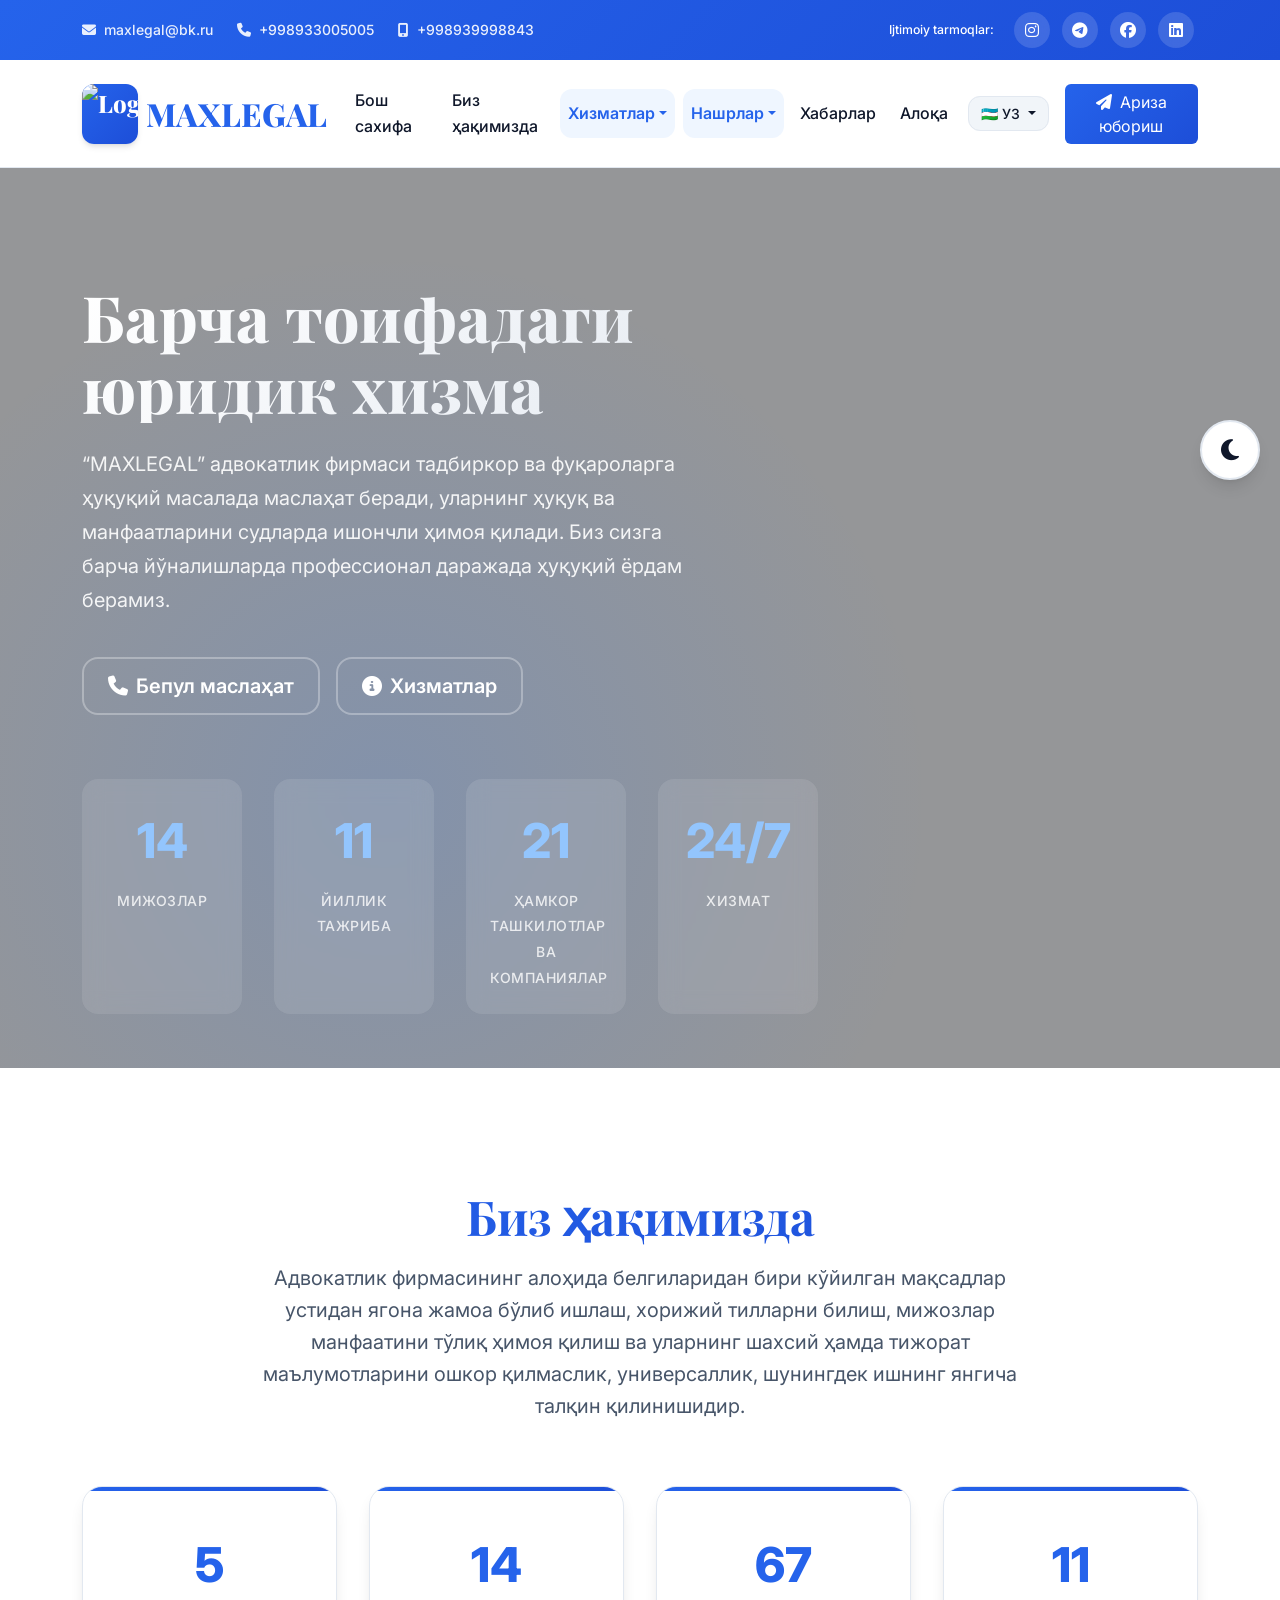
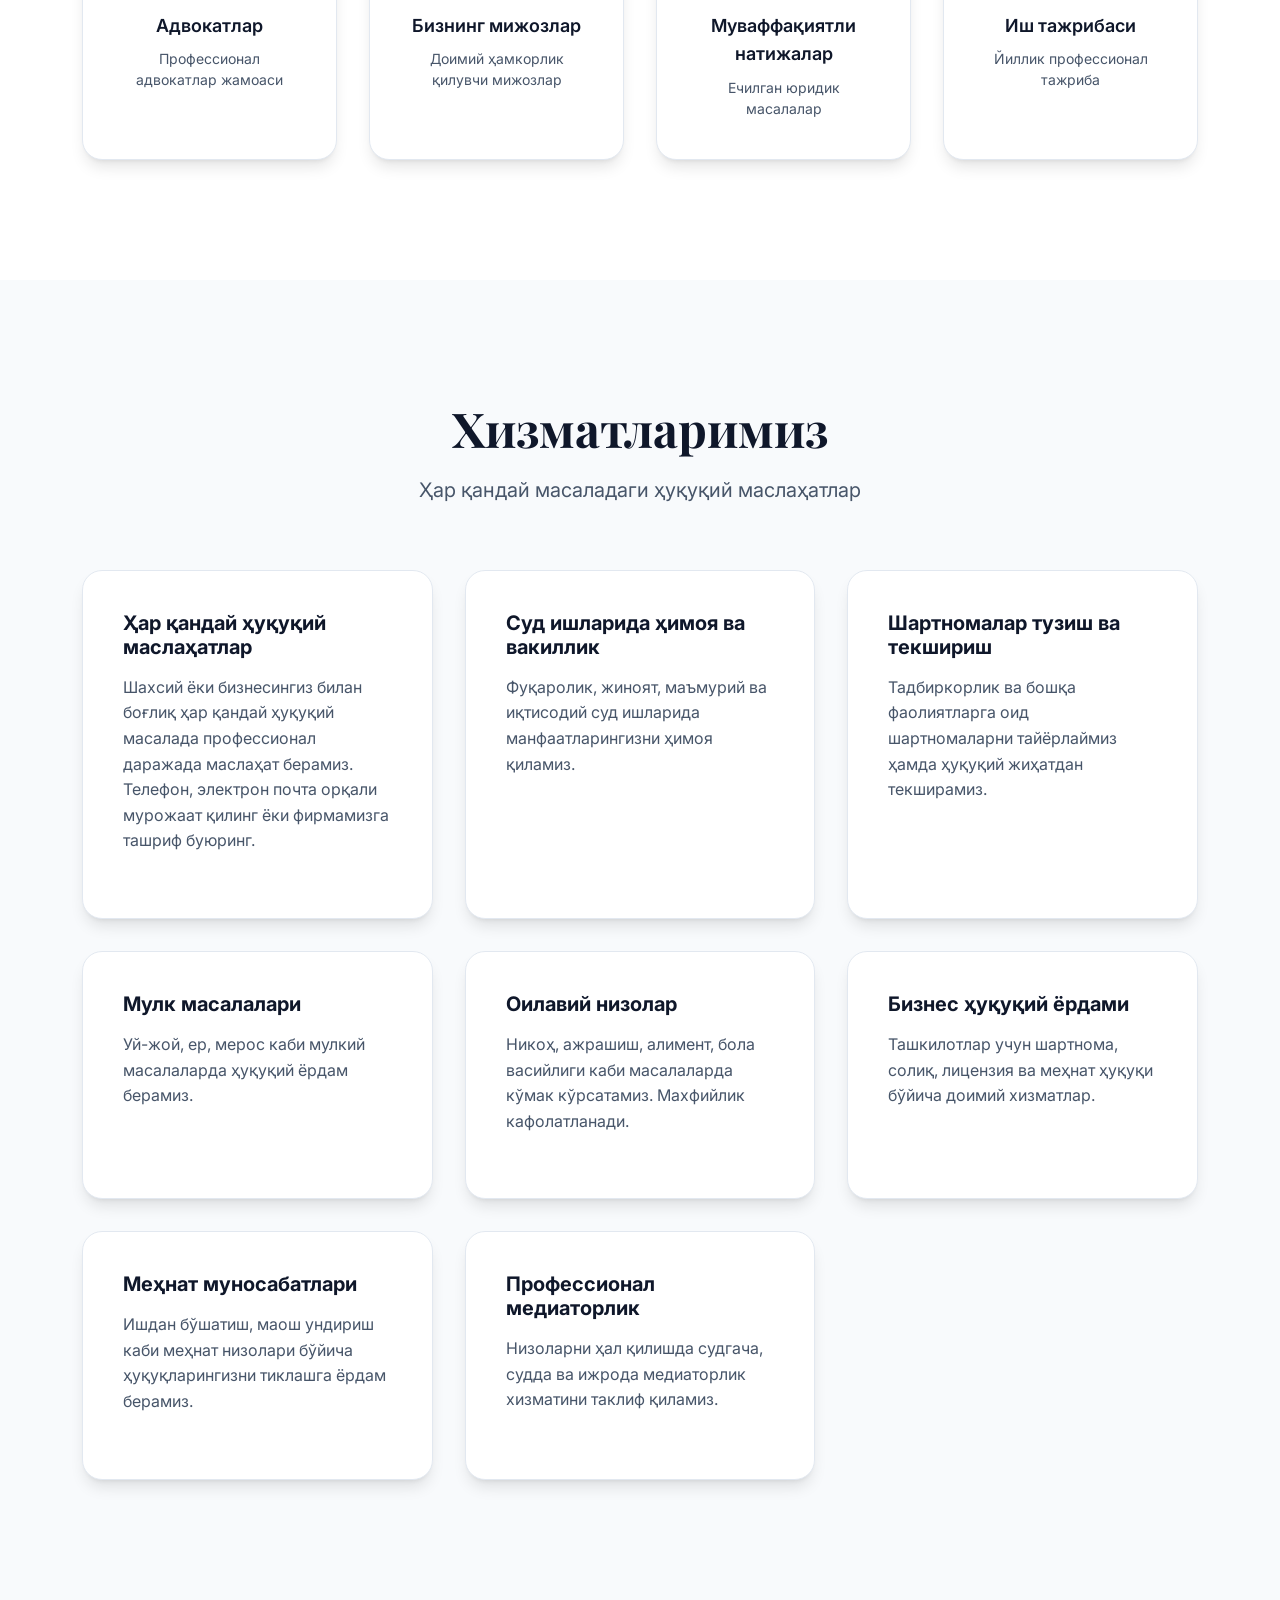
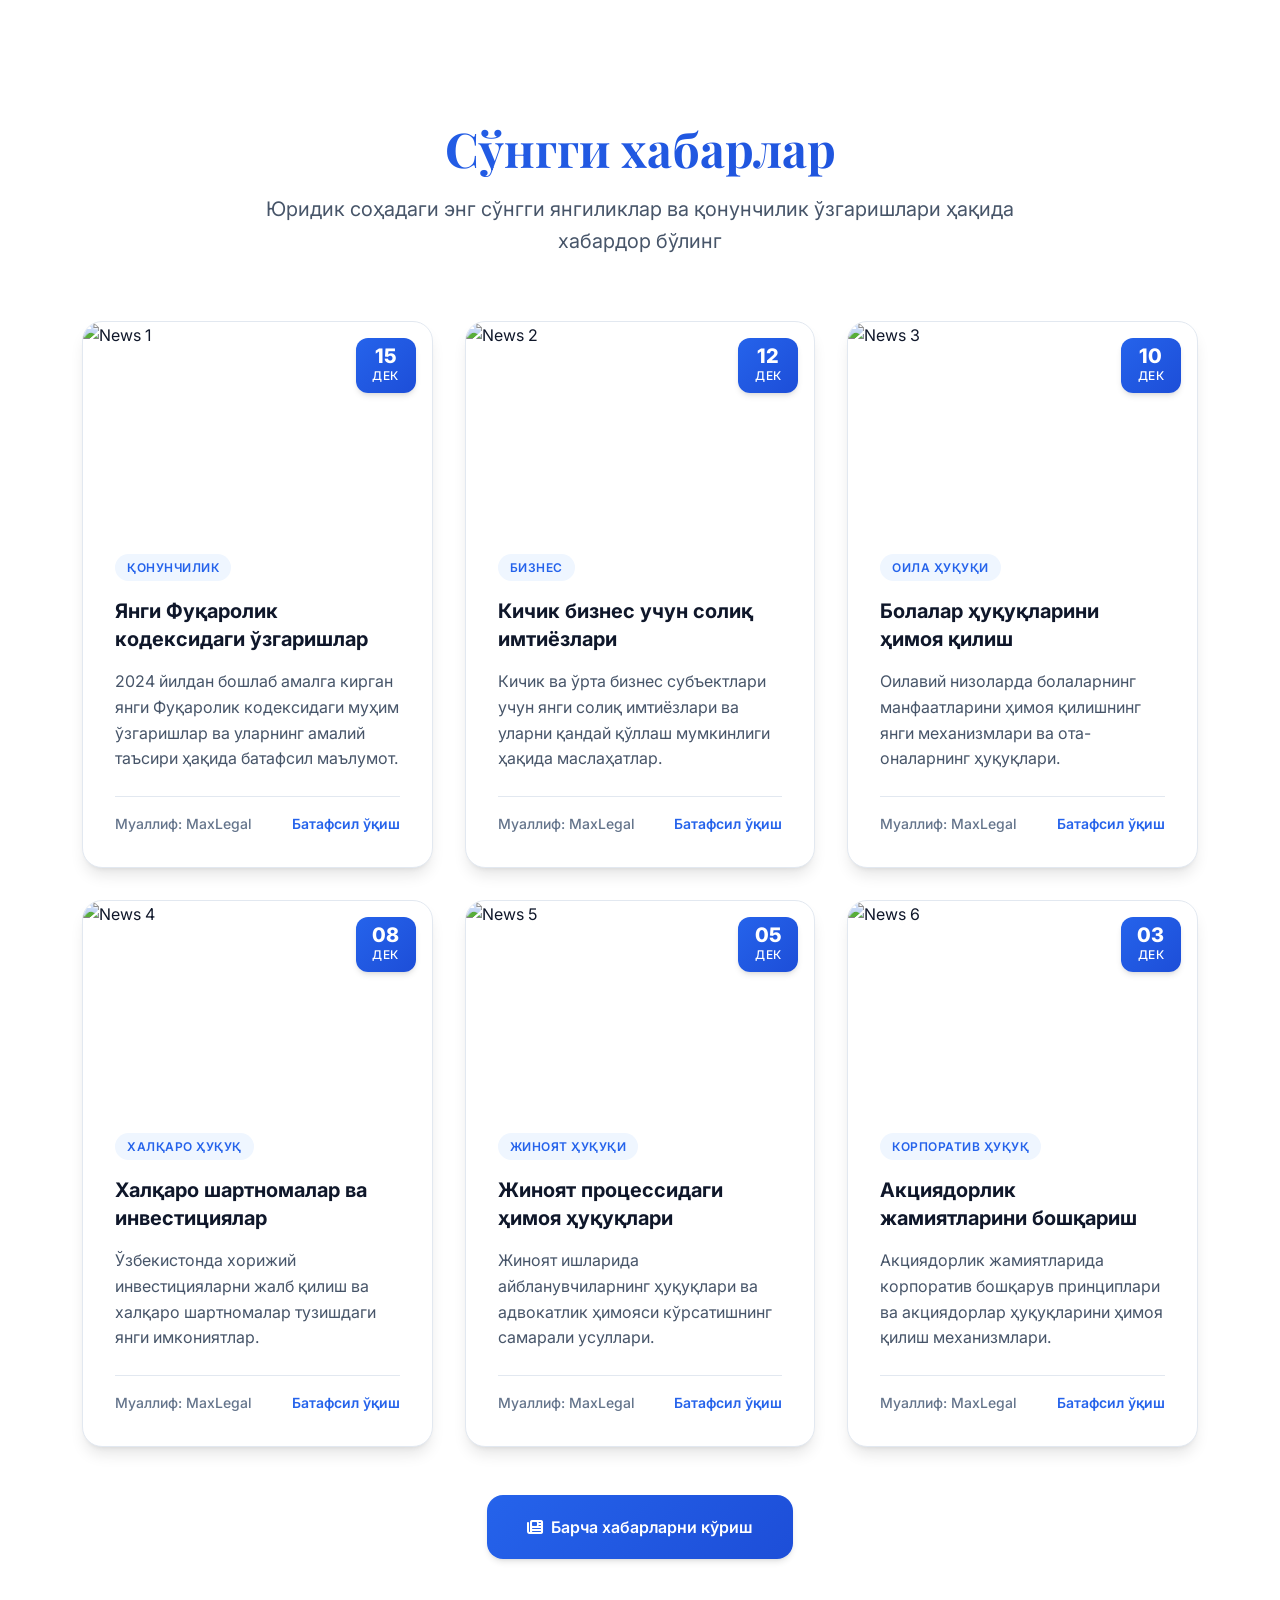
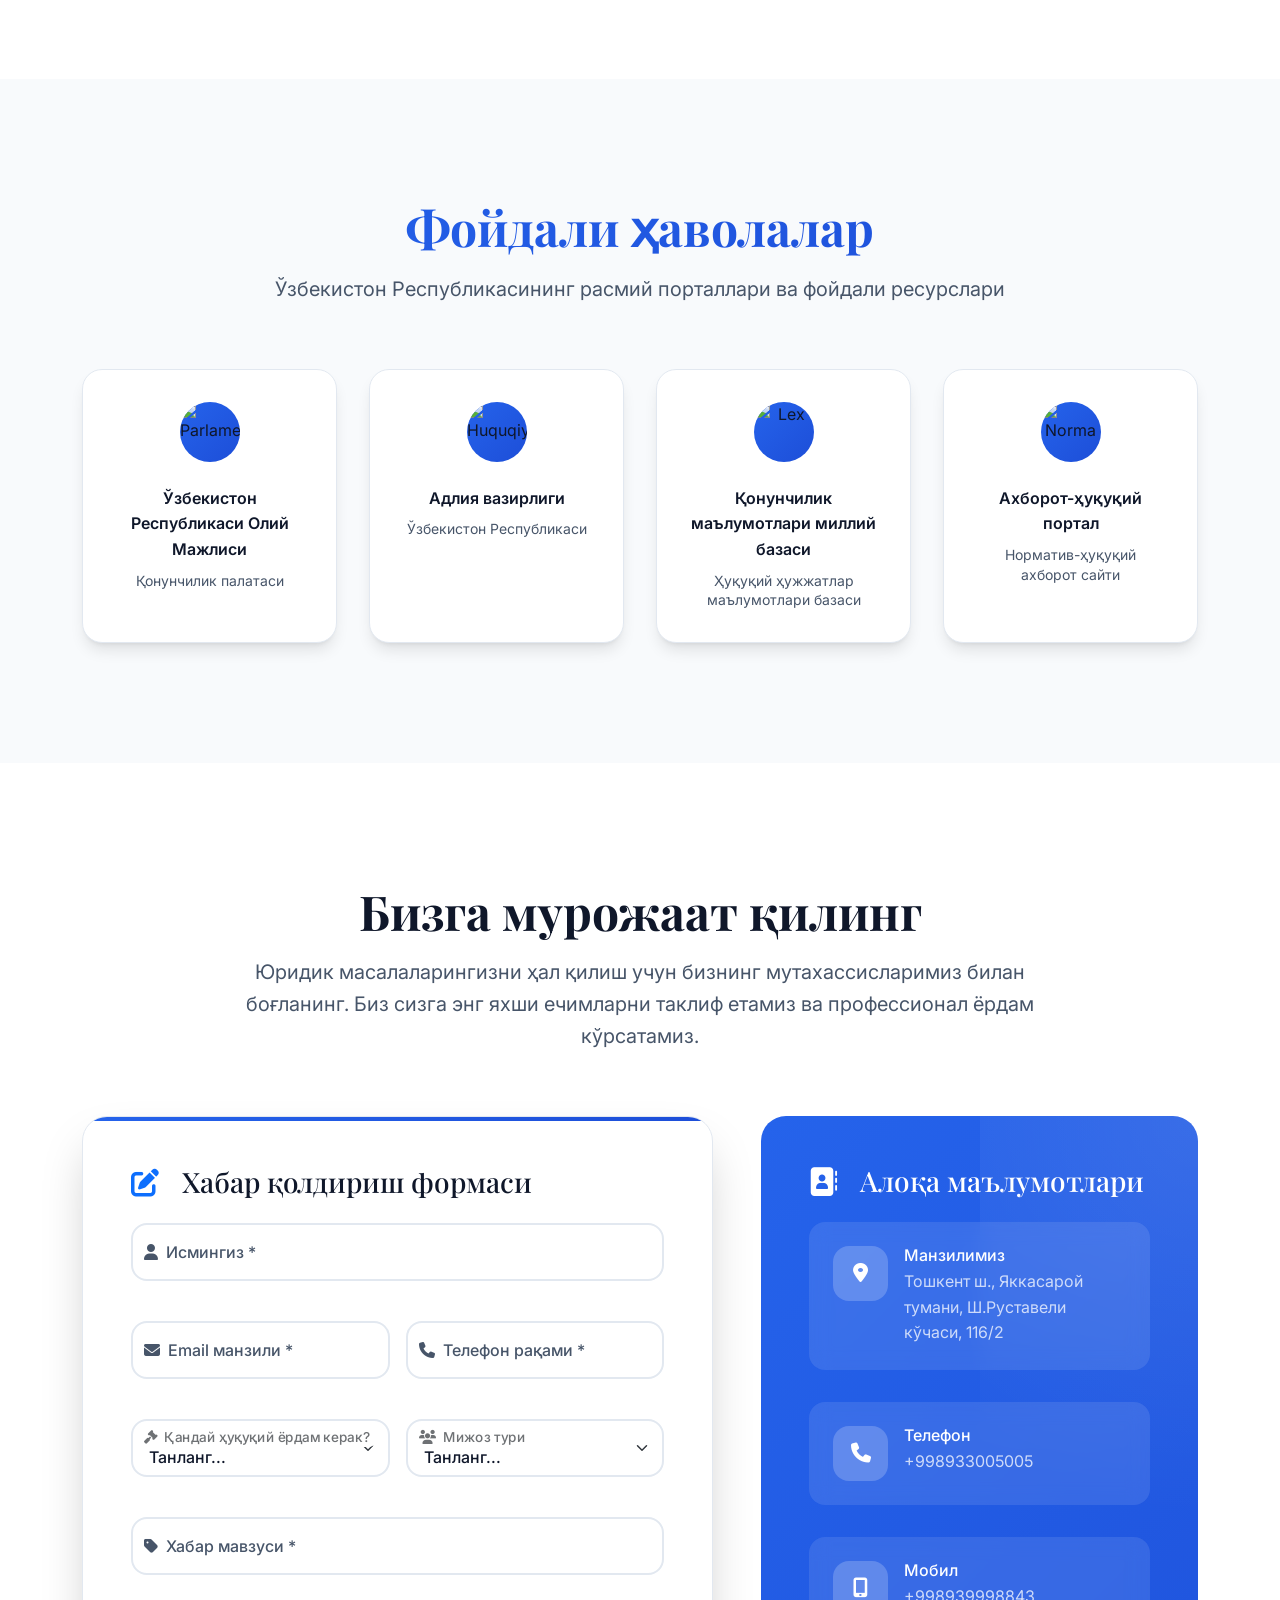
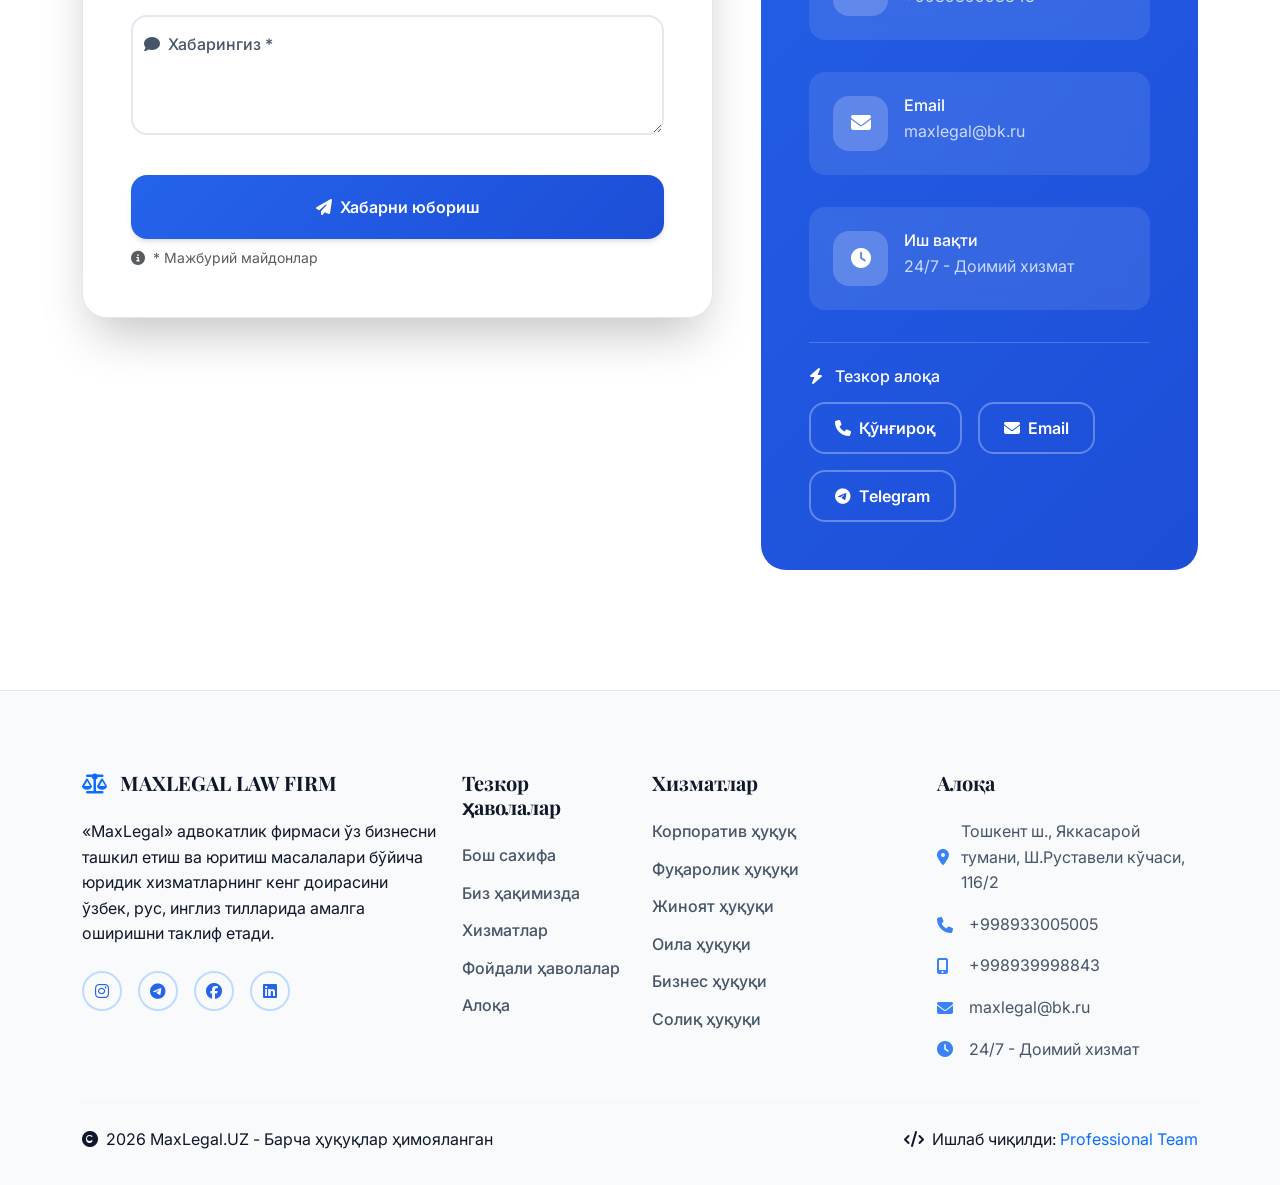
==== commit dc8852e1: "fixed ip" ====
--- a/target/classes/static/index.html
+++ b/target/classes/static/index.html
@@ -512,7 +512,7 @@
                 <div class="link-title" data-i18n="links.parliament.title">Ўзбекистон Республикаси Олий Мажлиси</div>
                 <div class="link-description" data-i18n="links.parliament.desc">Қонунчилик палатаси</div>
             </a>
-            
+
             <!-- Justice Ministry -->
             <a href="https://t.me/huquqiyaxborot" class="link-card" data-aos="fade-up" data-aos-delay="150" target="_blank" rel="noopener">
                 <div class="link-icon circle-image">
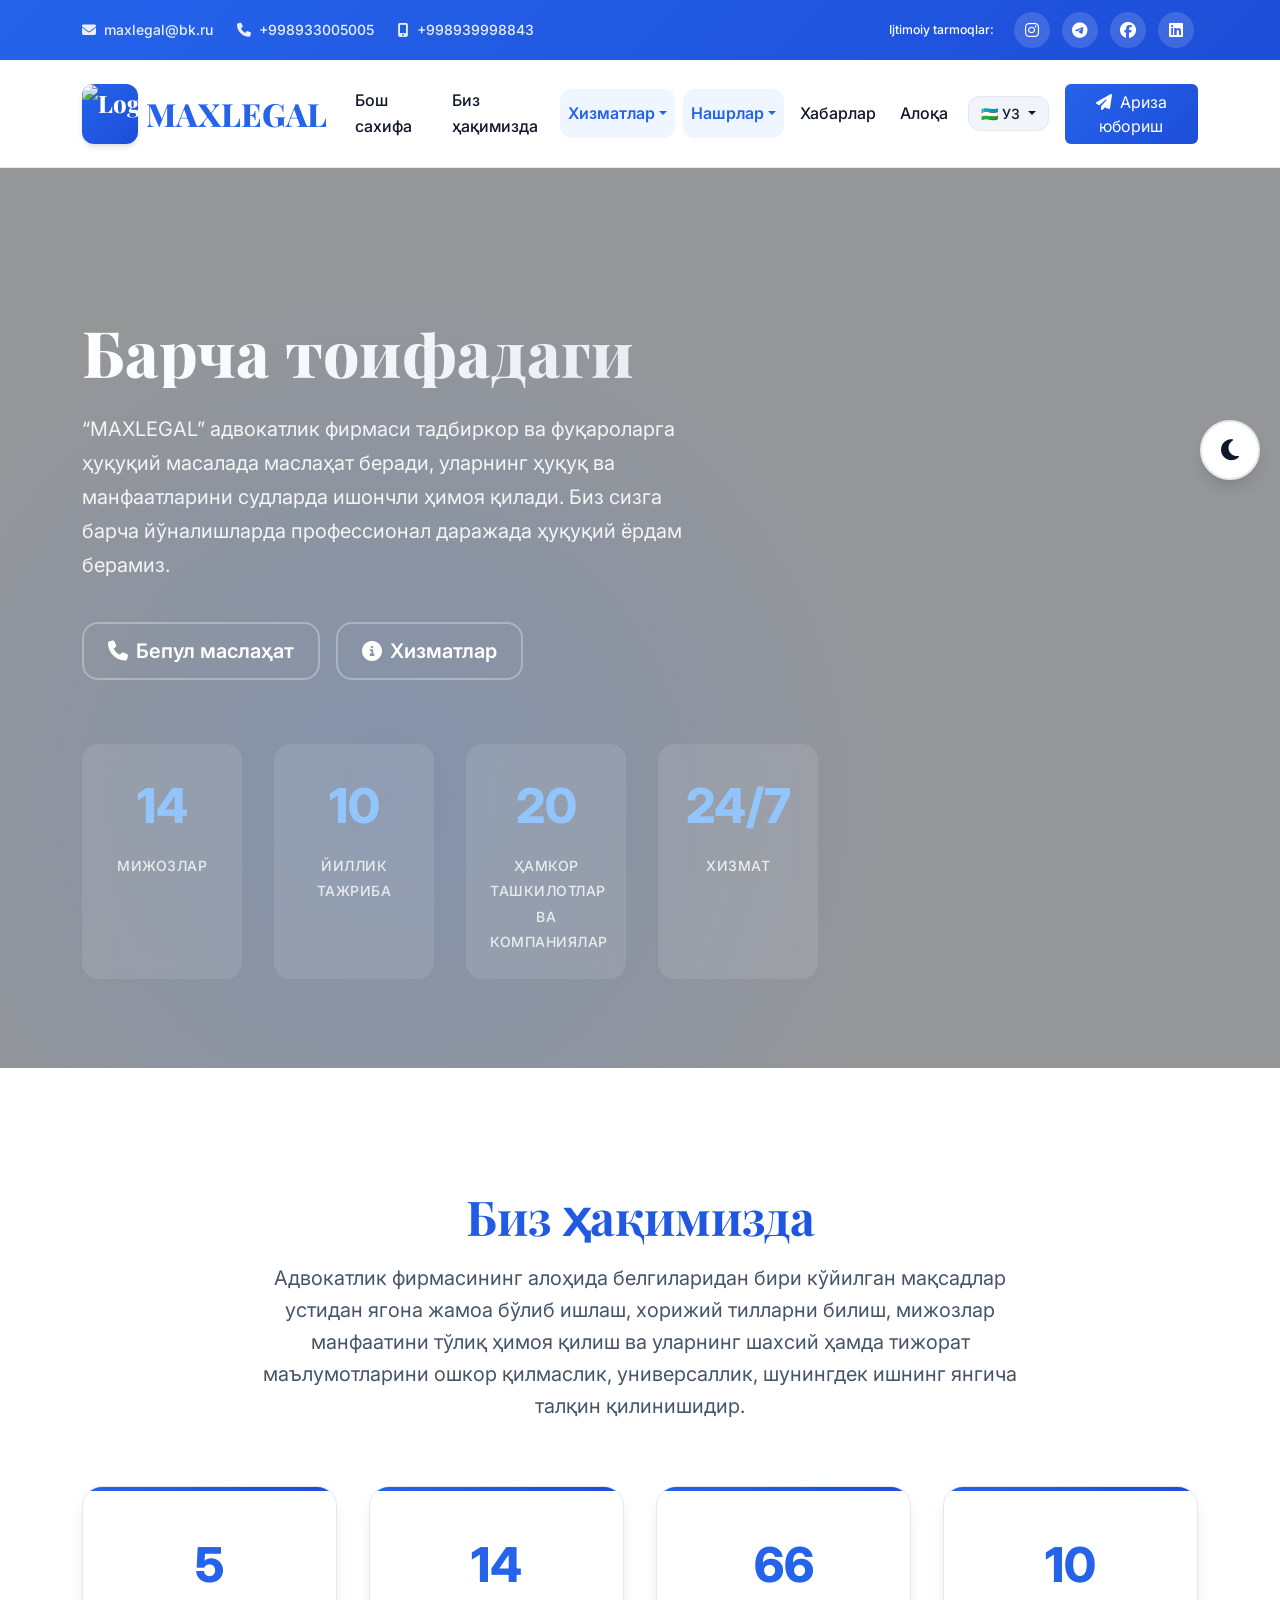
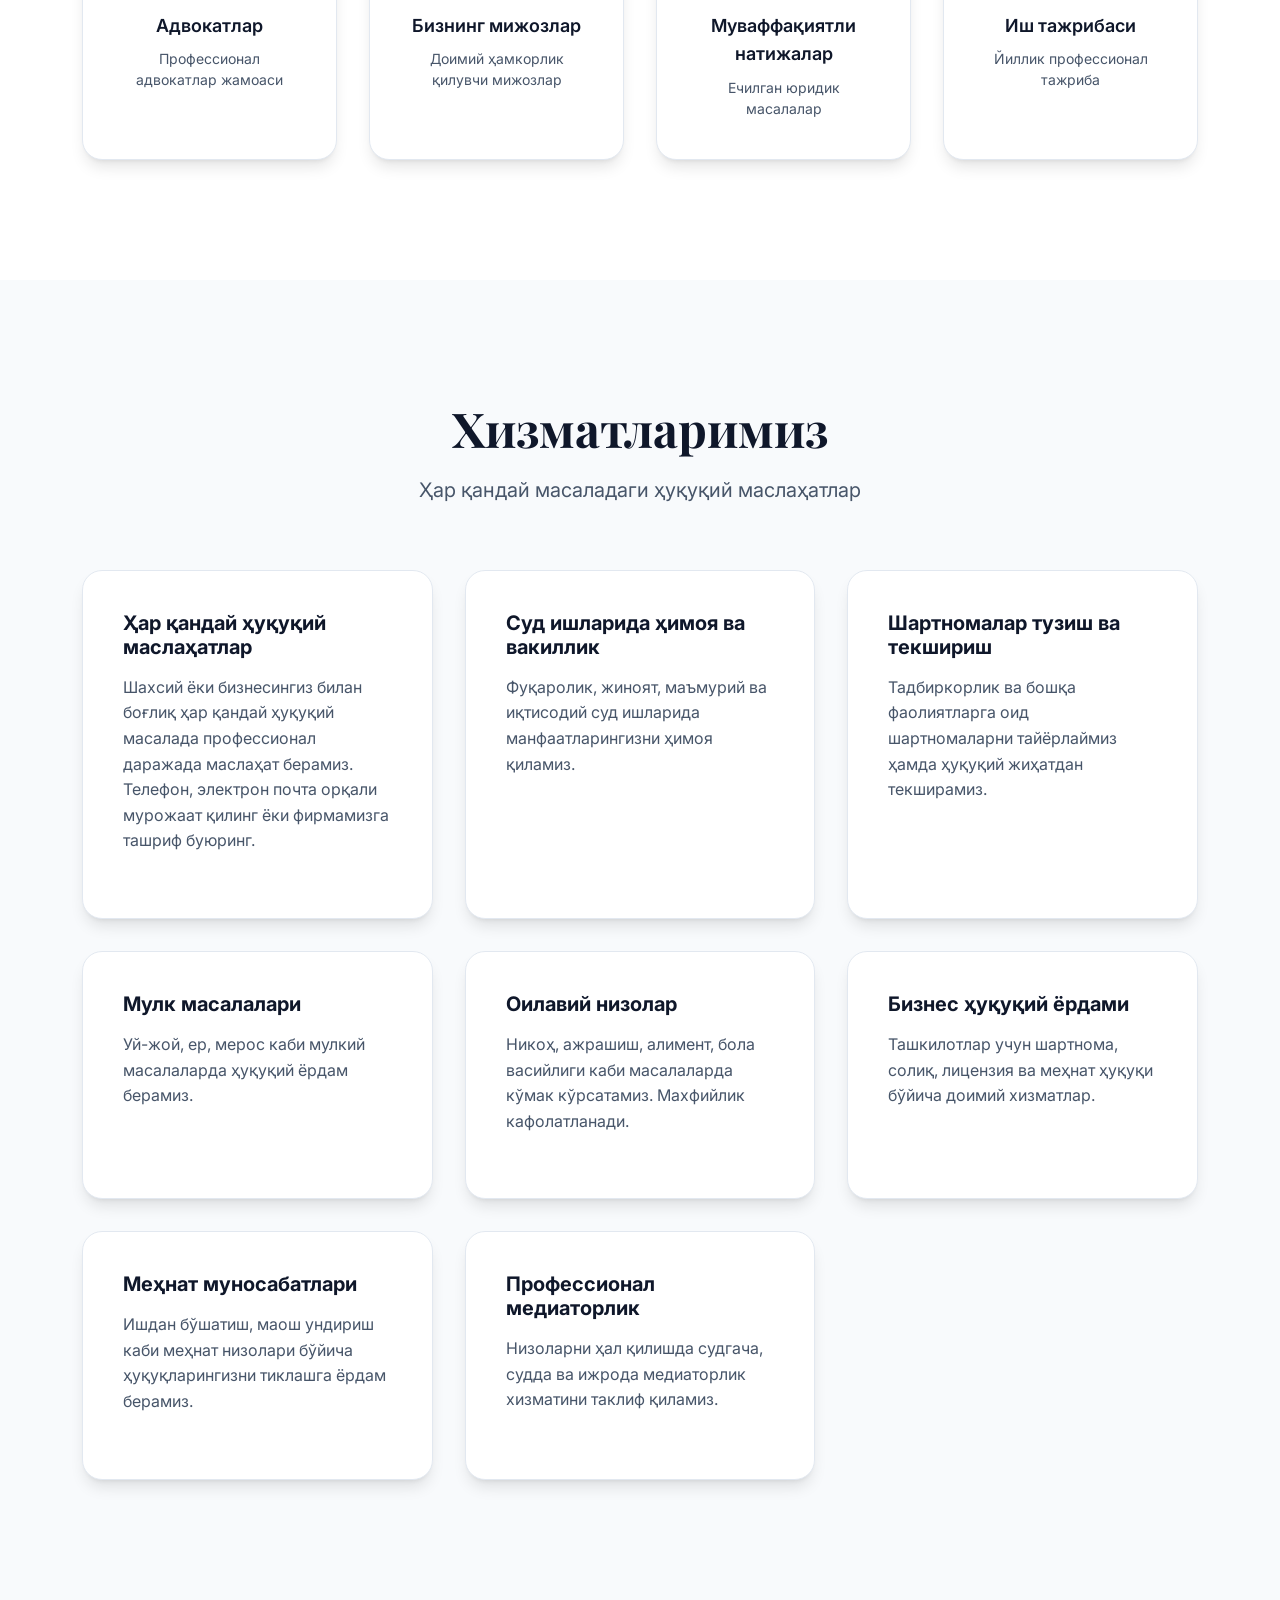
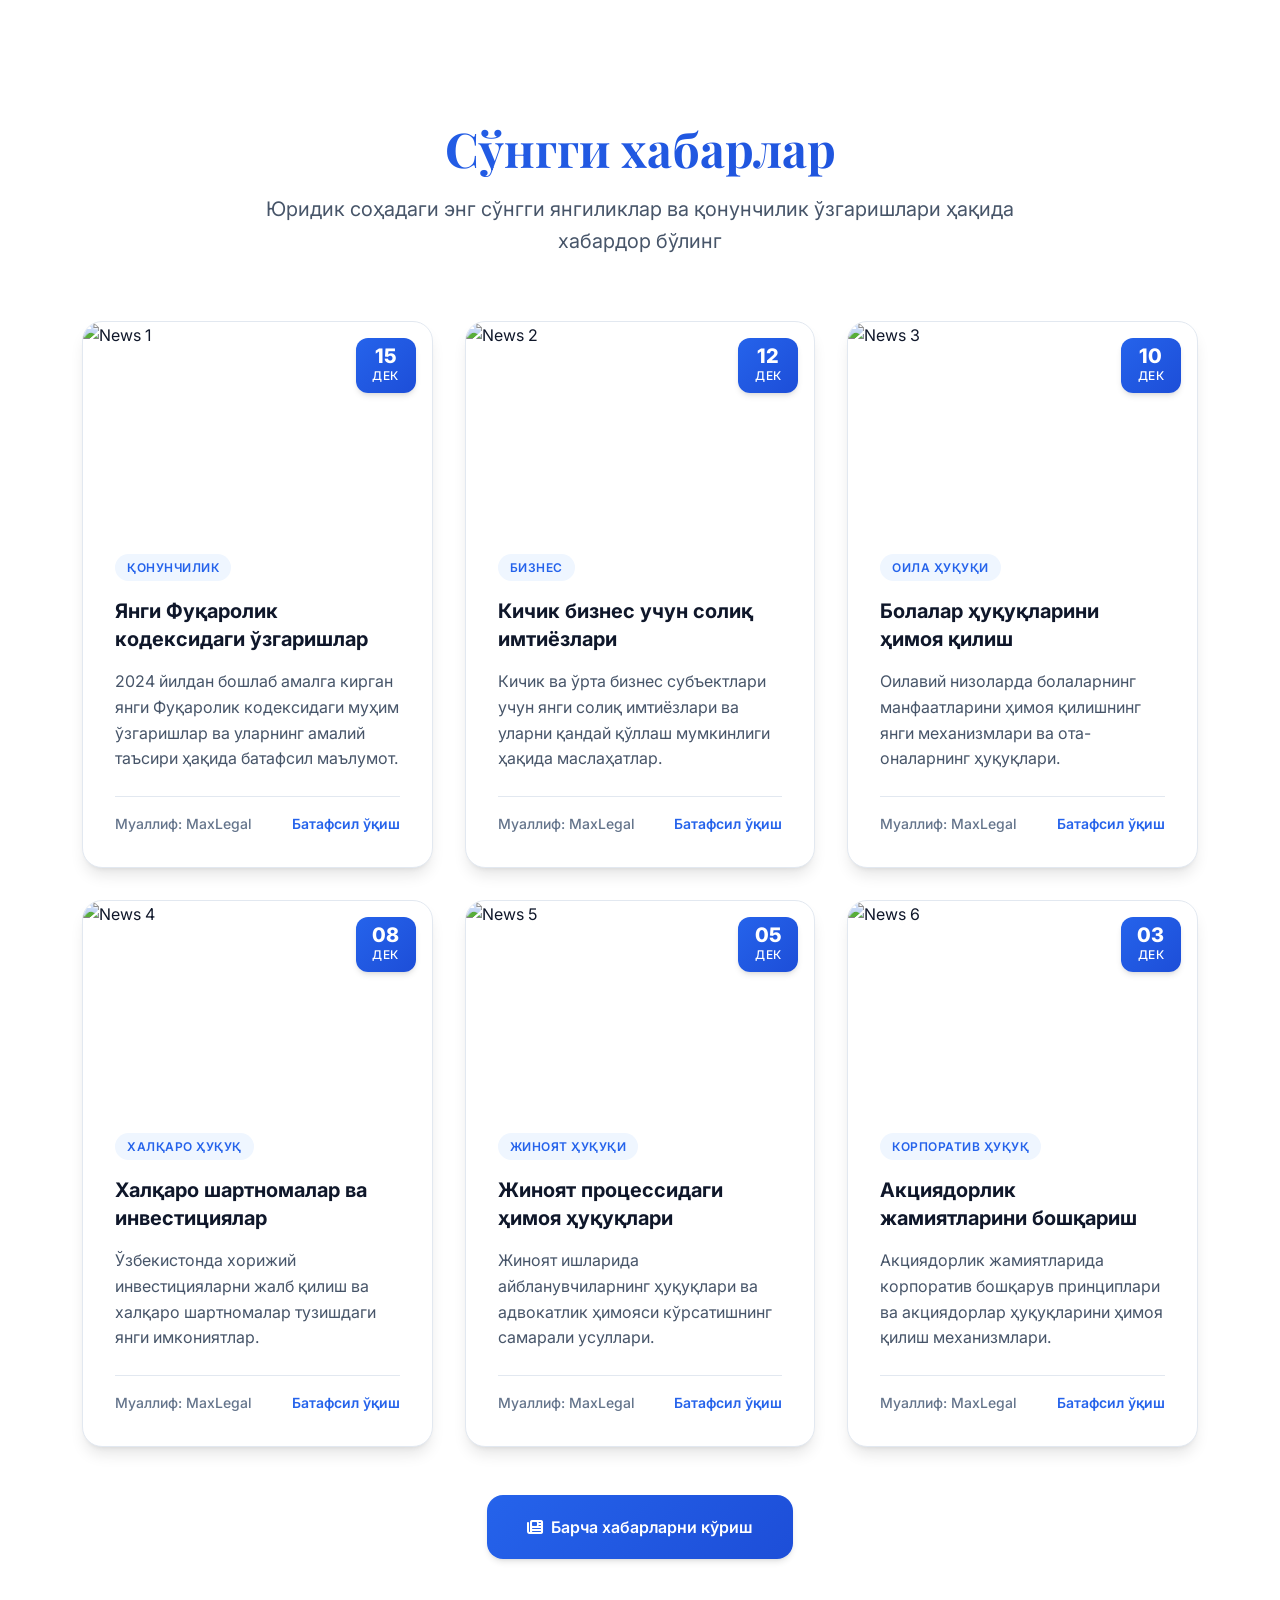
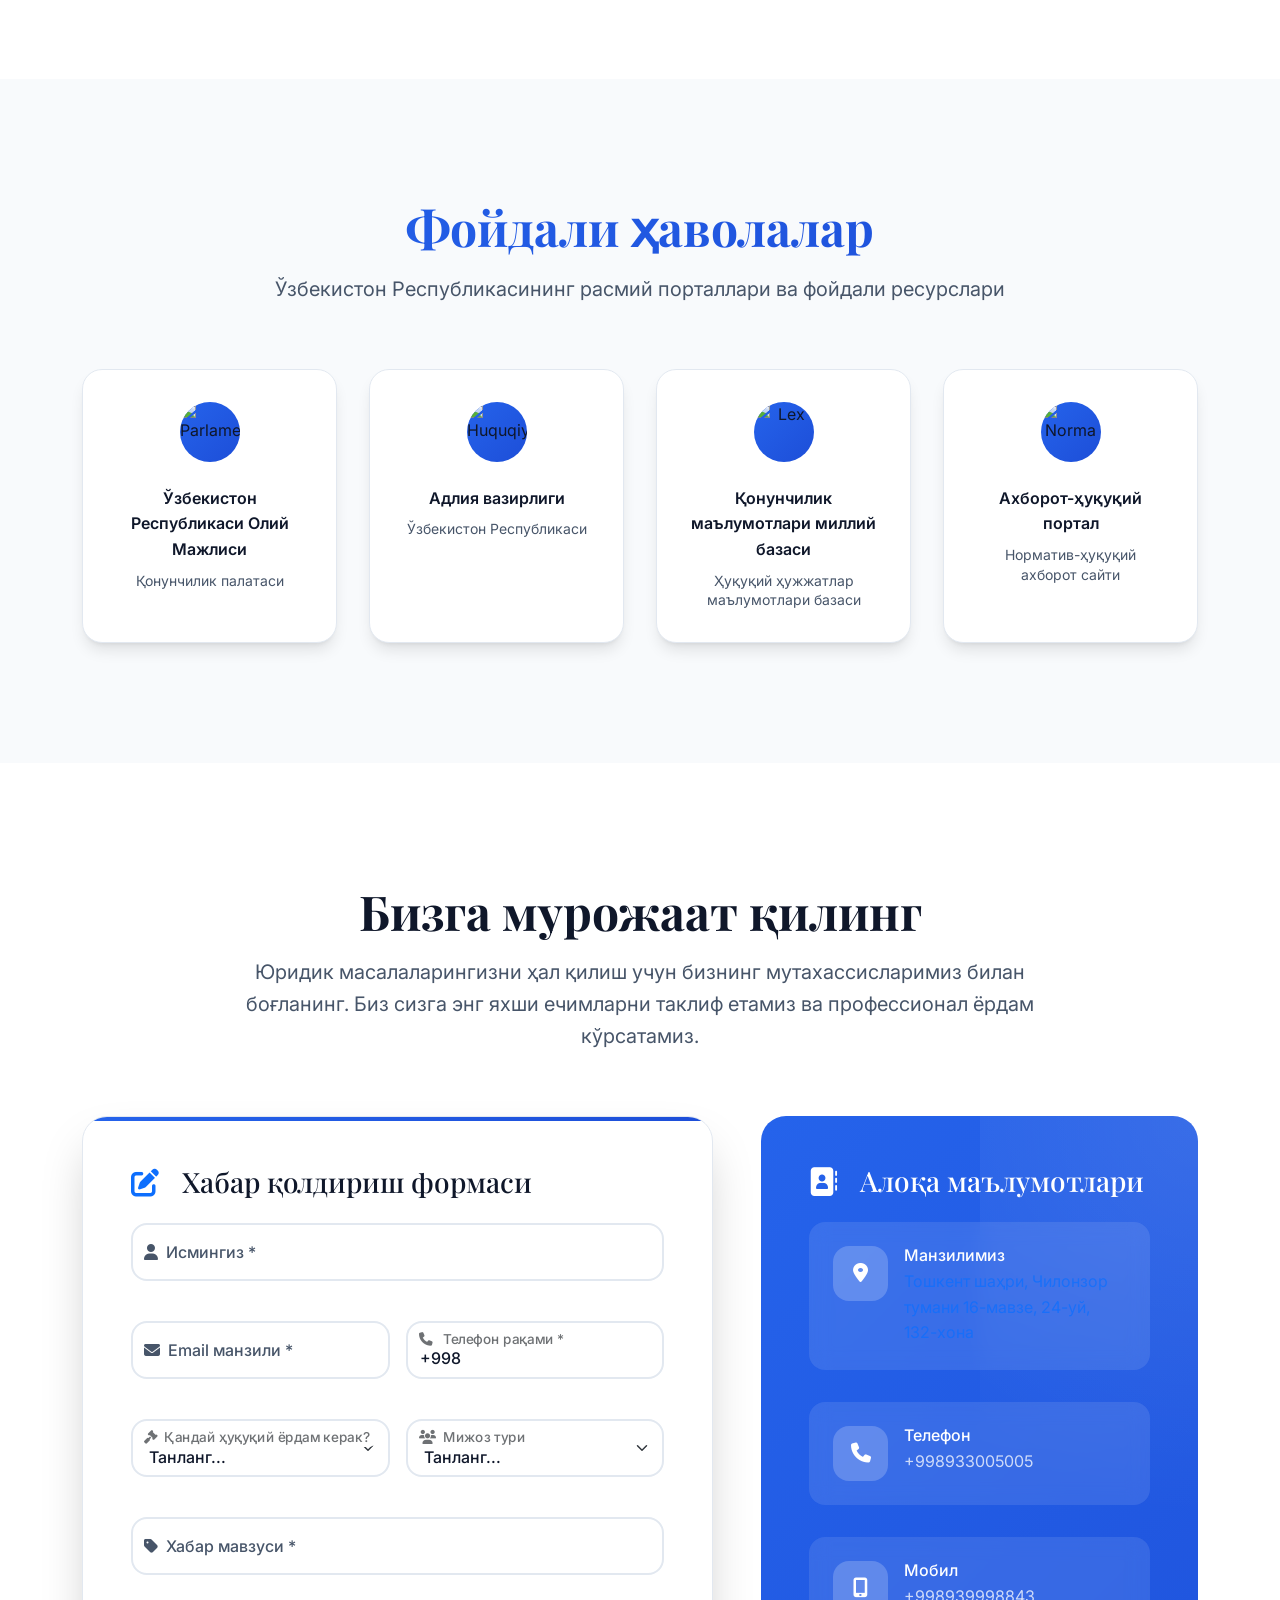
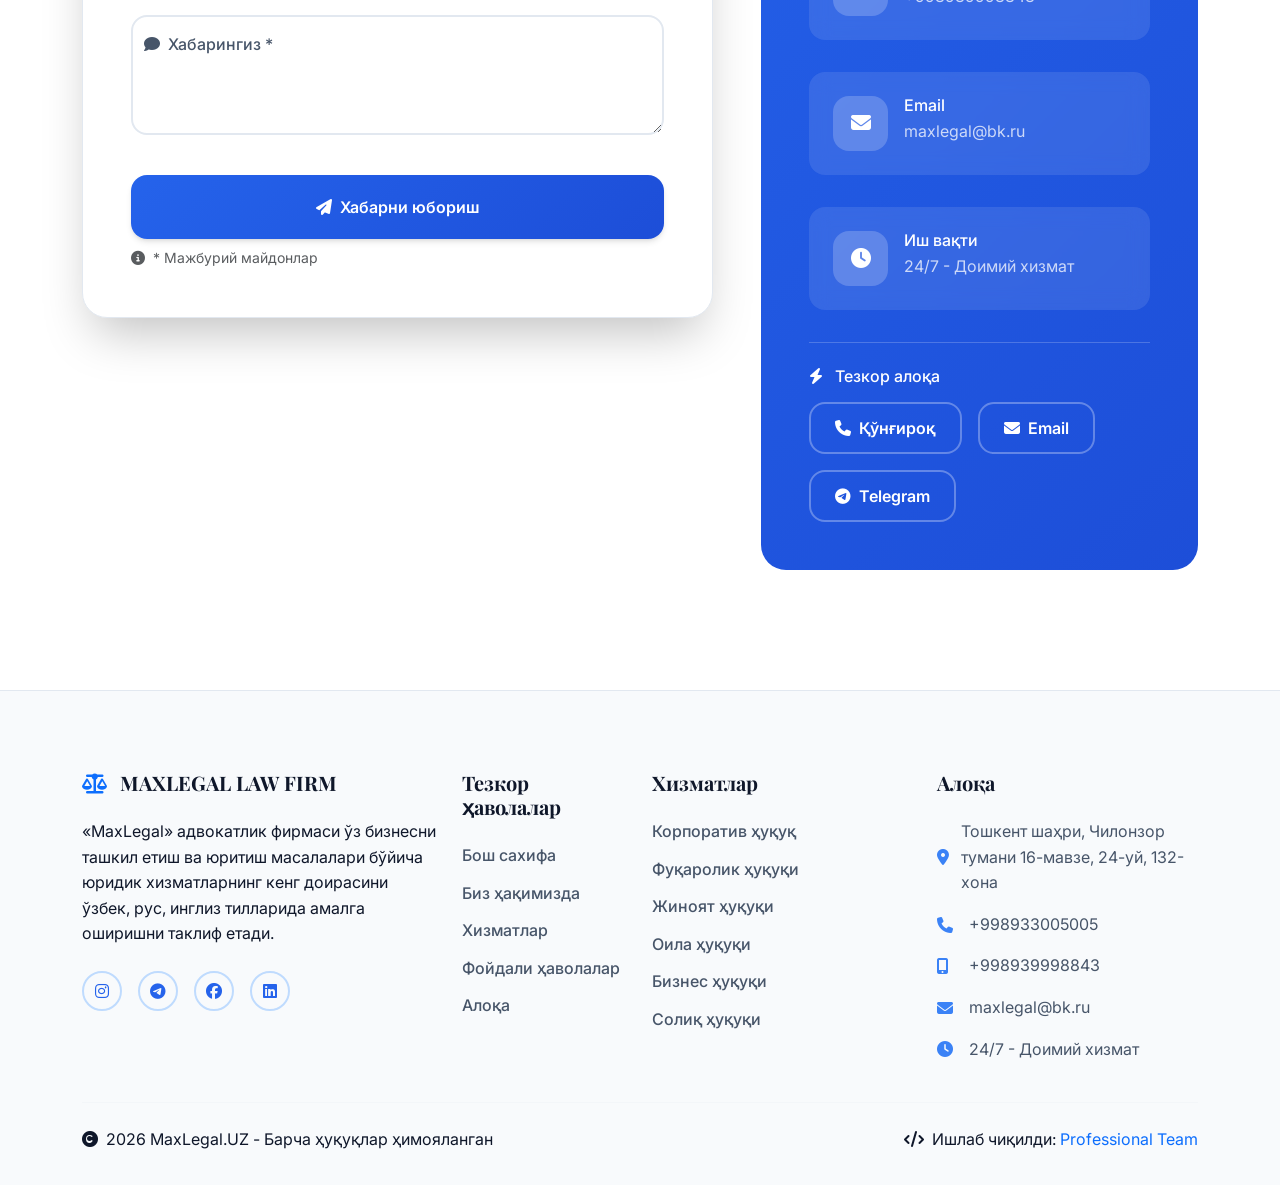
==== commit 1f22fe7e: "fixed" ====
--- a/target/classes/static/index.html
+++ b/target/classes/static/index.html
@@ -78,10 +78,10 @@
                 <div class="d-flex justify-content-end align-items-center gap-3">
                     <span class="small d-none d-md-inline" data-i18n="social.follow">Ijtimoiy tarmoqlar:</span>
                     <div class="social-links">
-                        <a href="#" aria-label="Instagram">
+                        <a href="https://www.instagram.com/maxlegal1995?utm_source=qr&igsh=bnN2cmd0M2VuMW0w" aria-label="Instagram">
                             <i class="fab fa-instagram"></i>
                         </a>
-                        <a href="#" aria-label="Telegram">
+                        <a href="https://t.me/maxlegal_advokat" aria-label="Telegram">
                             <i class="fab fa-telegram"></i>
                         </a>
                         <a href="#" aria-label="Facebook">
@@ -507,7 +507,7 @@
             <!-- Parliament -->
             <a href="https://taplink.cc/oliymajlis" class="link-card" data-aos="fade-up" data-aos-delay="100" target="_blank" rel="noopener">
                 <div class="link-icon circle-image">
-                    <img src="/static/images/Qonunchilik%20palata.jpg" alt="Parlament">
+                    <img src="https://www.google.com/imgres?q=qonunchilik%20palatasi&imgurl=https%3A%2F%2Fparliament.gov.uz%2Fmedia%2Fpost_images%2Fphoto_2025-02-10_18-55-16.jpg&imgrefurl=https%3A%2F%2Fparliament.gov.uz%2Fnews%2Foliy-majlis-qonunchilik-palatasiga-hisob-palatasining-hisoboti-taqdim-qilindi&docid=qlUEzOgSfGY77M&tbnid=muJ5IuwkA0MNpM&vet=12ahUKEwjZ3Na8m6qOAxVZ_7sIHcCFPGkQM3oECGIQAA..i&w=910&h=566&hcb=2&ved=2ahUKEwjZ3Na8m6qOAxVZ_7sIHcCFPGkQM3oECGIQAA" alt="Parlament">
                 </div>
                 <div class="link-title" data-i18n="links.parliament.title">Ўзбекистон Республикаси Олий Мажлиси</div>
                 <div class="link-description" data-i18n="links.parliament.desc">Қонунчилик палатаси</div>
@@ -516,7 +516,7 @@
             <!-- Justice Ministry -->
             <a href="https://t.me/huquqiyaxborot" class="link-card" data-aos="fade-up" data-aos-delay="150" target="_blank" rel="noopener">
                 <div class="link-icon circle-image">
-                    <img src="/static/images/Huquqiy.jpg" alt="Huquqiy">
+                    <img src="https://cdn4.cdn-telegram.org/file/[base64].jpg" alt="Huquqiy">
                 </div>
                 <div class="link-title" data-i18n="links.justice.title">Адлия вазирлиги</div>
                 <div class="link-description" data-i18n="links.justice.desc">Ўзбекистон Республикаси</div>
@@ -525,7 +525,7 @@
             <!-- Lex.uz -->
             <a href="https://lex.uz" class="link-card" data-aos="fade-up" data-aos-delay="175" target="_blank" rel="noopener">
                 <div class="link-icon circle-image">
-                    <img src="/static/images/Lex.jpg" alt="Lex">
+                    <img src="https://www.google.com/imgres?q=lex.uz%20picture&imgurl=https%3A%2F%2Fplay-lh.googleusercontent.com%2FCm2L8s_BoSrJSjVtWeurci5rh9RU-FqCgpEzl9lzO2IJMswhf3S5RQzMkCdq2OyggEg&imgrefurl=https%3A%2F%2Fplay.google.com%2Fstore%2Fapps%2Fdetails%3Fid%3Duz.lex.mobile%26hl%3Dru&docid=bKZRySPzw57cAM&tbnid=IsFwQ7ysdHabWM&vet=12ahUKEwiy07DEnKqOAxXVBhAIHRagEjwQM3oECBcQAA..i&w=512&h=512&hcb=2&ved=2ahUKEwiy07DEnKqOAxXVBhAIHRagEjwQM3oECBcQAA" alt="Lex">
                 </div>
                 <div class="link-title" data-i18n="links.lex.title">Қонунчилик маълумотлари миллий базаси</div>
                 <div class="link-description" data-i18n="links.lex.desc">Ҳуқуқий ҳужжатлар маълумотлари базаси</div>
@@ -534,7 +534,7 @@
             <!-- Norma.uz -->
             <a href="https://www.norma.uz" class="link-card" data-aos="fade-up" data-aos-delay="200" target="_blank" rel="noopener">
                 <div class="link-icon circle-image">
-                    <img src="/static/images/Norma.jpg" alt="Norma">
+                    <img src="https://www.google.com/imgres?q=norma%20uz%20picture&imgurl=https%3A%2F%2Fapi.logobank.uz%2Fmedia%2Flogos_png%2FNorma_uz-01.png&imgrefurl=https%3A%2F%2Flogobank.uz%2Flogos%2F305&docid=quQ73TcBVqLxmM&tbnid=CxB4lC21FEVLdM&vet=12ahUKEwjAirLVnKqOAxUXU1UIHR53JPkQM3oECBMQAA..i&w=2250&h=2250&hcb=2&ved=2ahUKEwjAirLVnKqOAxUXU1UIHR53JPkQM3oECBMQAA" alt="Norma">
                 </div>
                 <div class="link-title" data-i18n="links.norma.title">Ахборот-ҳуқуқий портал</div>
                 <div class="link-description" data-i18n="links.norma.desc">Норматив-ҳуқуқий ахборот сайти</div>
@@ -596,11 +596,23 @@
                             </div>
                             <div class="col-md-6">
                                 <div class="form-floating">
-                                    <input type="tel" class="form-control" id="phone" name="phone" data-i18n-placeholder="form.phone.placeholder" placeholder="Телефон" required>
-                                    <label for="phone"><i class="fas fa-phone me-2"></i><span data-i18n="form.phone">Телефон рақами</span> *</label>
-                                    <div class="invalid-feedback" data-i18n="form.phone.required">Телефон рақами киритилиши шарт</div>
+                                    <input type="tel" class="form-control"
+                                           id="phone"
+                                           name="phone"
+                                           value="+998"
+                                           maxlength="13"
+                                           placeholder="Телефон"
+                                           required>
+                                    <label for="phone">
+                                        <i class="fas fa-phone me-2"></i>
+                                        <span data-i18n="form.phone">Телефон рақами</span> *
+                                    </label>
+                                    <div class="invalid-feedback" data-i18n="form.phone.required">
+                                        Телефон рақами киритилиши шарт
+                                    </div>
                                 </div>
                             </div>
+
 
                             <!-- Service Type and Client Type -->
                             <div class="col-md-6">
@@ -676,7 +688,11 @@
                         </div>
                         <div>
                             <h6 class="mb-1" data-i18n="contact.address.title">Манзилимиз</h6>
-                            <p class="mb-0 opacity-75" data-i18n="contact.address">Тошкент ш., Яккасарой тумани, Ш.Руставели кўчаси, 116/2</p>
+                            <a href="https://goo.gl/maps/cgLxzVpWGUUptRAA6" target="_blank" style="text-decoration: none;">
+                                <p class="mb-0 opacity-75" data-i18n="contact.address">
+                                    Тошкент шаҳри, Чилонзор тумани 16-мавзе, 24-уй, 132-хона
+                                </p>
+                            </a>
                         </div>
                     </div>
 
@@ -759,10 +775,10 @@
                         юридик хизматларнинг кенг доирасини ўзбек, рус, инглиз тилларида амалга оширишни таклиф етади.
                     </p>
                     <div class="d-flex gap-3">
-                        <a href="#" class="btn btn-outline-primary btn-sm" aria-label="Instagram">
+                        <a href="https://www.instagram.com/maxlegal1995?utm_source=qr&igsh=bnN2cmd0M2VuMW0w" class="btn btn-outline-primary btn-sm" aria-label="Instagram">
                             <i class="fab fa-instagram"></i>
                         </a>
-                        <a href="#" class="btn btn-outline-primary btn-sm" aria-label="Telegram">
+                        <a href="https://t.me/maxlegal_advokat" class="btn btn-outline-primary btn-sm" aria-label="Telegram">
                             <i class="fab fa-telegram"></i>
                         </a>
                         <a href="#" class="btn btn-outline-primary btn-sm" aria-label="Facebook">
@@ -810,7 +826,7 @@
                     <h5 data-i18n="nav.contact">Алоқа</h5>
                     <div class="footer-contact-item">
                         <i class="fas fa-map-marker-alt"></i>
-                        <span data-i18n="contact.address">Тошкент ш., Яккасарой тумани, Ш.Руставели кўчаси, 116/2</span>
+                        <span data-i18n="contact.address">Тошкент шаҳри, Чилонзор тумани 16-мавзе, 24-уй, 132-хона</span>
                     </div>
                     <div class="footer-contact-item">
                         <i class="fas fa-phone"></i>
@@ -874,12 +890,11 @@
         };
 
         try {
-            const response = await fetch("http://localhost:8080/api/contact", {
-                method: "POST",
+            const response = await axios.post('https://maxlegal.uz/api/contact', formData, {
                 headers: {
-                    "Content-Type": "application/json"
-                },
-                body: JSON.stringify(data)
+                    'Content-Type': 'application/json',
+                    'Accept': 'application/json'
+                }
             });
 
             const result = await response.json();
